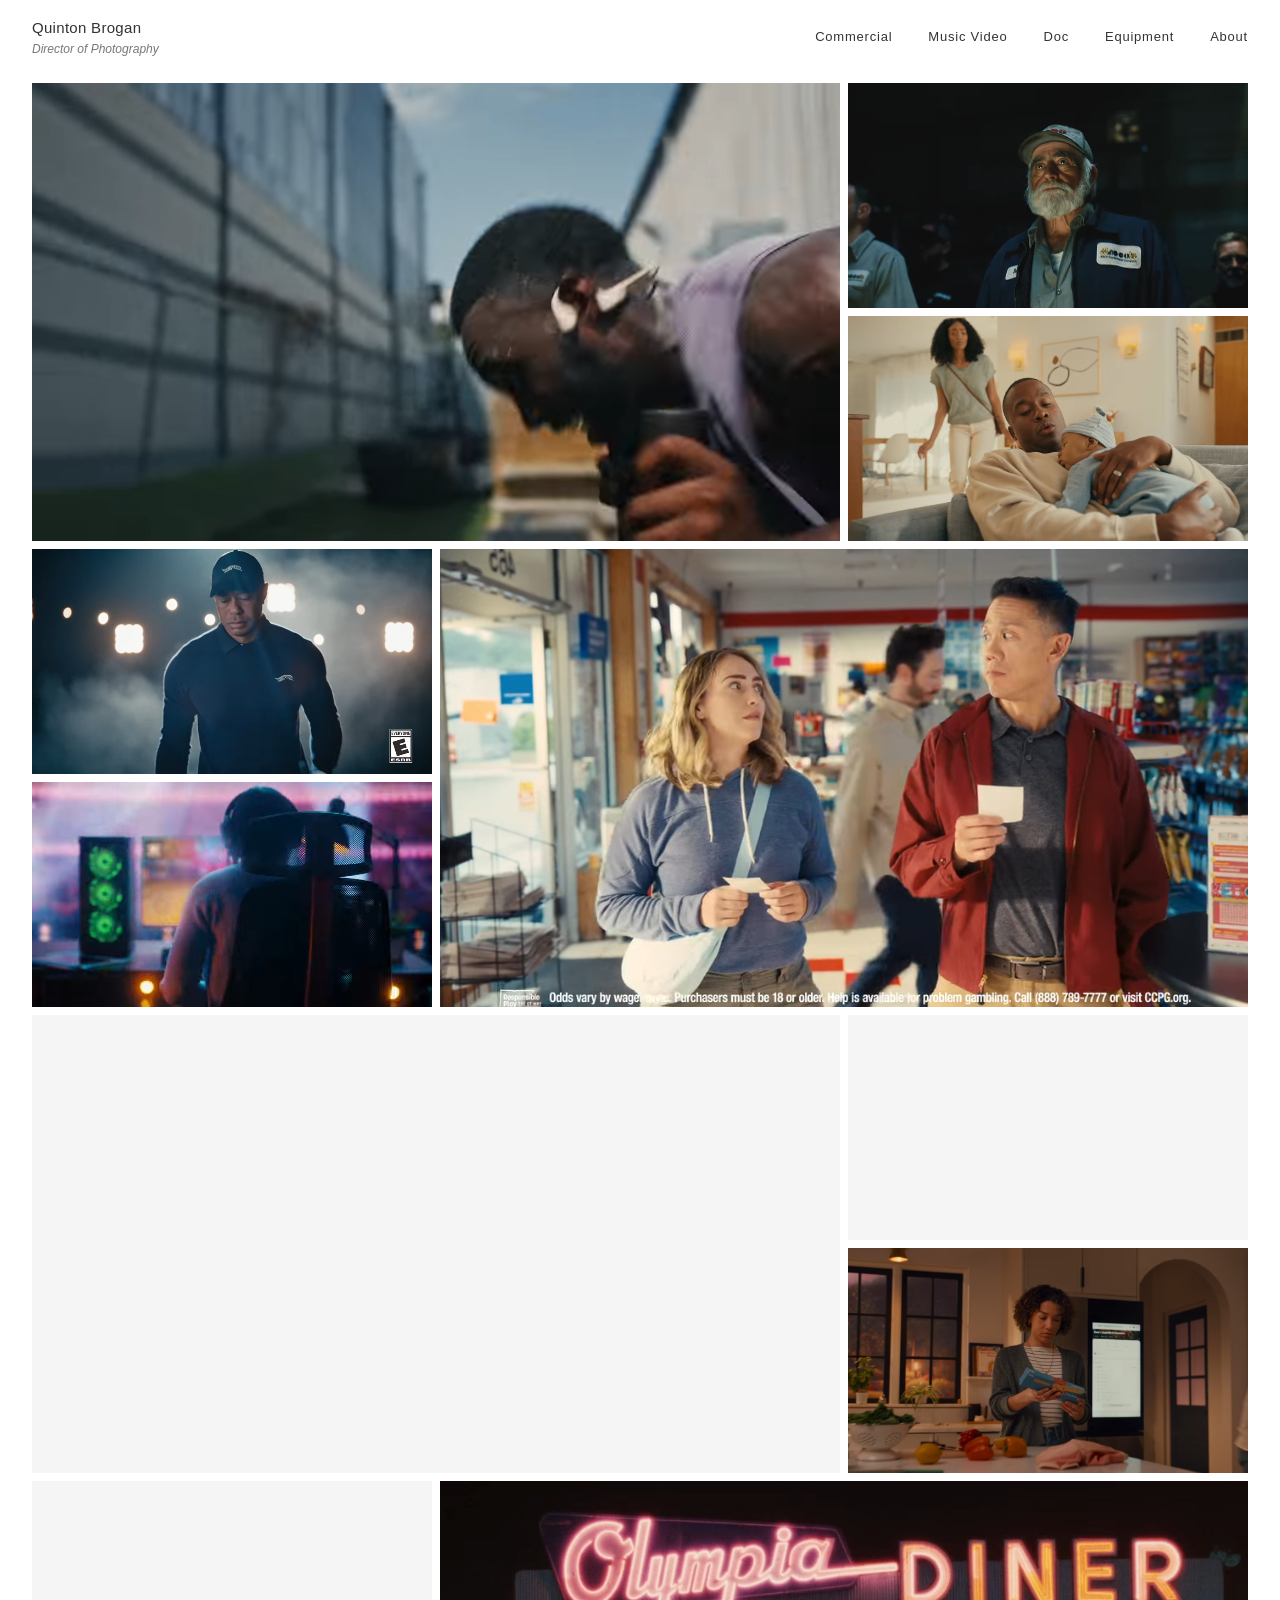
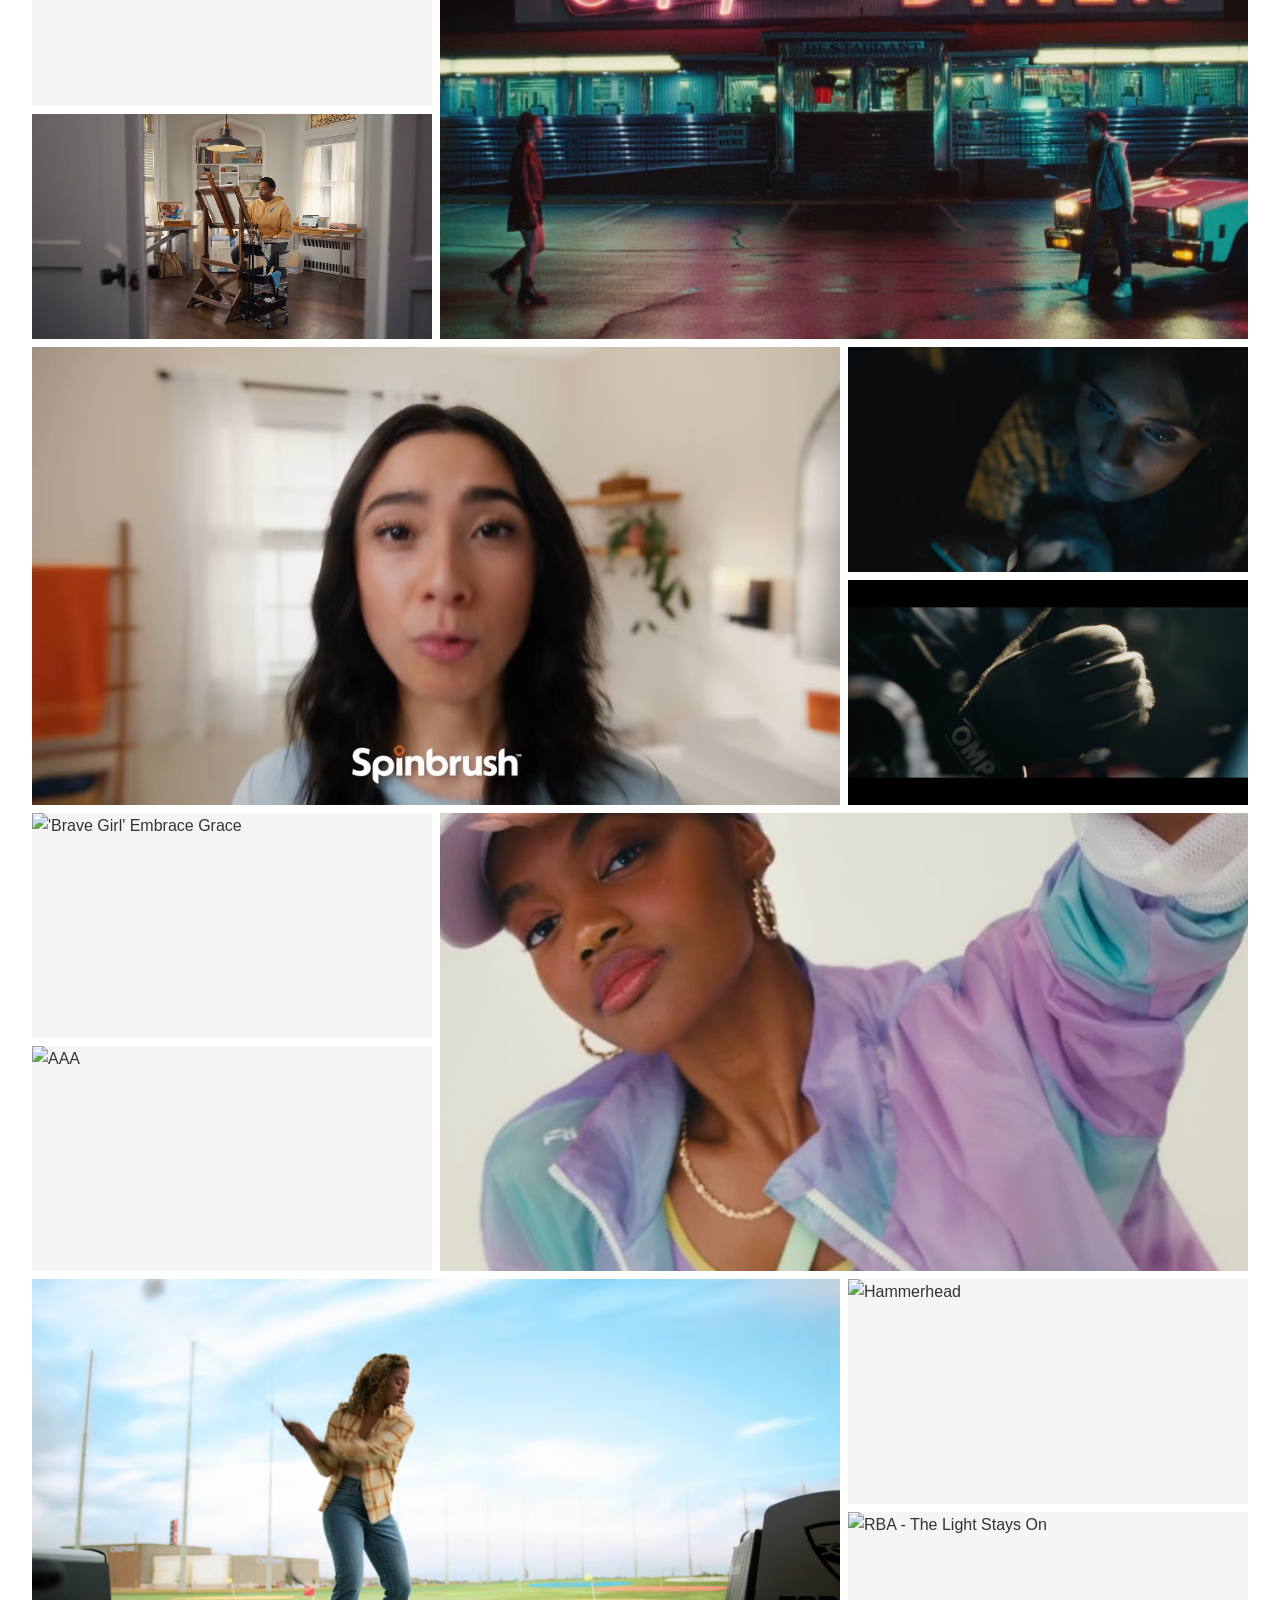
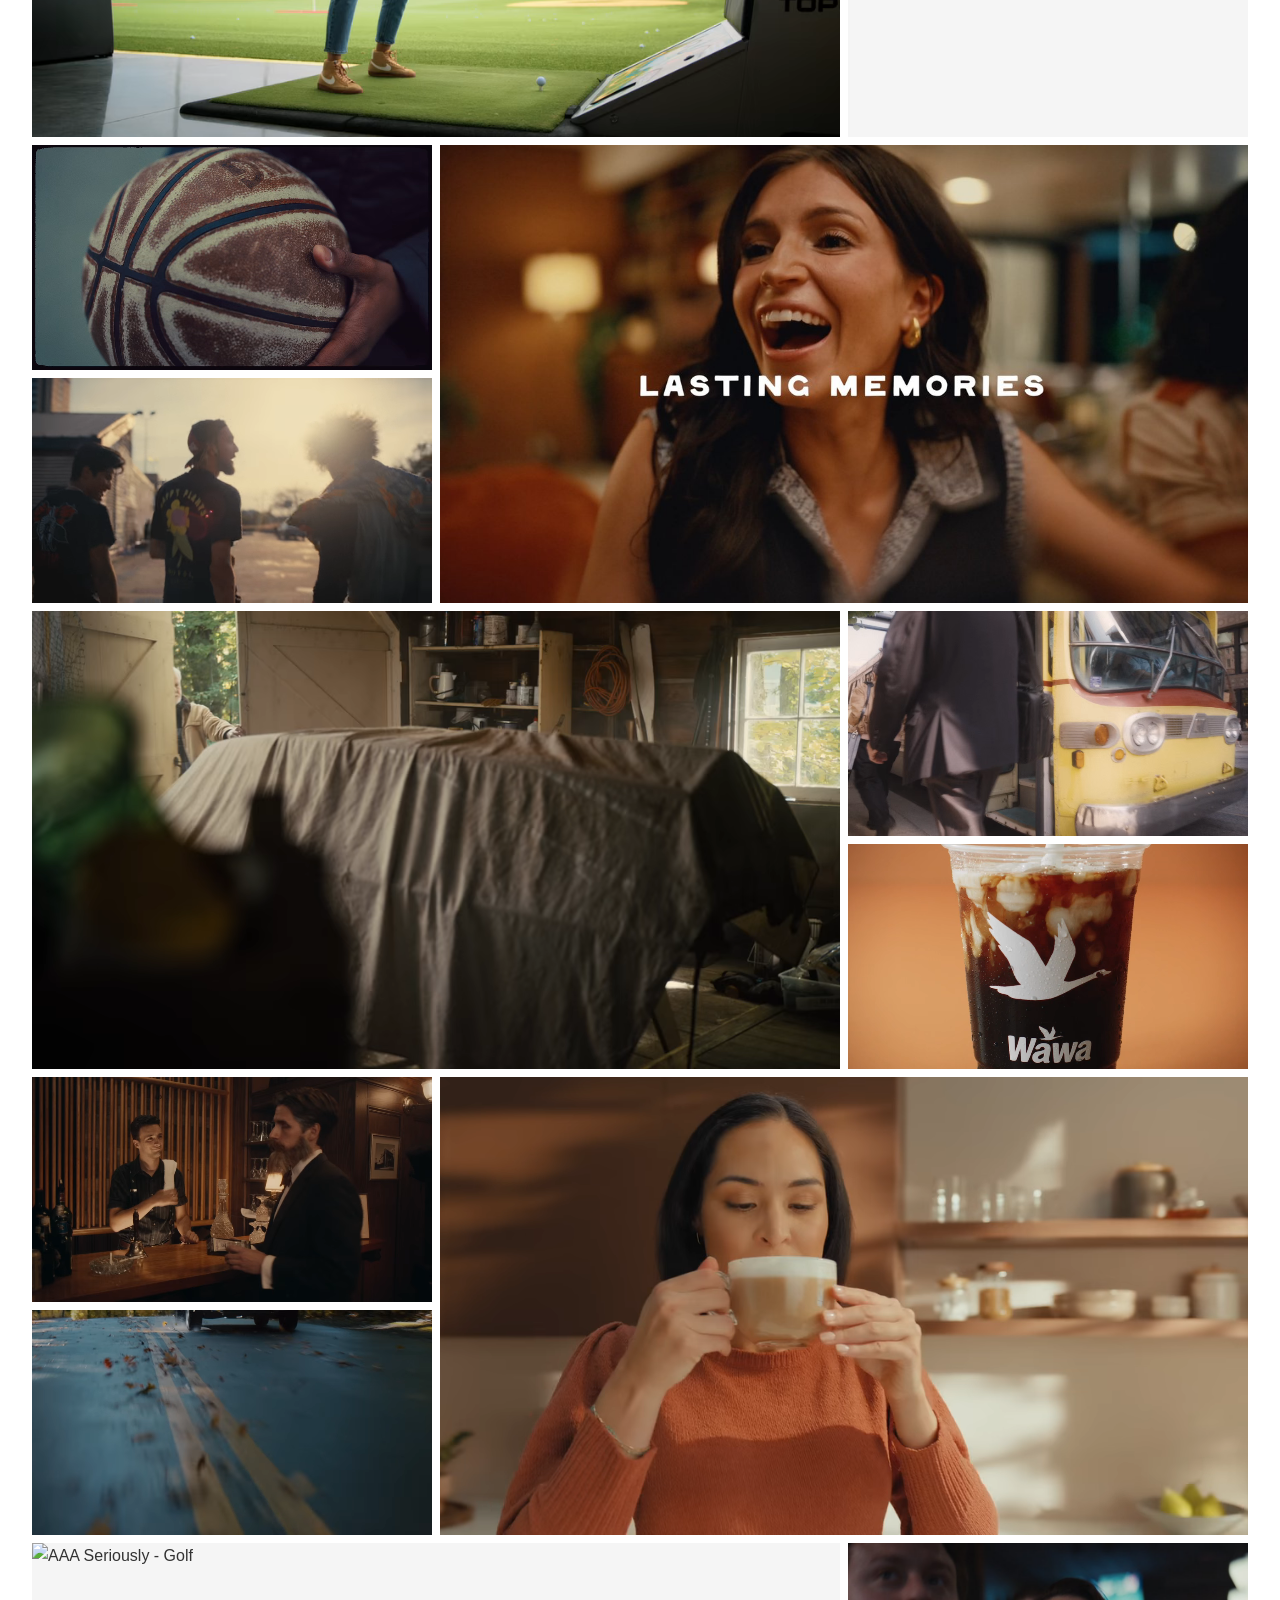
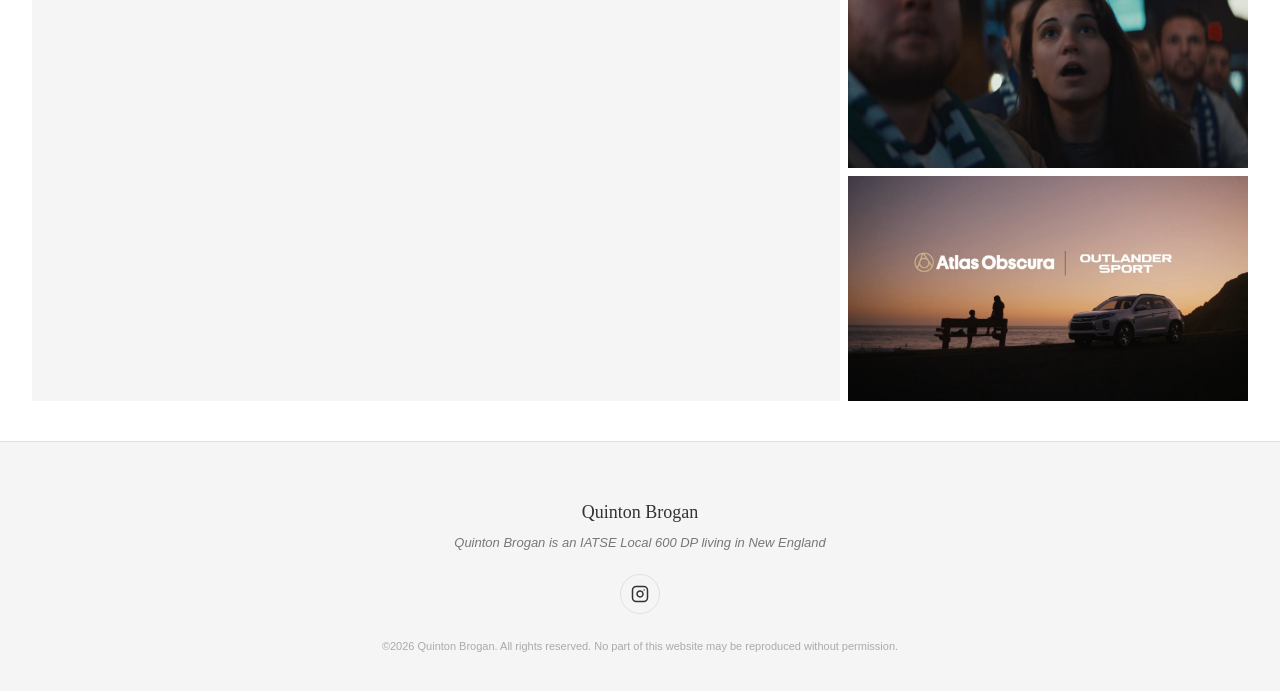
==== index.html @ f825382b "Remove stray h character from index.html head" ====
<!DOCTYPE html>
<html lang="en">
<head>
  <meta charset="UTF-8">
  <meta name="viewport" content="width=device-width, initial-scale=1.0">
    <meta name="description" content="Quinton Brogan — Director of Photography. Commercial, documentary, and music video cinematography. IATSE Local 600 DP based in New England.">
  <title>Quinton Brogan</title>
  <link rel="stylesheet" href="/styles.css">
</head>
<body>

  <header class="site-header">
    <a href="/" class="site-logo">
      <div class="name">Quinton Brogan</div>
      <div class="title">Director of Photography</div>
    </a>
    <nav class="site-nav">
      <a href="/commercial">Commercial</a>
      <a href="/music-video">Music Video</a>
      <a href="/docu">Doc</a>
      <a href="/equipment">Equipment</a>
      <a href="/about">About</a>
    </nav>
    <button class="hamburger" onclick="document.querySelector('.mobile-nav').classList.add('open')">
      <span></span><span></span><span></span>
    </button>
  </header>

  <div class="mobile-nav">
    <button class="close-btn" onclick="this.parentElement.classList.remove('open')">&times;</button>
    <a href="/commercial">Commercial</a>
    <a href="/music-video">Music Video</a>
    <a href="/docu">Doc</a>
    <a href="/equipment">Equipment</a>
    <a href="/about">About</a>
  </div>

  <main>
    <div class="portfolio-grid grid-mixed" id="grid"></div>
  </main>

  <footer class="site-footer">
    <div class="footer-name"><a href="/">Quinton Brogan</a></div>
    <div class="footer-bio">Quinton Brogan is an IATSE Local 600 DP living in New England</div>
    <div class="footer-social">
      <a href="https://www.instagram.com/quintonbrogan/" target="_blank" rel="noopener" aria-label="Instagram">
        <svg width="16" height="16" viewBox="0 0 24 24" fill="none" stroke="currentColor" stroke-width="2" stroke-linecap="round" stroke-linejoin="round"><rect x="2" y="2" width="20" height="20" rx="5" ry="5"/><path d="M16 11.37A4 4 0 1 1 12.63 8 4 4 0 0 1 16 11.37z"/><line x1="17.5" y1="6.5" x2="17.51" y2="6.5"/></svg>
      </a>
    </div>
    <div class="footer-copyright">&copy;2026 Quinton Brogan. All rights reserved. No part of this website may be reproduced without permission.</div>
  </footer>

  <script src="/data.js"></script>
  <script>
    function getVideoThumbnail(item) {
      if (item.type === 'youtube') {
        var id = item.video.split('/embed/')[1];
        return 'https://img.youtube.com/vi/' + id + '/hqdefault.jpg';
      }
      if (item.type === 'vimeo') {
        var id = item.video.split('/video/')[1];
        return 'https://vumbnail.com/' + id + '.jpg';
      }
      return null;
    }

    function buildMedia(item) {
      if (item.cover) {
        var poster = item.coverImage ? ' poster="' + item.coverImage + '"' : '';
        return '<video loop muted playsinline preload="none"' + poster + ' data-src="' + item.cover + '"><source type="video/webm"></video>';
      }
      if (item.coverImage) {
        return '<img src="' + item.coverImage + '" alt="' + item.title + '" loading="lazy">';
      }
      var thumb = getVideoThumbnail(item);
      if (thumb) {
        return '<img src="' + thumb + '" alt="' + item.title + '" loading="lazy">';
      }
      return '<div class="placeholder"><span class="item-label">' + item.title + '</span></div>';
    }

    function renderMixedGrid(items, category) {
      var grid = document.getElementById('grid');
      grid.innerHTML = '';
      var i = 0;
      var groupType = 0;

      while (i < items.length) {
        var remaining = items.length - i;

        if (groupType === 0) {
          if (remaining >= 3) {
            var large = document.createElement('a');
            large.href = '/portfolio/' + items[i].slug;
            large.className = 'portfolio-item item-large-left';
            large.innerHTML = buildMedia(items[i]) + '<div class="overlay"><div class="item-title">' + items[i].title + '</div><div class="item-category">' + category + '</div></div>';
            grid.appendChild(large);
            for (var j = 1; j <= 2; j++) {
              var small = document.createElement('a');
              small.href = '/portfolio/' + items[i+j].slug;
              small.className = 'portfolio-item item-small-right';
              small.innerHTML = buildMedia(items[i+j]) + '<div class="overlay"><div class="item-title">' + items[i+j].title + '</div><div class="item-category">' + category + '</div></div>';
              grid.appendChild(small);
            }
            i += 3;
          } else {
            for (var k = 0; k < remaining; k++) {
              var el = document.createElement('a');
              el.href = '/portfolio/' + items[i+k].slug;
              el.className = 'portfolio-item';
              el.innerHTML = buildMedia(items[i+k]) + '<div class="overlay"><div class="item-title">' + items[i+k].title + '</div><div class="item-category">' + category + '</div></div>';
              grid.appendChild(el);
            }
            i += remaining;
          }
          groupType = 1;
        } else {
          if (remaining >= 3) {
            for (var j = 0; j <= 1; j++) {
              var small = document.createElement('a');
              small.href = '/portfolio/' + items[i+j].slug;
              small.className = 'portfolio-item item-small-left';
              small.innerHTML = buildMedia(items[i+j]) + '<div class="overlay"><div class="item-title">' + items[i+j].title + '</div><div class="item-category">' + category + '</div></div>';
              grid.appendChild(small);
            }
            var large = document.createElement('a');
            large.href = '/portfolio/' + items[i+2].slug;
            large.className = 'portfolio-item item-large-right';
            large.innerHTML = buildMedia(items[i+2]) + '<div class="overlay"><div class="item-title">' + items[i+2].title + '</div><div class="item-category">' + category + '</div></div>';
            grid.appendChild(large);
            i += 3;
          } else {
            for (var k = 0; k < remaining; k++) {
              var el = document.createElement('a');
              el.href = '/portfolio/' + items[i+k].slug;
              el.className = 'portfolio-item';
              el.innerHTML = buildMedia(items[i+k]) + '<div class="overlay"><div class="item-title">' + items[i+k].title + '</div><div class="item-category">' + category + '</div></div>';
              grid.appendChild(el);
            }
            i += remaining;
          }
          groupType = 0;
        }
      }

      var videos = grid.querySelectorAll('video[data-src]');
      if ('IntersectionObserver' in window) {
        var observer = new IntersectionObserver(function(entries) {
          entries.forEach(function(entry) {
            var video = entry.target;
            if (entry.isIntersecting) {
              if (!video.querySelector('source').src) {
                video.querySelector('source').src = video.getAttribute('data-src');
                video.load();
              }
              video.play();
            } else {
              video.pause();
            }
          });
        }, { rootMargin: '200px 0px', threshold: 0.1 });
        videos.forEach(function(v) { observer.observe(v); });
      } else {
        videos.forEach(function(v) {
          v.querySelector('source').src = v.getAttribute('data-src');
          v.load();
          v.play();
        });
      }
    }

    renderMixedGrid(PORTFOLIO.commercial, 'Commercial');
  </script>
</body>
</html>
---- styles.css ----
/* Reset & Base */
*, *::before, *::after { margin: 0; padding: 0; box-sizing: border-box; }

@import url('https://fonts.googleapis.com/css2?family=Inter:wght@300;400;500;600&display=swap');

:root {
  --text: #333;
  --text-light: #777;
  --bg: #fff;
  --bg-light: #f5f5f5;
  --border: #e0e0e0;
}

body {
  font-family: 'Inter', -apple-system, BlinkMacSystemFont, sans-serif;
  color: var(--text);
  background: var(--bg);
  line-height: 1.6;
  -webkit-font-smoothing: antialiased;
}

a { color: inherit; text-decoration: none; }

/* Header */
.site-header {
  display: flex;
  justify-content: space-between;
  align-items: center;
  padding: 16px 32px;
  position: sticky;
  top: 0;
  background: rgba(255,255,255,0.97);
  z-index: 100;
  backdrop-filter: blur(8px);
}

.site-logo .name {
  font-size: 15px;
  font-weight: 500;
  letter-spacing: 0.02em;
}

.site-logo .title {
  font-size: 12px;
  color: var(--text-light);
  font-weight: 300;
  font-style: italic;
}

.site-nav { display: flex; gap: 36px; }
.site-nav a {
  font-size: 13px;
  font-weight: 400;
  letter-spacing: 0.06em;
  transition: opacity 0.2s;
}
.site-nav a:hover { opacity: 0.6; }
.site-nav a.active { font-weight: 600; }

/* Hamburger */
.hamburger {
  display: none;
  flex-direction: column;
  gap: 5px;
  background: none;
  border: none;
  cursor: pointer;
  padding: 4px;
}
.hamburger span {
  display: block;
  width: 22px;
  height: 2px;
  background: var(--text);
  transition: 0.3s;
}

/* Mobile nav */
.mobile-nav {
  display: none;
  position: fixed;
  top: 0; left: 0; right: 0; bottom: 0;
  background: rgba(255,255,255,0.98);
  z-index: 200;
  flex-direction: column;
  align-items: center;
  justify-content: center;
  gap: 24px;
}
.mobile-nav.open { display: flex; }
.mobile-nav a { font-size: 20px; font-weight: 400; }
.mobile-nav .close-btn {
  position: absolute;
  top: 20px; right: 24px;
  background: none; border: none;
  font-size: 28px; cursor: pointer;
  color: var(--text);
}

/* Fade-in animation */
@keyframes fadeIn {
  from { opacity: 0; }
  to { opacity: 1; }
}

/* Portfolio Grid */
.portfolio-grid {
  display: grid;
  padding: 8px 12px 40px;
  gap: 8px;
  grid-template-columns: repeat(3, 1fr);
}

/* 4-column grid for commercial page */
.grid-4col {
  grid-template-columns: repeat(4, 1fr);
  padding: 8px 32px 40px;
}

/* Mixed alternating grid for home page */
.grid-mixed {
  grid-template-columns: repeat(3, 1fr);
  grid-auto-rows: calc((100vw - 80px) / 3 * 9 / 16);
  grid-auto-flow: dense;
  padding: 8px 32px 40px;
}

.grid-mixed .portfolio-item {
  aspect-ratio: auto;
}

.grid-mixed .item-large-left {
  grid-column: 1 / 3;
  grid-row: span 2;
}

.grid-mixed .item-small-right {
  grid-column: 3;
}

.grid-mixed .item-small-left {
  grid-column: 1;
}

.grid-mixed .item-large-right {
  grid-column: 2 / 4;
  grid-row: span 2;
}

.portfolio-item {
  position: relative;
  overflow: hidden;
  background: var(--bg-light);
  aspect-ratio: 16/9;
  cursor: pointer;
}

.portfolio-item img,
.portfolio-item video {
  width: 100%;
  height: 100%;
  object-fit: cover;
  transition: transform 0.4s ease, opacity 0.4s;
  animation: fadeIn 0.6s ease-out;
}

.portfolio-item:hover img,
.portfolio-item:hover video {
  transform: scale(1.03);
}

/* Overlay - centered */
.portfolio-item .overlay {
  position: absolute;
  top: 0; left: 0; right: 0; bottom: 0;
  display: flex;
  flex-direction: column;
  align-items: center;
  justify-content: center;
  background: rgba(0,0,0,0.4);
  color: #fff;
  opacity: 0;
  transition: opacity 0.3s;
}

.portfolio-item:hover .overlay { opacity: 1; }

.overlay .item-title {
  font-size: 15px;
  font-weight: 500;
  margin-bottom: 4px;
  text-align: center;
  padding: 0 16px;
}

.overlay .item-category {
  font-size: 11px;
  font-weight: 300;
  opacity: 0.85;
  text-transform: uppercase;
  letter-spacing: 0.1em;
}

/* Placeholder */
.portfolio-item .placeholder {
  width: 100%;
  height: 100%;
  background: linear-gradient(135deg, #e8e8e8 0%, #f5f5f5 50%, #e8e8e8 100%);
  display: flex;
  align-items: center;
  justify-content: center;
}

.placeholder .item-label {
  font-size: 13px;
  color: #999;
  text-align: center;
  padding: 16px;
}

/* Portfolio Detail - wider container for video display */
.portfolio-detail {
  max-width: 1200px;
  margin: 0 auto;
  padding: 0 32px 60px;
}

.video-container {
  position: relative;
  width: 100%;
  padding-bottom: 56.25%;
  background: #000;
  margin-bottom: 24px;
}

.video-container iframe {
  position: absolute;
  top: 0; left: 0;
  width: 100%;
  height: 100%;
  border: none;
}

.portfolio-detail h1 {
  font-size: 22px;
  font-weight: 500;
  margin-bottom: 4px;
}

.portfolio-detail .category-link {
  font-size: 13px;
  color: var(--text-light);
  text-transform: uppercase;
  letter-spacing: 0.05em;
}
.portfolio-detail .category-link:hover { color: var(--text); }

/* Text Pages */
.page-content {
  max-width: 640px;
  margin: 0 auto;
  padding: 40px 32px 60px;
}

.page-content h1 {
  font-size: 28px;
  font-weight: 400;
  margin-bottom: 32px;
  font-family: Georgia, 'Times New Roman', serif;
}

.page-content p {
  font-size: 14px;
  line-height: 1.75;
  margin-bottom: 16px;
}

.page-content strong { font-weight: 600; }
.page-content em { font-style: italic; }

.page-content h2 {
  font-size: 15px;
  font-weight: 600;
  margin-top: 28px;
  margin-bottom: 12px;
}

.page-content .contact-section { margin-top: 24px; }
.page-content .contact-section h3 {
  font-size: 16px;
  font-weight: 600;
  margin-bottom: 16px;
}
.page-content .agency-name {
  font-family: Georgia, serif;
  font-size: 18px;
  letter-spacing: 0.1em;
  margin-bottom: 12px;
}
.page-content .contact-line {
  font-size: 14px;
  margin-bottom: 4px;
}
.page-content .contact-line a { text-decoration: underline; }
.page-content .personal-label {
  font-size: 14px;
  font-weight: 500;
  margin-top: 16px;
  margin-bottom: 4px;
  text-decoration: underline;
}

.page-content hr {
  border: none;
  border-top: 1px solid var(--border);
  margin: 32px 0;
}

/* About Page - Two Column */
.about-layout {
  display: flex;
  gap: 48px;
  align-items: flex-start;
  max-width: 900px;
  margin: 0 auto;
  padding: 40px 32px 60px;
}

.about-text {
  flex: 1;
  min-width: 0;
}

.about-text h1 {
  font-size: 28px;
  font-weight: 400;
  margin-bottom: 32px;
  font-family: Georgia, 'Times New Roman', serif;
}

.about-text p {
  font-size: 14px;
  line-height: 1.75;
  margin-bottom: 16px;
}

.about-text strong { font-weight: 600; }
.about-text em { font-style: italic; }

.about-photo {
  flex: 0 0 240px;
  margin-top: 72px;
}

.about-photo img {
  width: 100%;
  border-radius: 4px;
  box-shadow: 0 4px 20px rgba(0,0,0,0.1);
}

.about-text .contact-section { margin-top: 24px; }
.about-text .contact-section h3 {
  font-size: 16px;
  font-weight: 600;
  margin-bottom: 16px;
}
.about-text .agency-name {
  font-family: Georgia, serif;
  font-size: 18px;
  letter-spacing: 0.1em;
  margin-bottom: 12px;
}
.about-text .contact-line {
  font-size: 14px;
  margin-bottom: 4px;
}
.about-text .contact-line a { text-decoration: underline; }
.about-text .personal-label {
  font-size: 14px;
  font-weight: 500;
  margin-top: 16px;
  margin-bottom: 4px;
  text-decoration: underline;
}

.about-text hr {
  border: none;
  border-top: 1px solid var(--border);
  margin: 32px 0;
}

/* Equipment Page - Card Style */
.equipment-layout {
  max-width: 800px;
  margin: 0 auto;
  padding: 40px 32px 60px;
}

.equipment-layout h1 {
  font-size: 28px;
  font-weight: 400;
  margin-bottom: 36px;
  font-family: Georgia, 'Times New Roman', serif;
}

.equipment-card {
  background: var(--bg-light);
  border-radius: 8px;
  padding: 28px 32px;
  margin-bottom: 20px;
}

.equipment-card h2 {
  font-size: 13px;
  font-weight: 600;
  text-transform: uppercase;
  letter-spacing: 0.12em;
  margin-bottom: 16px;
  color: var(--text);
  padding-bottom: 10px;
  border-bottom: 1px solid var(--border);
}

.equipment-card .equipment-highlight {
  font-size: 14px;
  font-weight: 500;
  margin-bottom: 12px;
  color: var(--text);
}

.equipment-card ul {
  list-style: none;
  columns: 2;
  column-gap: 32px;
}

.equipment-card li {
  font-size: 13px;
  line-height: 1.9;
  color: #555;
  break-inside: avoid;
}

.equipment-list { list-style: none; }
.equipment-list li {
  font-size: 13px;
  line-height: 1.8;
}

/* Footer */
.site-footer {
  text-align: center;
  padding: 56px 32px 36px;
  border-top: 1px solid var(--border);
  background: var(--bg-light);
}

.footer-name {
  font-size: 18px;
  font-weight: 500;
  font-family: Georgia, serif;
  margin-bottom: 6px;
}

.footer-bio {
  font-size: 13px;
  color: var(--text-light);
  font-style: italic;
  margin-bottom: 20px;
}

.footer-social { margin-bottom: 24px; }
.footer-social a {
  display: inline-flex;
  align-items: center;
  justify-content: center;
  width: 40px;
  height: 40px;
  border: 1px solid var(--border);
  border-radius: 50%;
  transition: 0.2s;
}
.footer-social a svg {
  width: 18px;
  height: 18px;
}
.footer-social a:hover { background: var(--text); color: #fff; border-color: var(--text); }

.footer-copyright {
  font-size: 11px;
  color: #aaa;
}

/* Responsive */
@media (max-width: 768px) {
  .site-nav { display: none; }
  .hamburger { display: flex; }

  .portfolio-grid {
    grid-template-columns: 1fr;
    padding: 8px 8px 40px;
  }
  .grid-4col { grid-template-columns: repeat(2, 1fr); }

  .grid-mixed {
    grid-template-columns: 1fr;
    grid-auto-rows: auto;
  }
  .grid-mixed .portfolio-item { aspect-ratio: 16/9; }
  .grid-mixed .item-large-left,
  .grid-mixed .item-large-right,
  .grid-mixed .item-small-left,
  .grid-mixed .item-small-right {
    grid-column: auto;
    grid-row: auto;
  }

  .site-header { padding: 16px; }
  .page-content { padding: 24px 16px 40px; }
  .portfolio-detail { padding: 0 16px 40px; }

  .about-layout {
    flex-direction: column;
    padding: 24px 16px 40px;
    gap: 24px;
  }
  .about-photo {
    flex: none;
    width: 180px;
    margin: 0 auto;
    order: -1;
  }
  .about-photo img { margin-top: 0; }

  .equipment-layout { padding: 24px 16px 40px; }
  .equipment-card ul { columns: 1; }
  .equipment-card { padding: 20px; }
}

@media (max-width: 480px) {
  .portfolio-grid { gap: 4px; }
  .grid-4col { grid-template-columns: 1fr; }
}
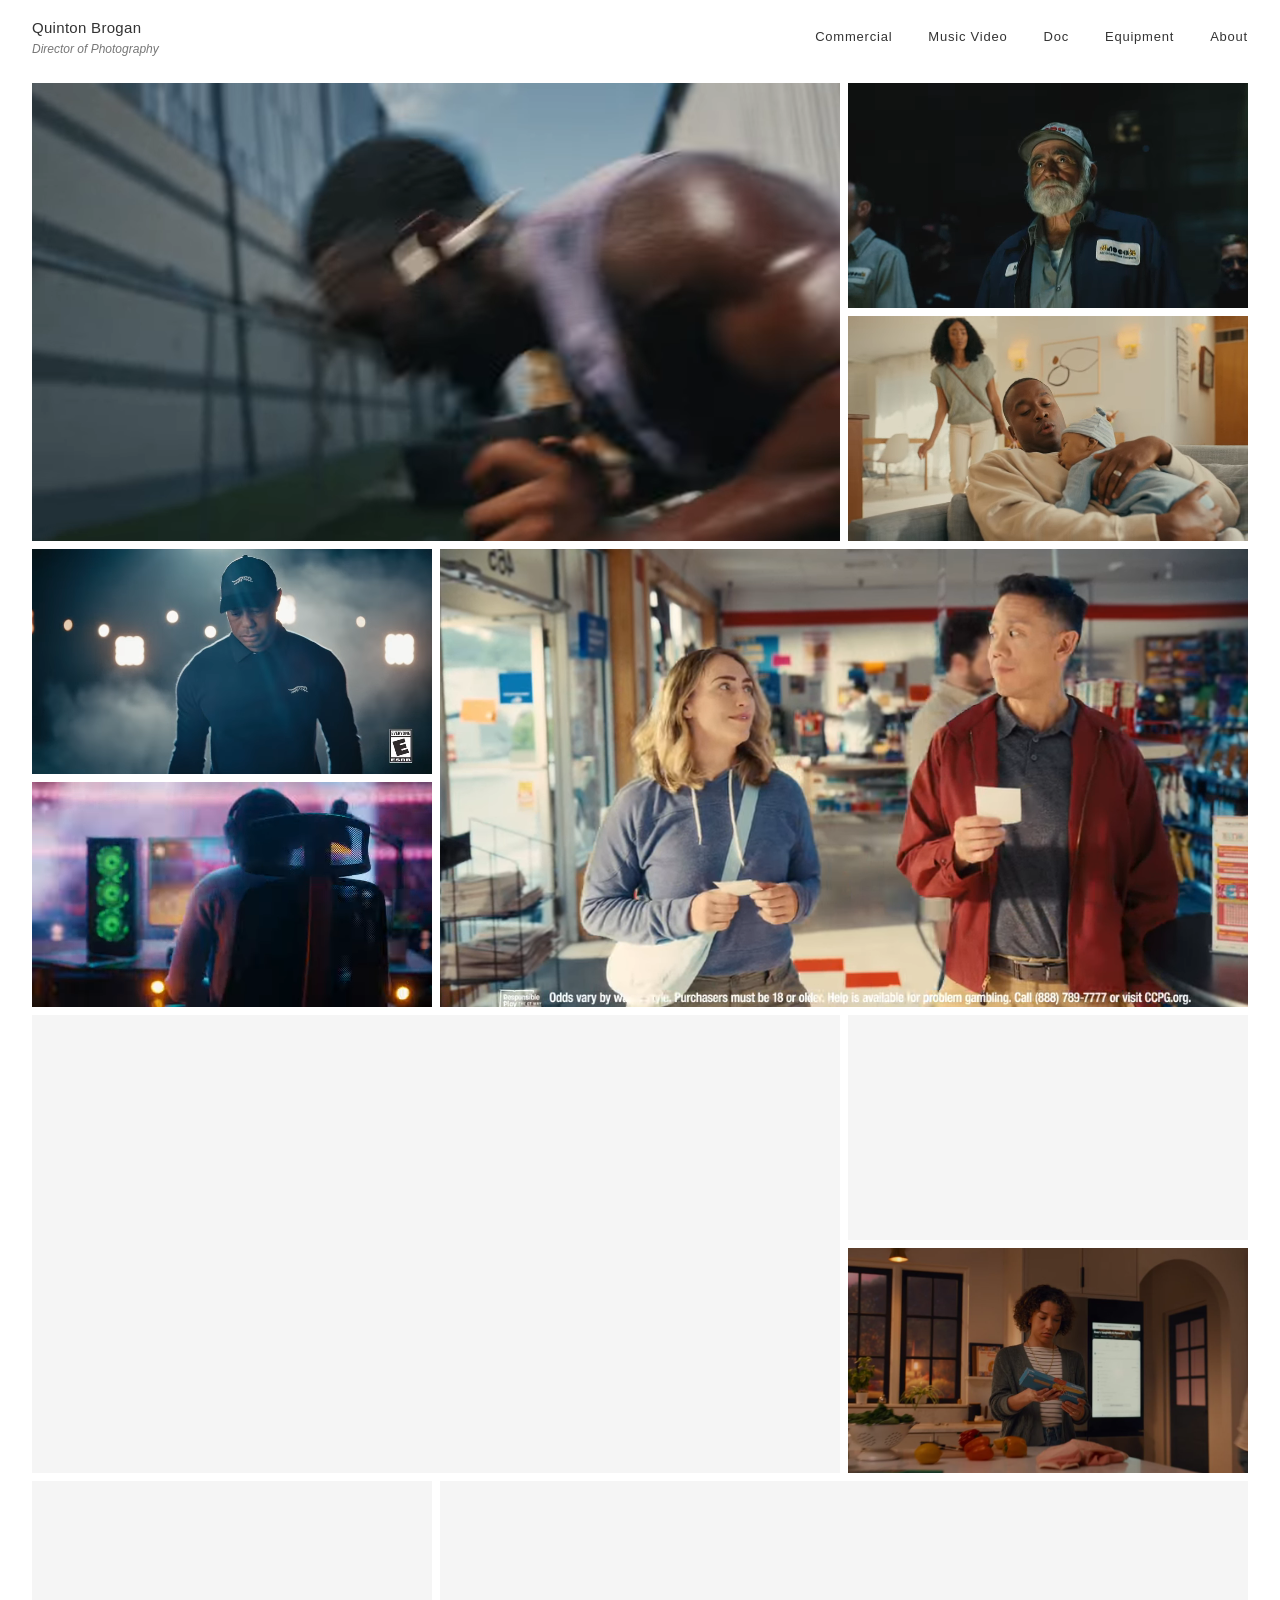
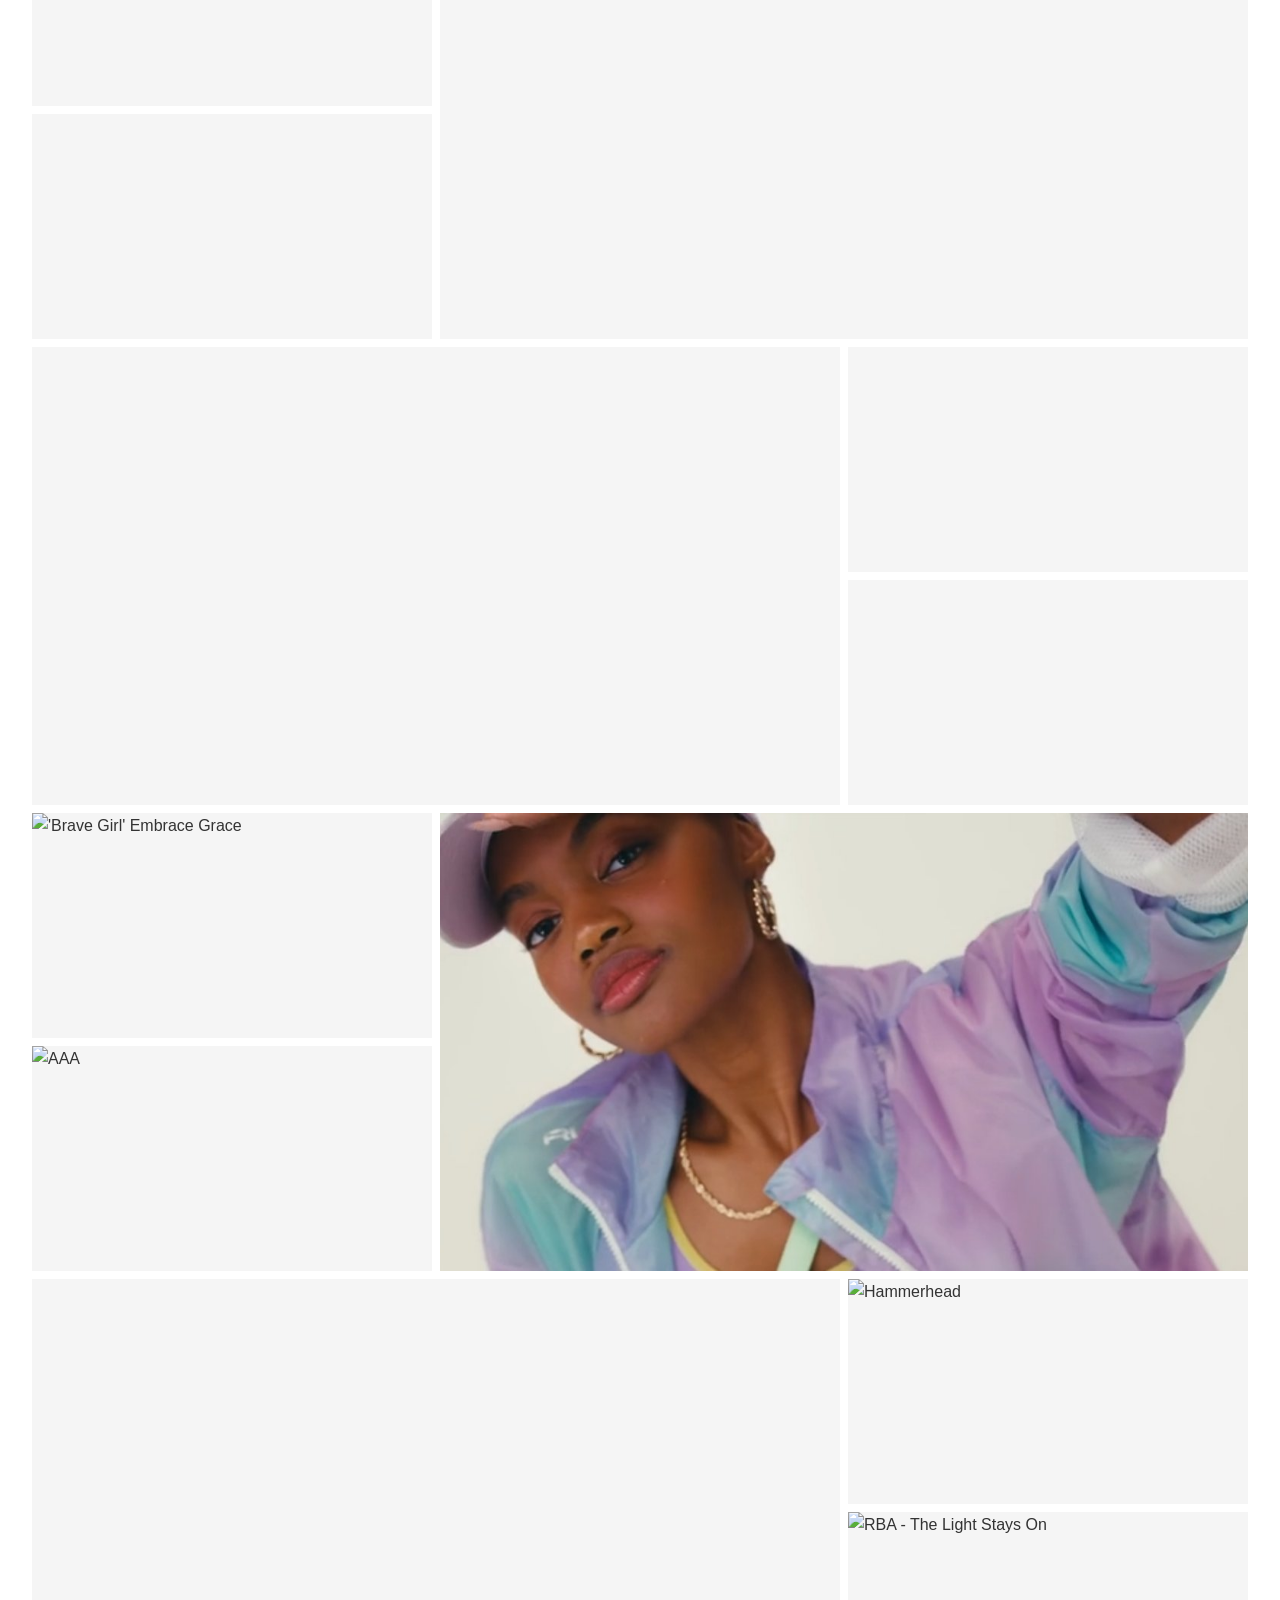
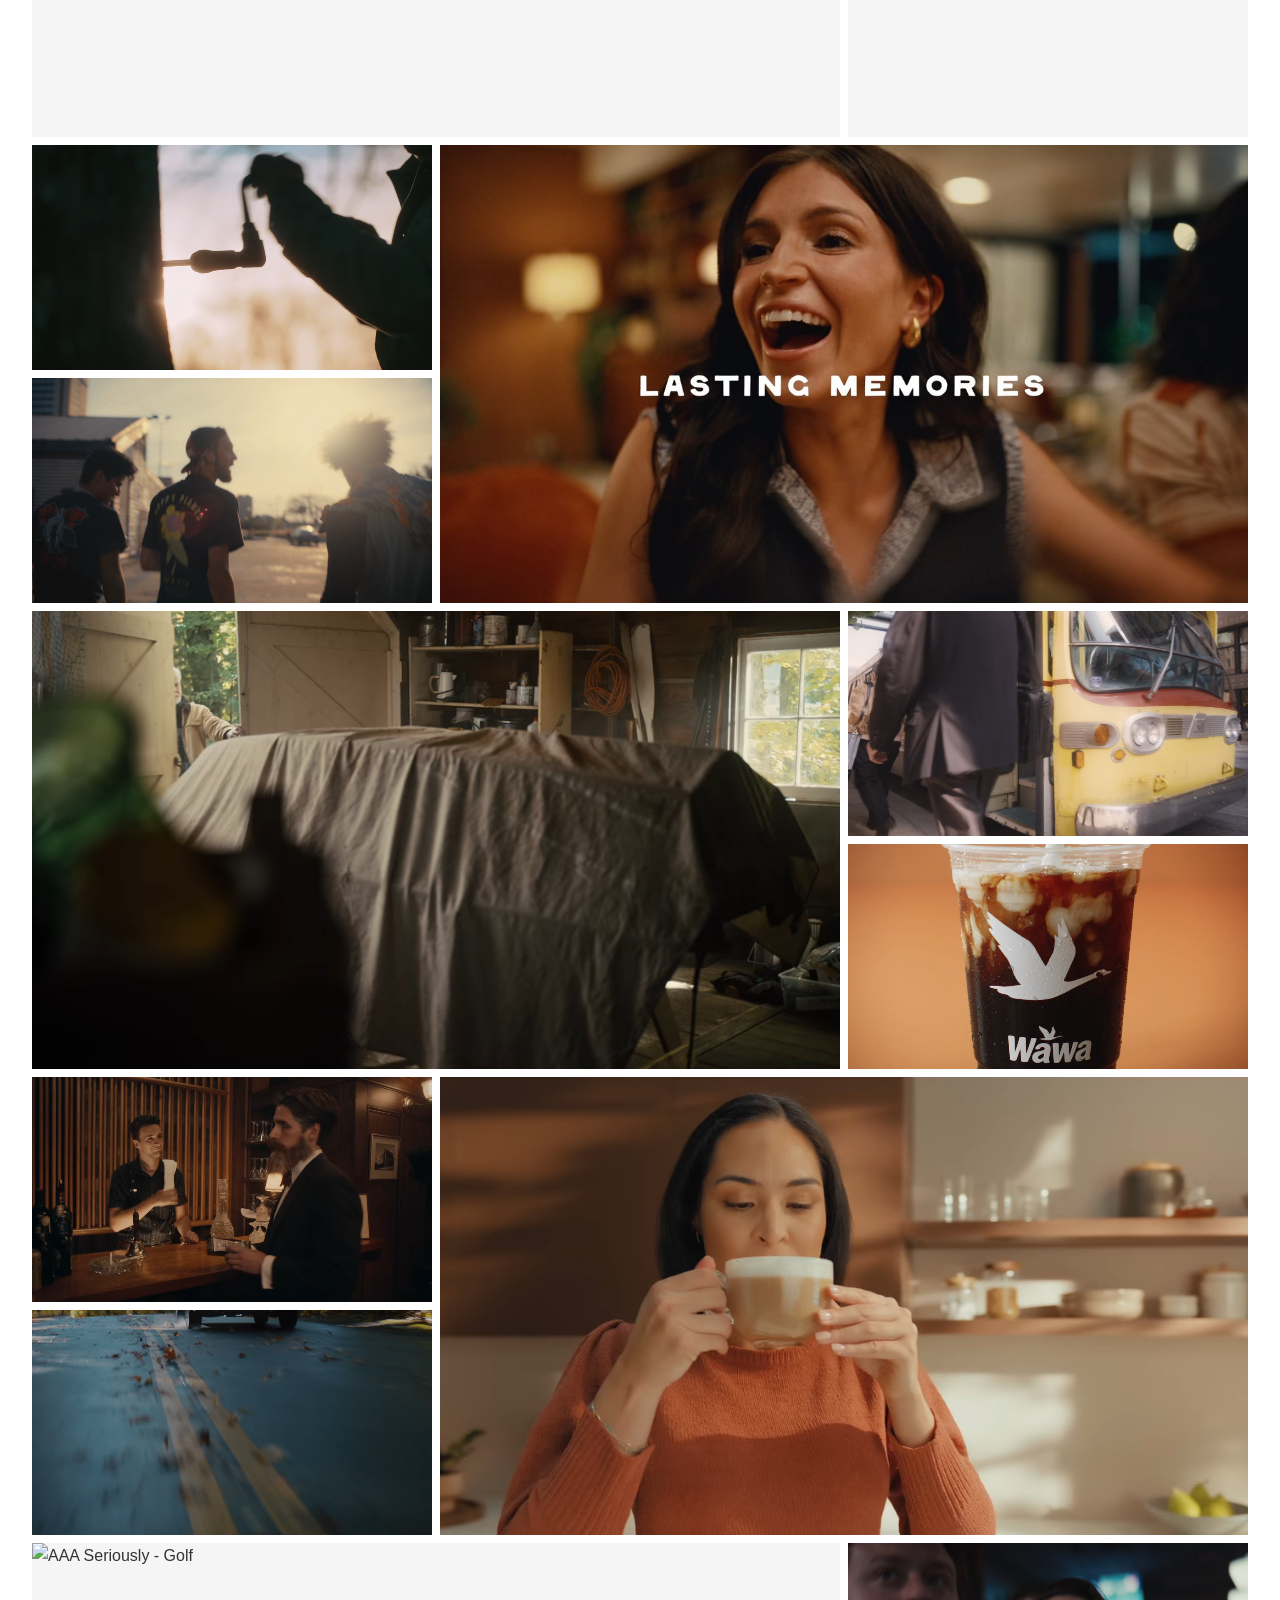
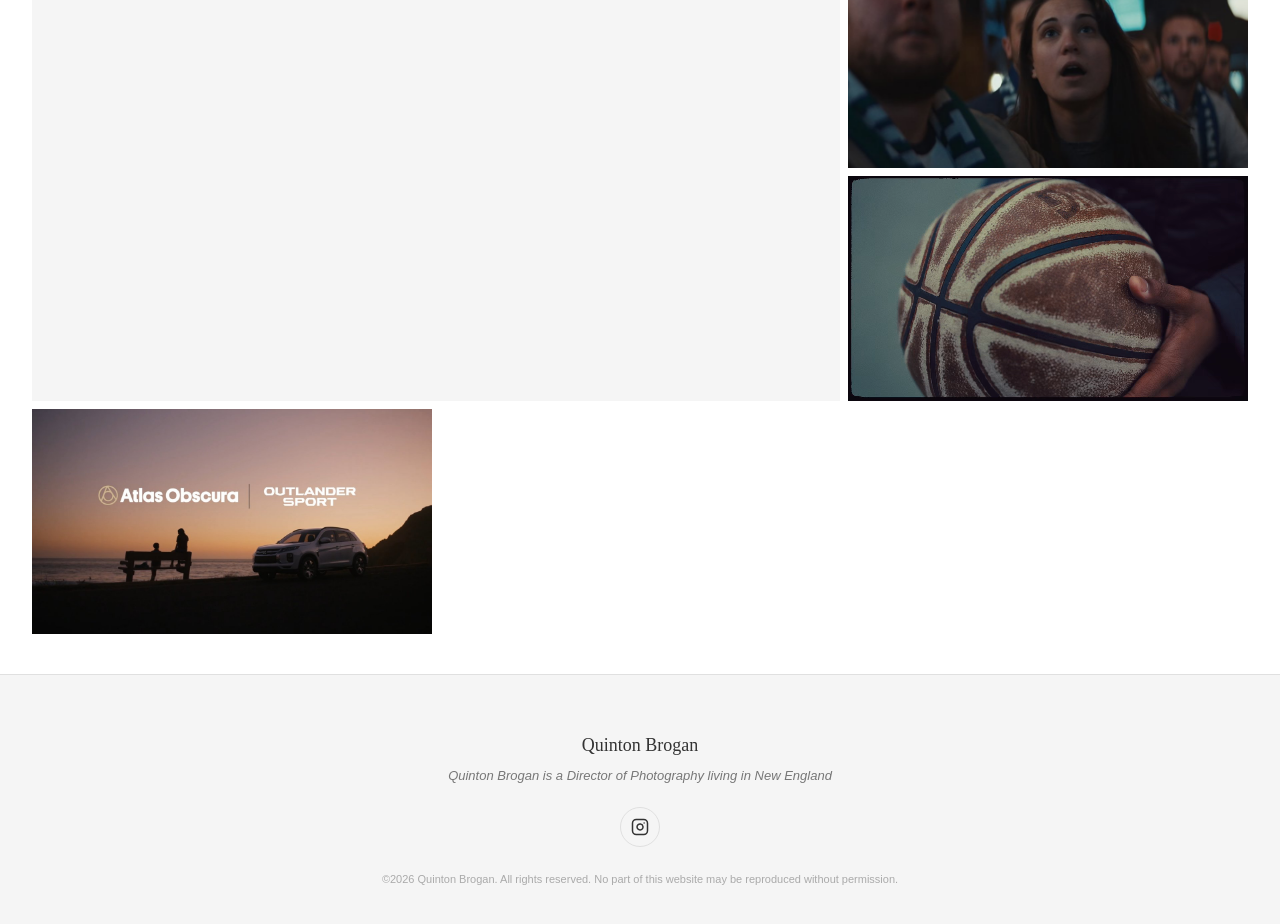
==== commit e8734a6d: "Remove union affiliation from footer and meta descriptions" ====
--- a/index.html
+++ b/index.html
@@ -3,7 +3,7 @@
 <head>
   <meta charset="UTF-8">
   <meta name="viewport" content="width=device-width, initial-scale=1.0">
-    <meta name="description" content="Quinton Brogan — Director of Photography. Commercial, documentary, and music video cinematography. IATSE Local 600 DP based in New England.">
+    <meta name="description" content="Quinton Brogan — Director of Photography. Commercial, documentary, and music video cinematography. Based in New England.">
   <title>Quinton Brogan</title>
   <link rel="stylesheet" href="/styles.css">
 </head>
@@ -41,7 +41,7 @@
 
   <footer class="site-footer">
     <div class="footer-name"><a href="/">Quinton Brogan</a></div>
-    <div class="footer-bio">Quinton Brogan is an IATSE Local 600 DP living in New England</div>
+    <div class="footer-bio">Quinton Brogan is a Director of Photography living in New England</div>
     <div class="footer-social">
       <a href="https://www.instagram.com/quintonbrogan/" target="_blank" rel="noopener" aria-label="Instagram">
         <svg width="16" height="16" viewBox="0 0 24 24" fill="none" stroke="currentColor" stroke-width="2" stroke-linecap="round" stroke-linejoin="round"><rect x="2" y="2" width="20" height="20" rx="5" ry="5"/><path d="M16 11.37A4 4 0 1 1 12.63 8 4 4 0 0 1 16 11.37z"/><line x1="17.5" y1="6.5" x2="17.51" y2="6.5"/></svg>
--- a/styles.css
+++ b/styles.css
@@ -1,5 +1,9 @@
 /* Reset & Base */
-*, *::before, *::after { margin: 0; padding: 0; box-sizing: border-box; }
+*, *::before, *::after {
+  margin: 0;
+  padding: 0;
+  box-sizing: border-box;
+}
 
 @import url('https://fonts.googleapis.com/css2?family=Inter:wght@300;400;500;600&display=swap');
 
@@ -48,12 +52,14 @@
 }
 
 .site-nav { display: flex; gap: 36px; }
+
 .site-nav a {
   font-size: 13px;
   font-weight: 400;
   letter-spacing: 0.06em;
   transition: opacity 0.2s;
 }
+
 .site-nav a:hover { opacity: 0.6; }
 .site-nav a.active { font-weight: 600; }
 
@@ -67,6 +73,7 @@
   cursor: pointer;
   padding: 4px;
 }
+
 .hamburger span {
   display: block;
   width: 22px;
@@ -87,13 +94,22 @@
   justify-content: center;
   gap: 24px;
 }
+
 .mobile-nav.open { display: flex; }
-.mobile-nav a { font-size: 20px; font-weight: 400; }
+
+.mobile-nav a {
+  font-size: 20px;
+  font-weight: 400;
+}
+
 .mobile-nav .close-btn {
   position: absolute;
-  top: 20px; right: 24px;
-  background: none; border: none;
-  font-size: 28px; cursor: pointer;
+  top: 20px;
+  right: 24px;
+  background: none;
+  border: none;
+  font-size: 28px;
+  cursor: pointer;
   color: var(--text);
 }
 
@@ -235,10 +251,19 @@
 
 .video-container iframe {
   position: absolute;
-  top: 0; left: 0;
+  top: 0;
+  left: 0;
   width: 100%;
   height: 100%;
   border: none;
+}
+
+/* Video breakout - nearly full width with breathing room */
+.portfolio-detail .video-container {
+  width: calc(100vw - 64px);
+  padding-bottom: calc((100vw - 64px) * 0.5625);
+  left: 50%;
+  transform: translateX(-50%);
 }
 
 .portfolio-detail h1 {
@@ -253,7 +278,10 @@
   text-transform: uppercase;
   letter-spacing: 0.05em;
 }
-.portfolio-detail .category-link:hover { color: var(--text); }
+
+.portfolio-detail .category-link:hover {
+  color: var(--text);
+}
 
 /* Text Pages */
 .page-content {
@@ -286,22 +314,27 @@
 }
 
 .page-content .contact-section { margin-top: 24px; }
+
 .page-content .contact-section h3 {
   font-size: 16px;
   font-weight: 600;
   margin-bottom: 16px;
 }
+
 .page-content .agency-name {
   font-family: Georgia, serif;
   font-size: 18px;
   letter-spacing: 0.1em;
   margin-bottom: 12px;
 }
+
 .page-content .contact-line {
   font-size: 14px;
   margin-bottom: 4px;
 }
+
 .page-content .contact-line a { text-decoration: underline; }
+
 .page-content .personal-label {
   font-size: 14px;
   font-weight: 500;
@@ -359,22 +392,27 @@
 }
 
 .about-text .contact-section { margin-top: 24px; }
+
 .about-text .contact-section h3 {
   font-size: 16px;
   font-weight: 600;
   margin-bottom: 16px;
 }
+
 .about-text .agency-name {
   font-family: Georgia, serif;
   font-size: 18px;
   letter-spacing: 0.1em;
   margin-bottom: 12px;
 }
+
 .about-text .contact-line {
   font-size: 14px;
   margin-bottom: 4px;
 }
+
 .about-text .contact-line a { text-decoration: underline; }
+
 .about-text .personal-label {
   font-size: 14px;
   font-weight: 500;
@@ -442,6 +480,7 @@
 }
 
 .equipment-list { list-style: none; }
+
 .equipment-list li {
   font-size: 13px;
   line-height: 1.8;
@@ -470,6 +509,7 @@
 }
 
 .footer-social { margin-bottom: 24px; }
+
 .footer-social a {
   display: inline-flex;
   align-items: center;
@@ -480,11 +520,17 @@
   border-radius: 50%;
   transition: 0.2s;
 }
+
 .footer-social a svg {
   width: 18px;
   height: 18px;
 }
-.footer-social a:hover { background: var(--text); color: #fff; border-color: var(--text); }
+
+.footer-social a:hover {
+  background: var(--text);
+  color: #fff;
+  border-color: var(--text);
+}
 
 .footer-copyright {
   font-size: 11px;
@@ -500,13 +546,20 @@
     grid-template-columns: 1fr;
     padding: 8px 8px 40px;
   }
-  .grid-4col { grid-template-columns: repeat(2, 1fr); }
+
+  .grid-4col {
+    grid-template-columns: repeat(2, 1fr);
+  }
 
   .grid-mixed {
     grid-template-columns: 1fr;
     grid-auto-rows: auto;
   }
-  .grid-mixed .portfolio-item { aspect-ratio: 16/9; }
+
+  .grid-mixed .portfolio-item {
+    aspect-ratio: 16/9;
+  }
+
   .grid-mixed .item-large-left,
   .grid-mixed .item-large-right,
   .grid-mixed .item-small-left,
@@ -519,17 +572,24 @@
   .page-content { padding: 24px 16px 40px; }
   .portfolio-detail { padding: 0 16px 40px; }
 
+  .portfolio-detail .video-container {
+    width: calc(100vw - 32px);
+    padding-bottom: calc((100vw - 32px) * 0.5625);
+  }
+
   .about-layout {
     flex-direction: column;
     padding: 24px 16px 40px;
     gap: 24px;
   }
+
   .about-photo {
     flex: none;
     width: 180px;
     margin: 0 auto;
     order: -1;
   }
+
   .about-photo img { margin-top: 0; }
 
   .equipment-layout { padding: 24px 16px 40px; }
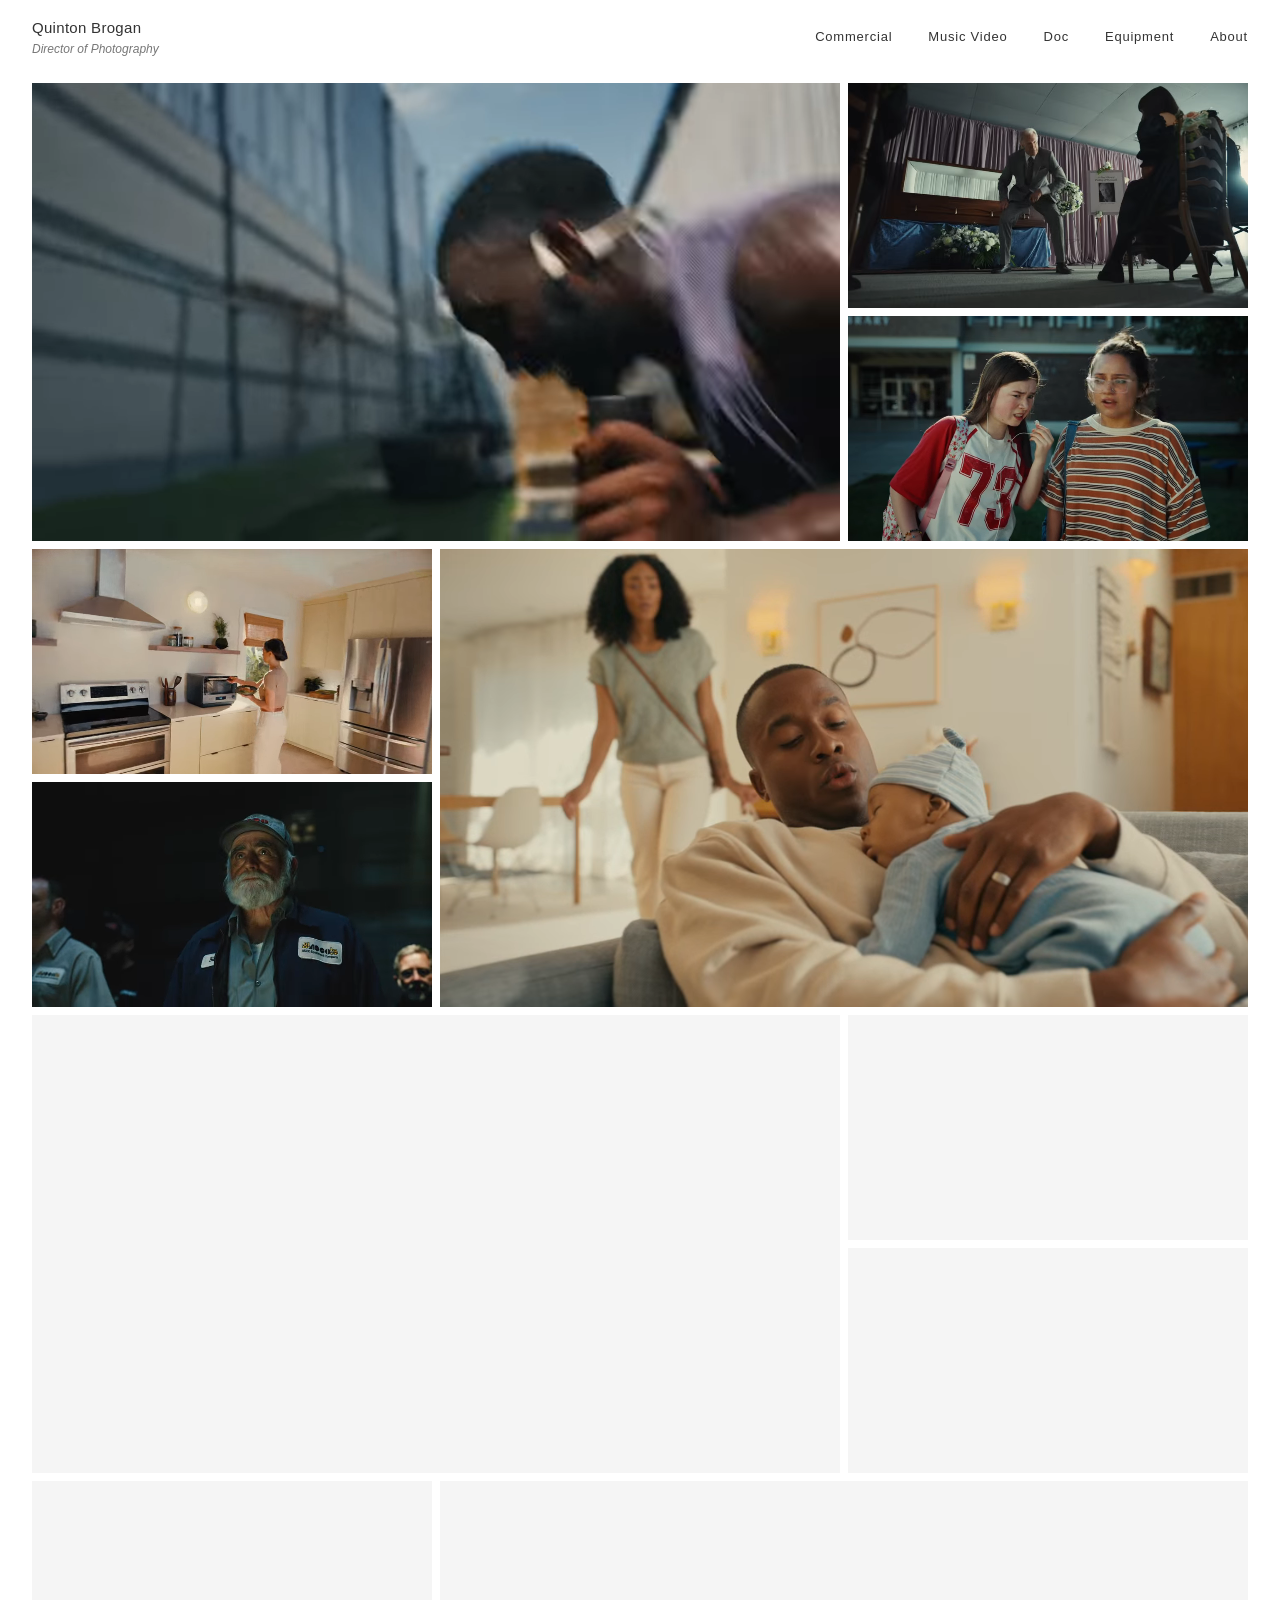
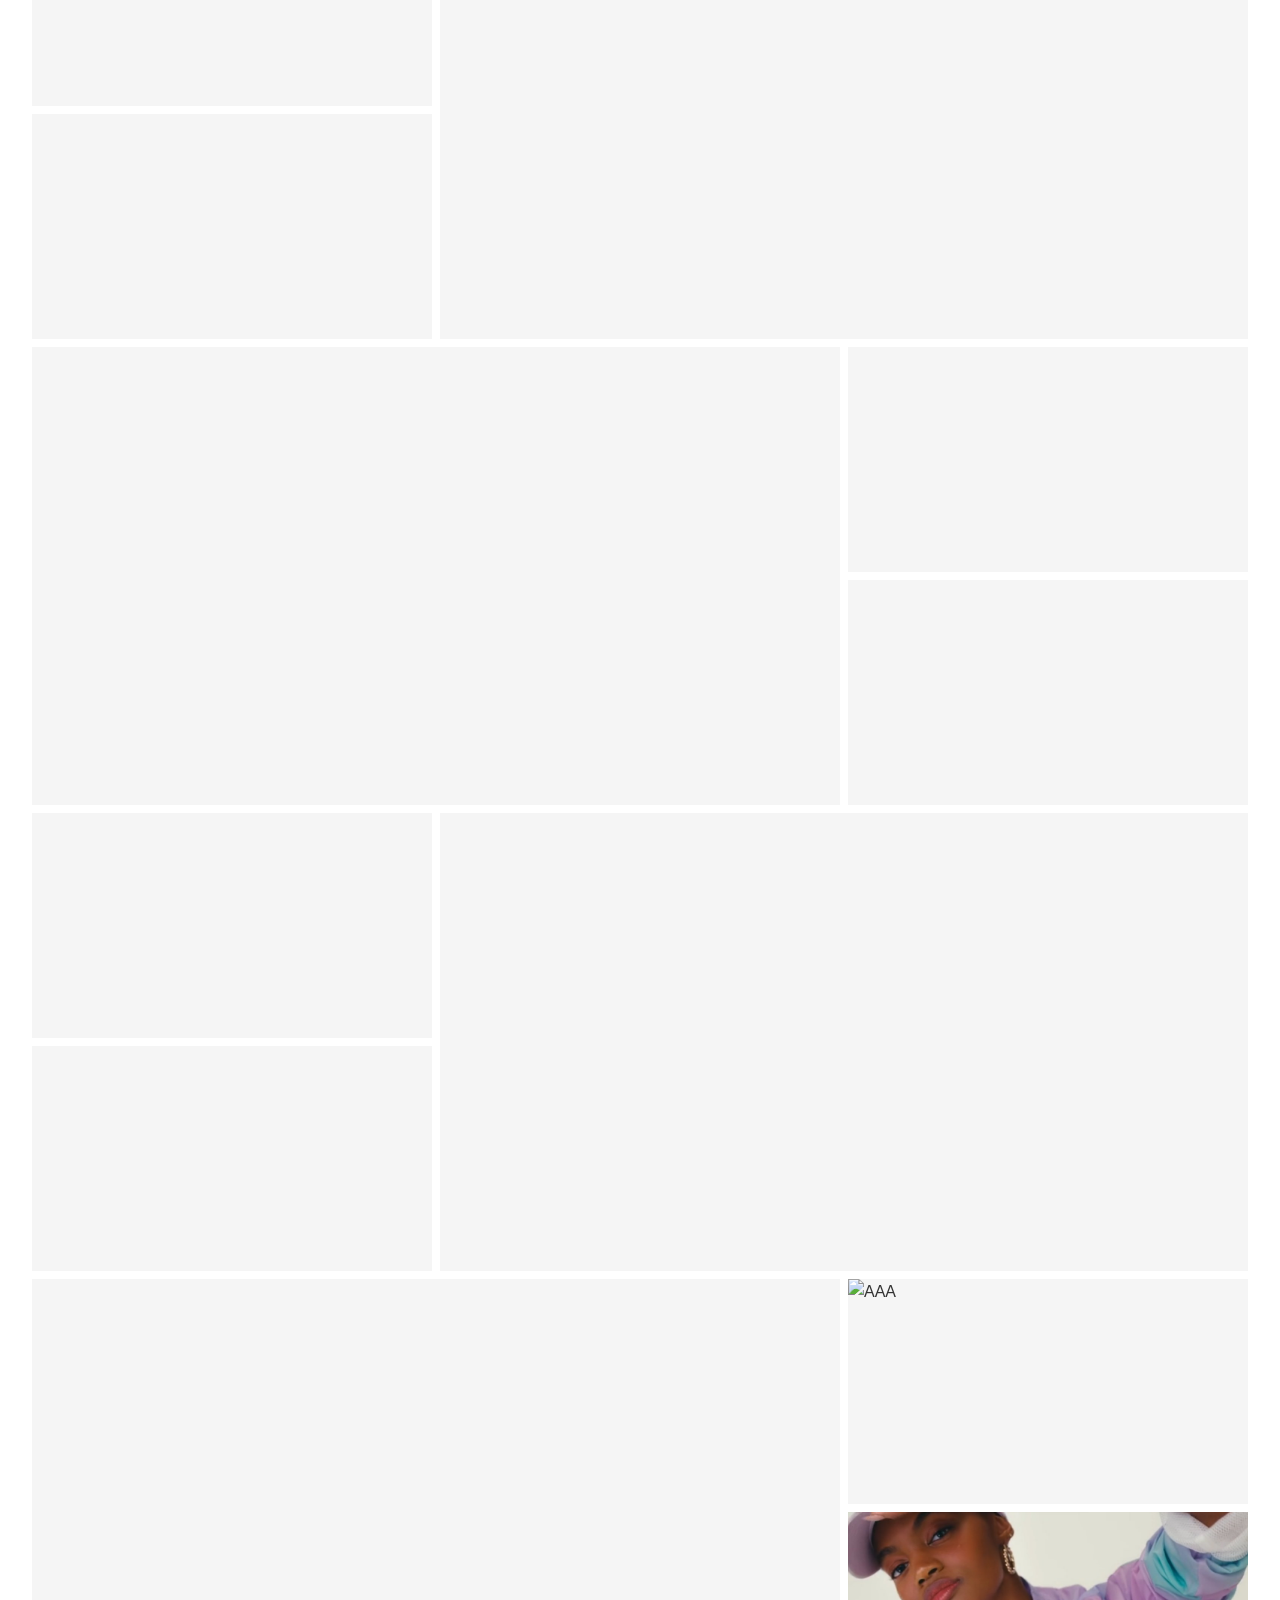
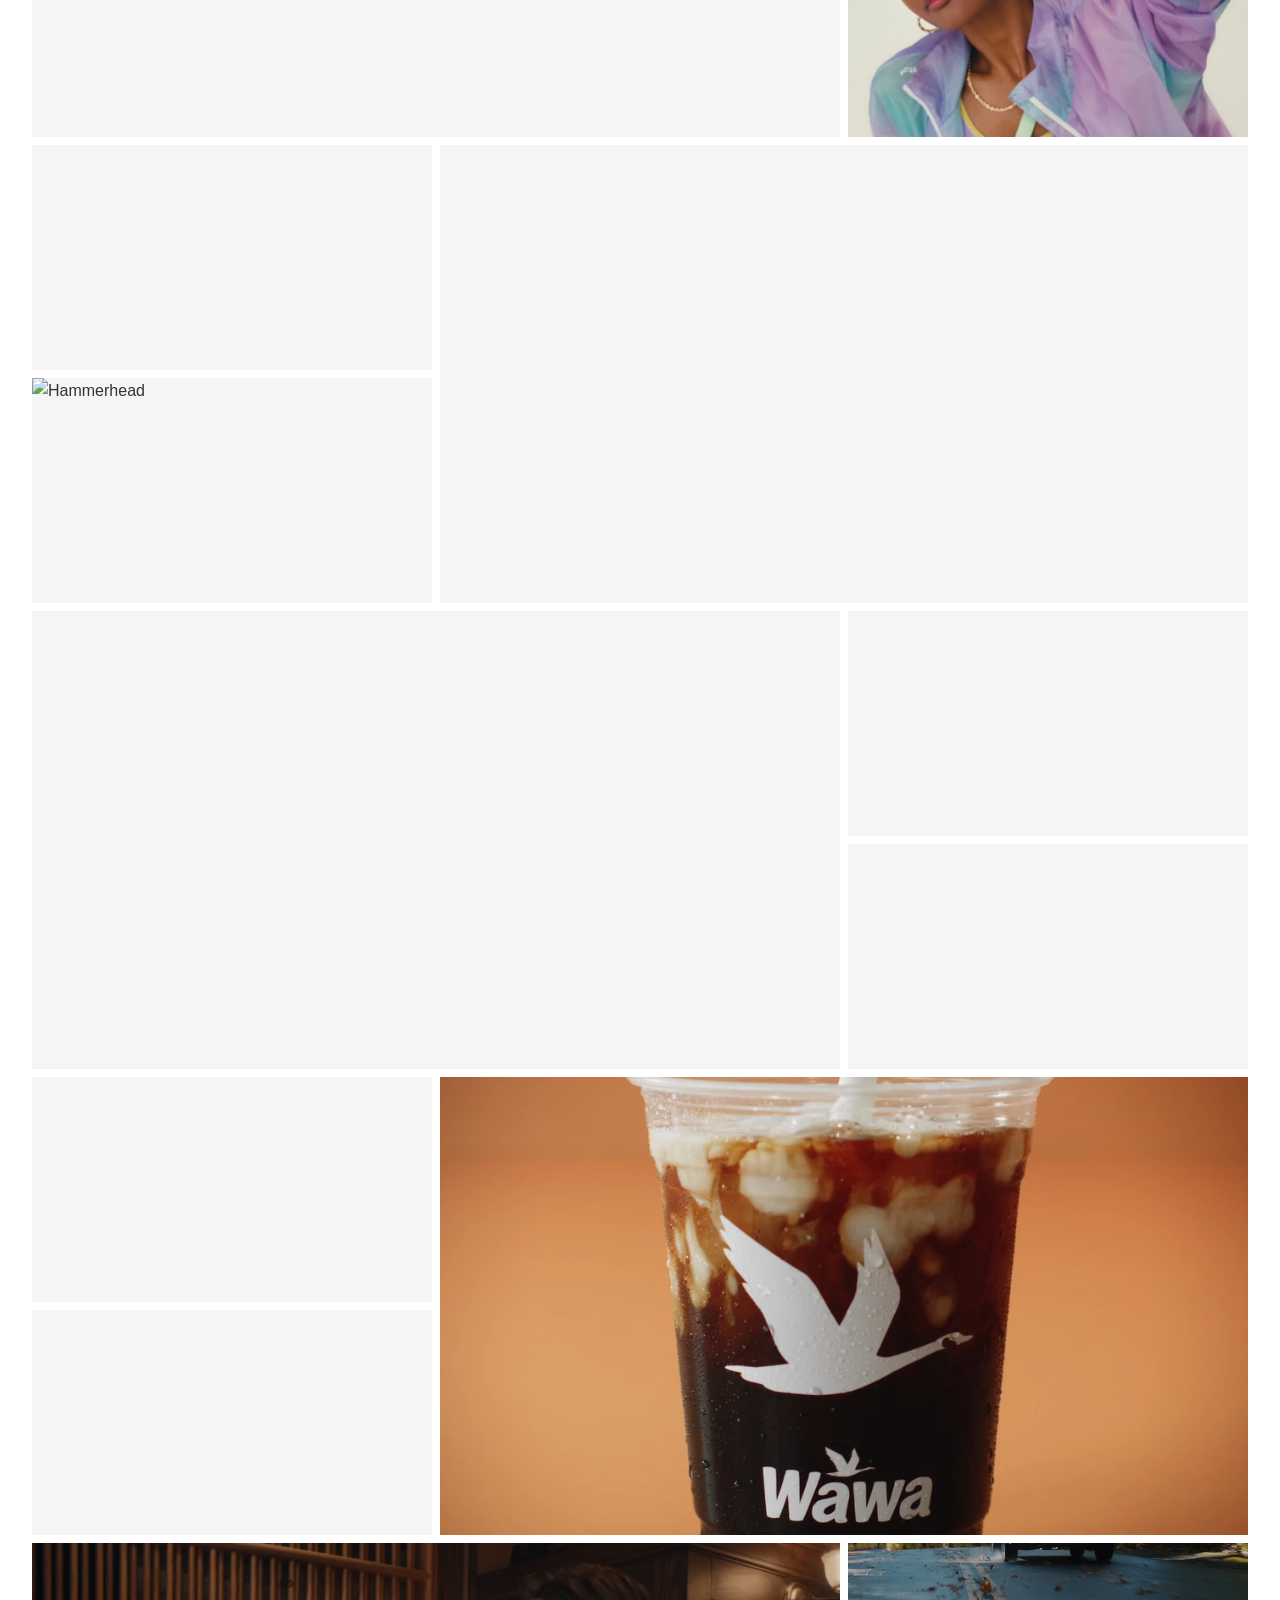
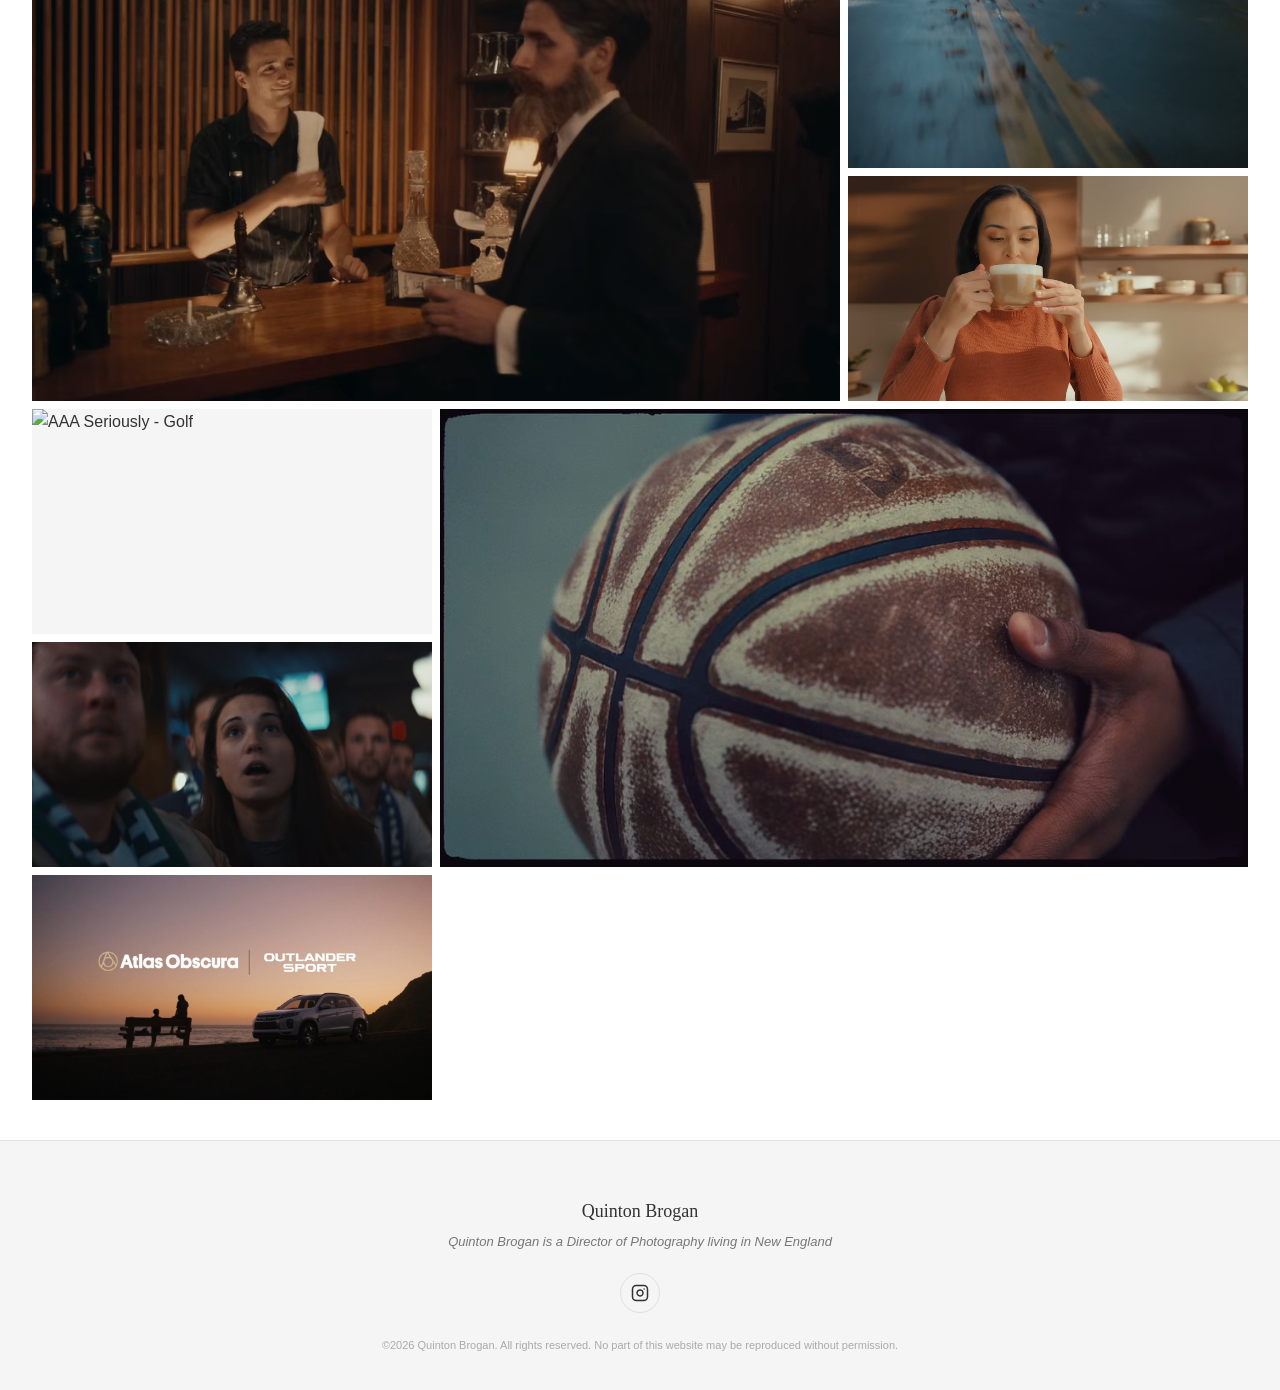
==== commit cc6a098f: "Moving covers for Best Buy Mess Up, Brave Girl, Peerspace, RBA; add Hartford Healthcare spots (Comme" ====
--- a/index.html
+++ b/index.html
@@ -169,7 +169,7 @@
       }
     }
 
-    renderMixedGrid(PORTFOLIO.commercial, 'Commercial');
+    renderMixedGrid(PORTFOLIO.commercial.filter(function(p) { return !p.hideHome; }), 'Commercial');
   </script>
 </body>
 </html>
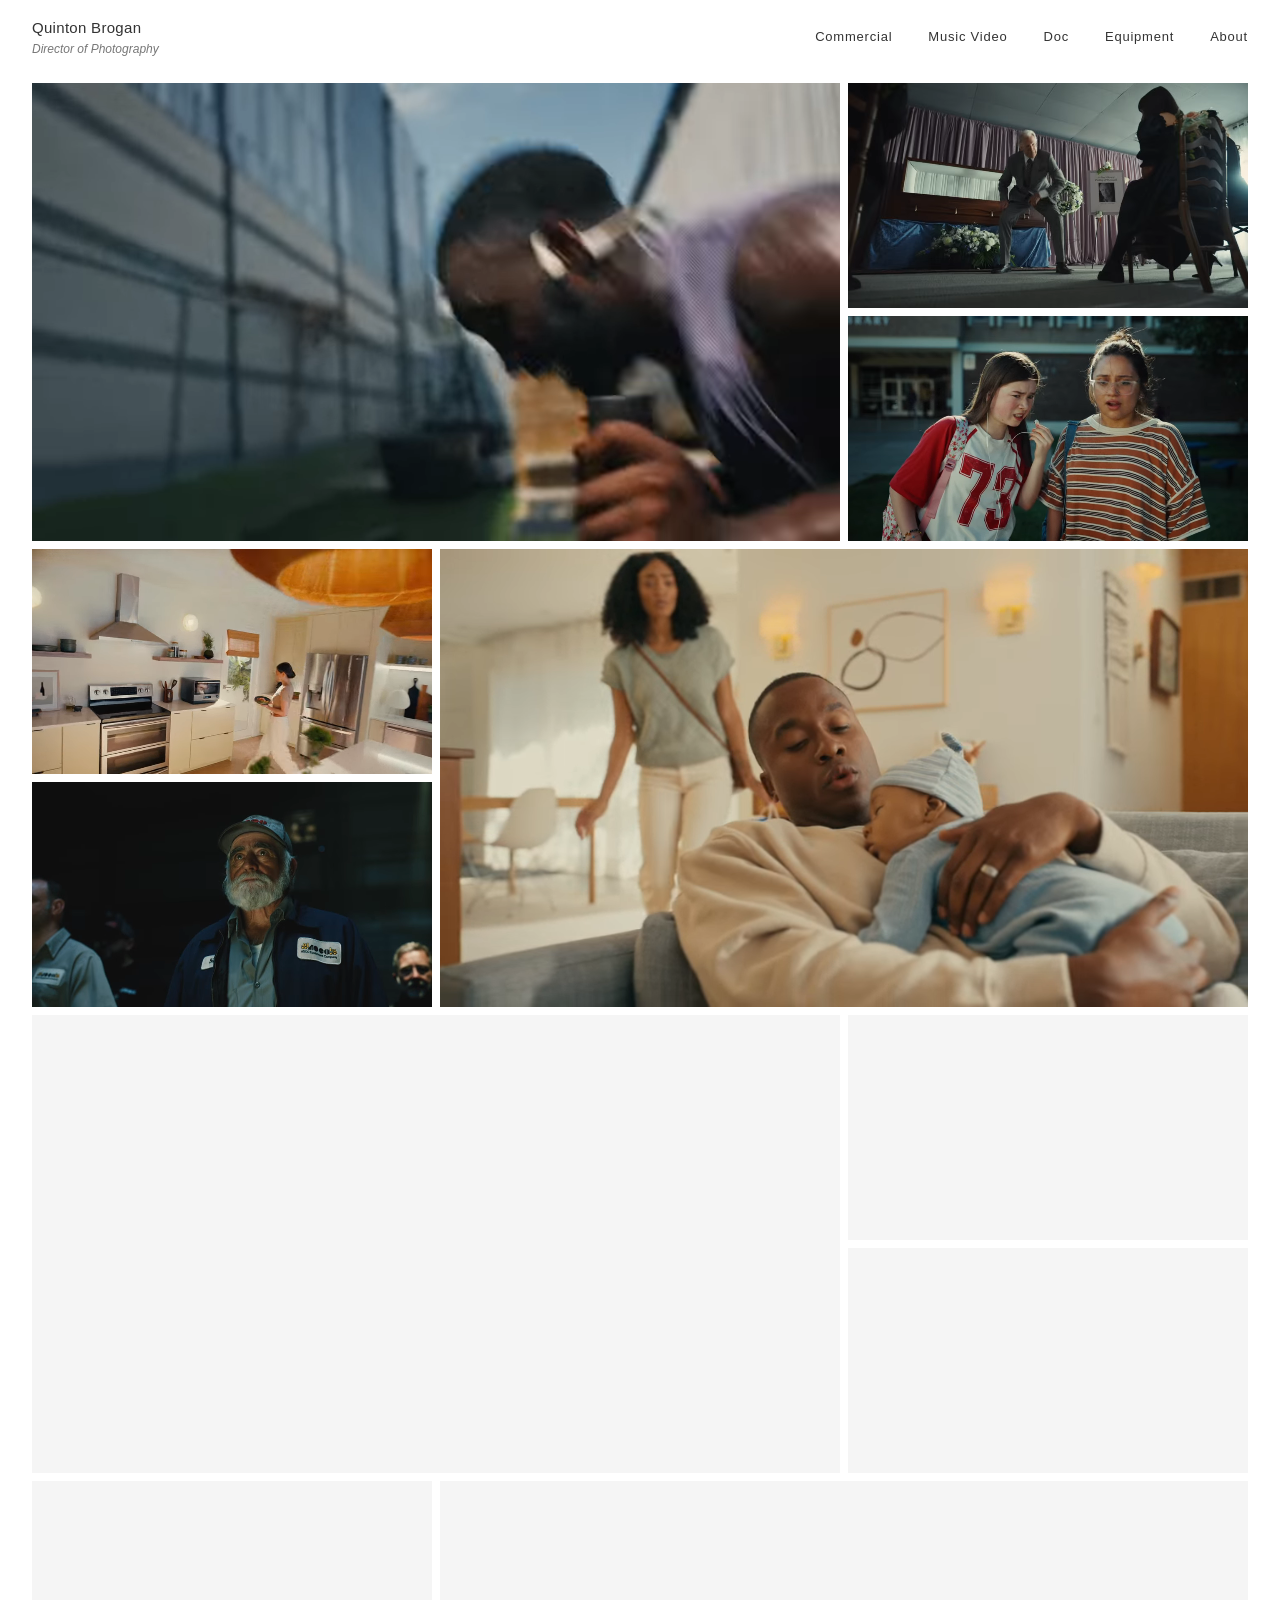
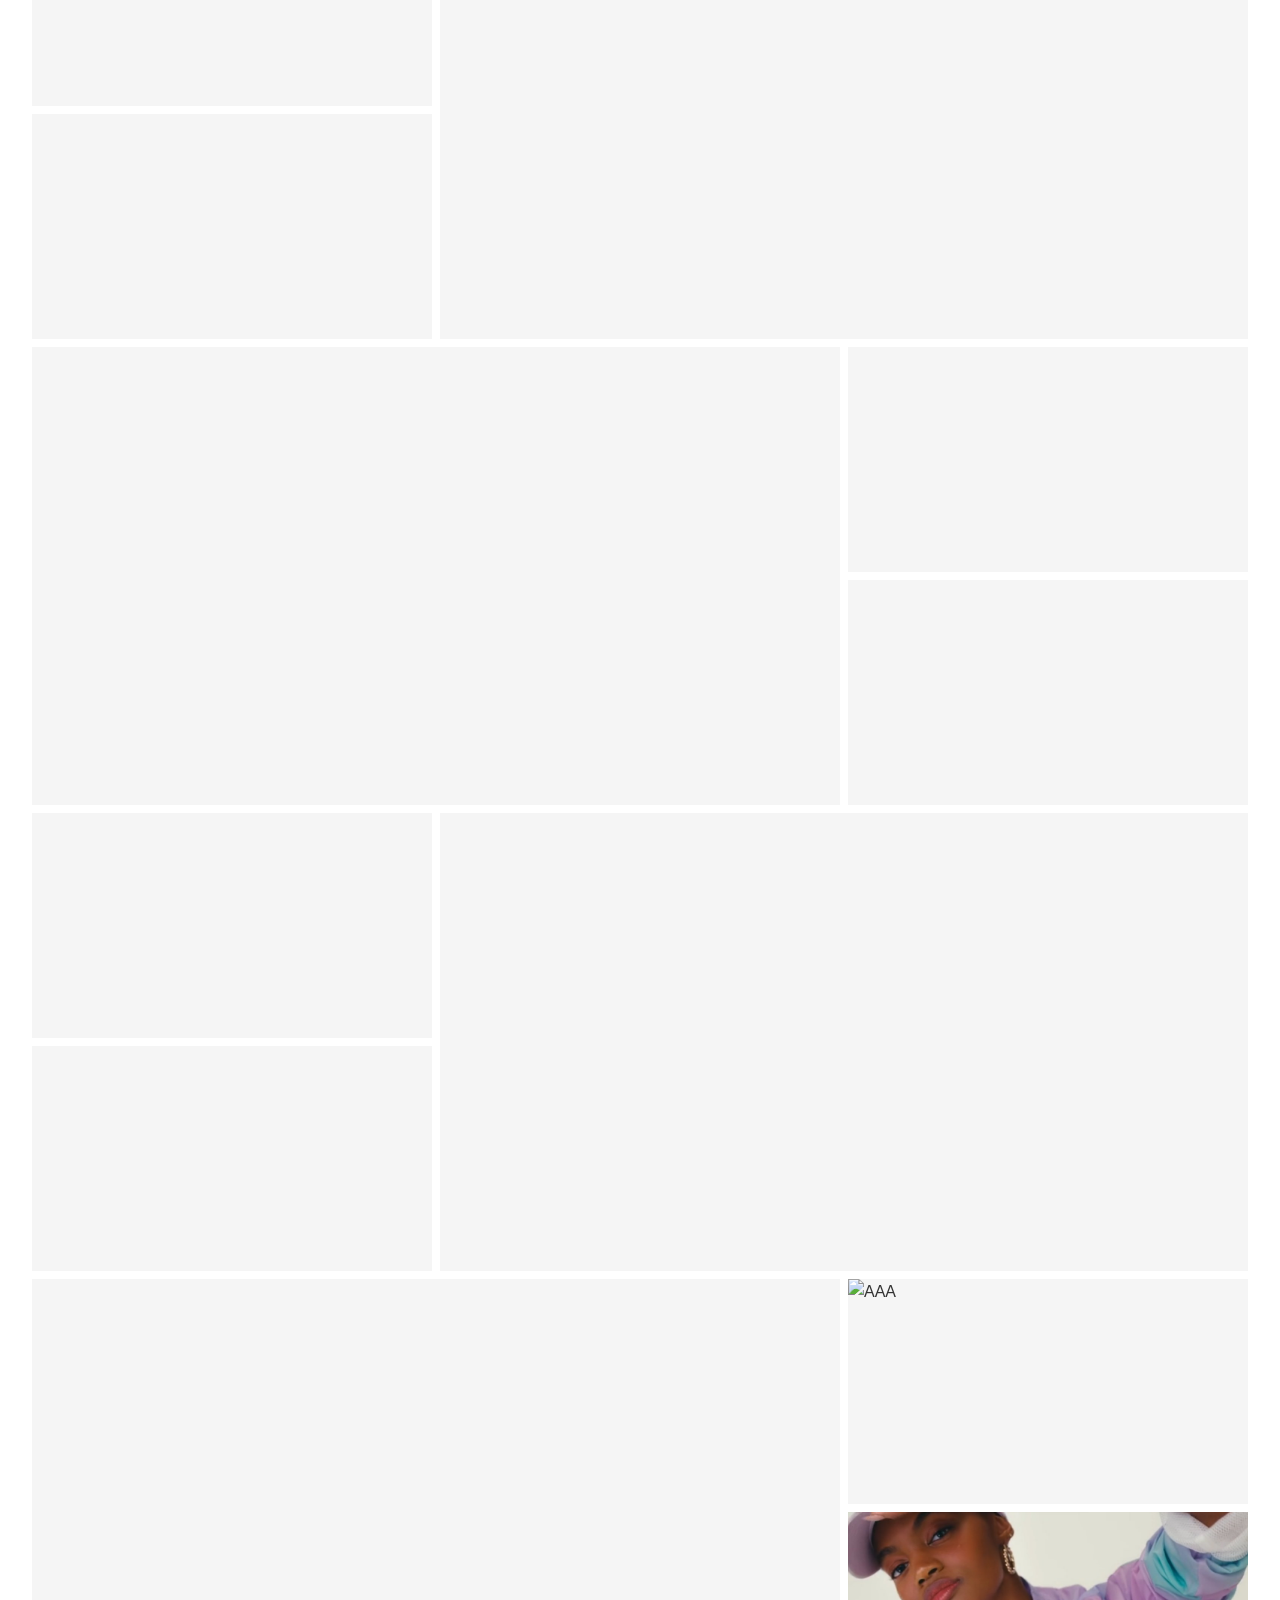
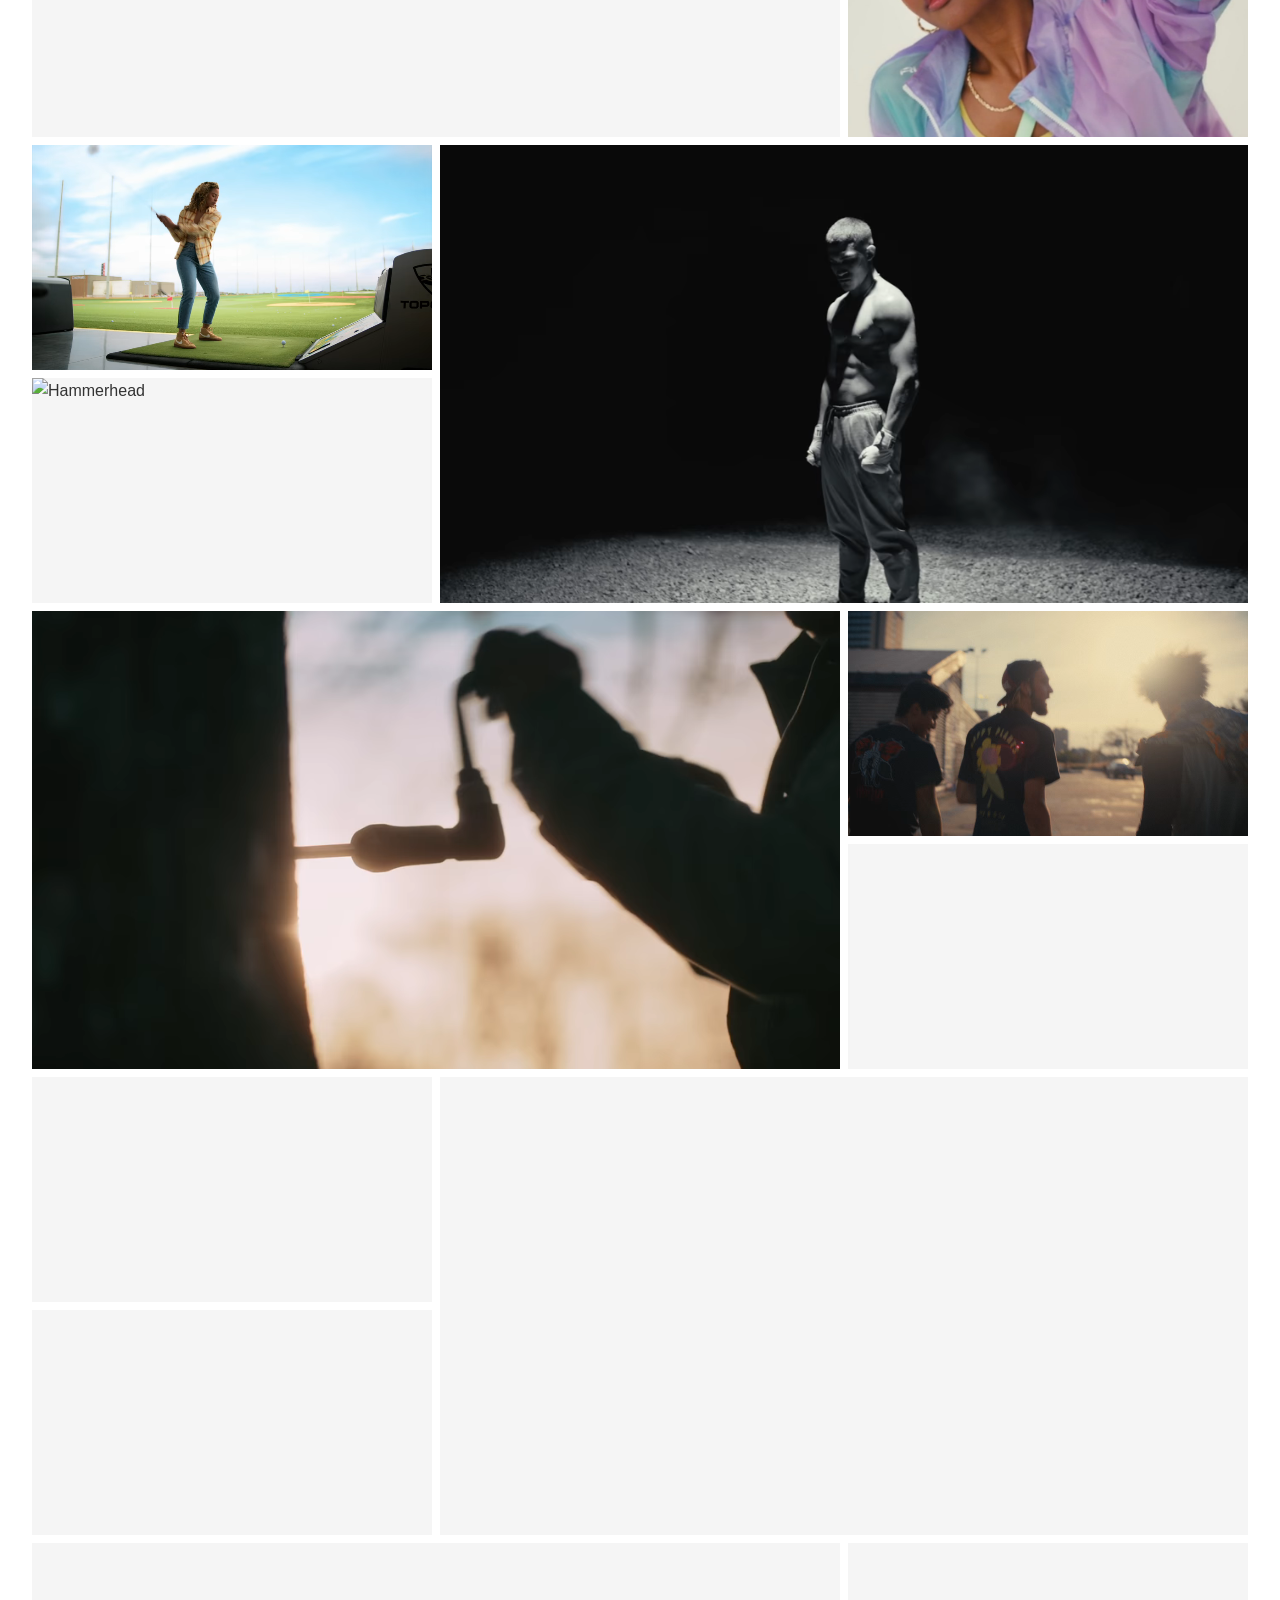
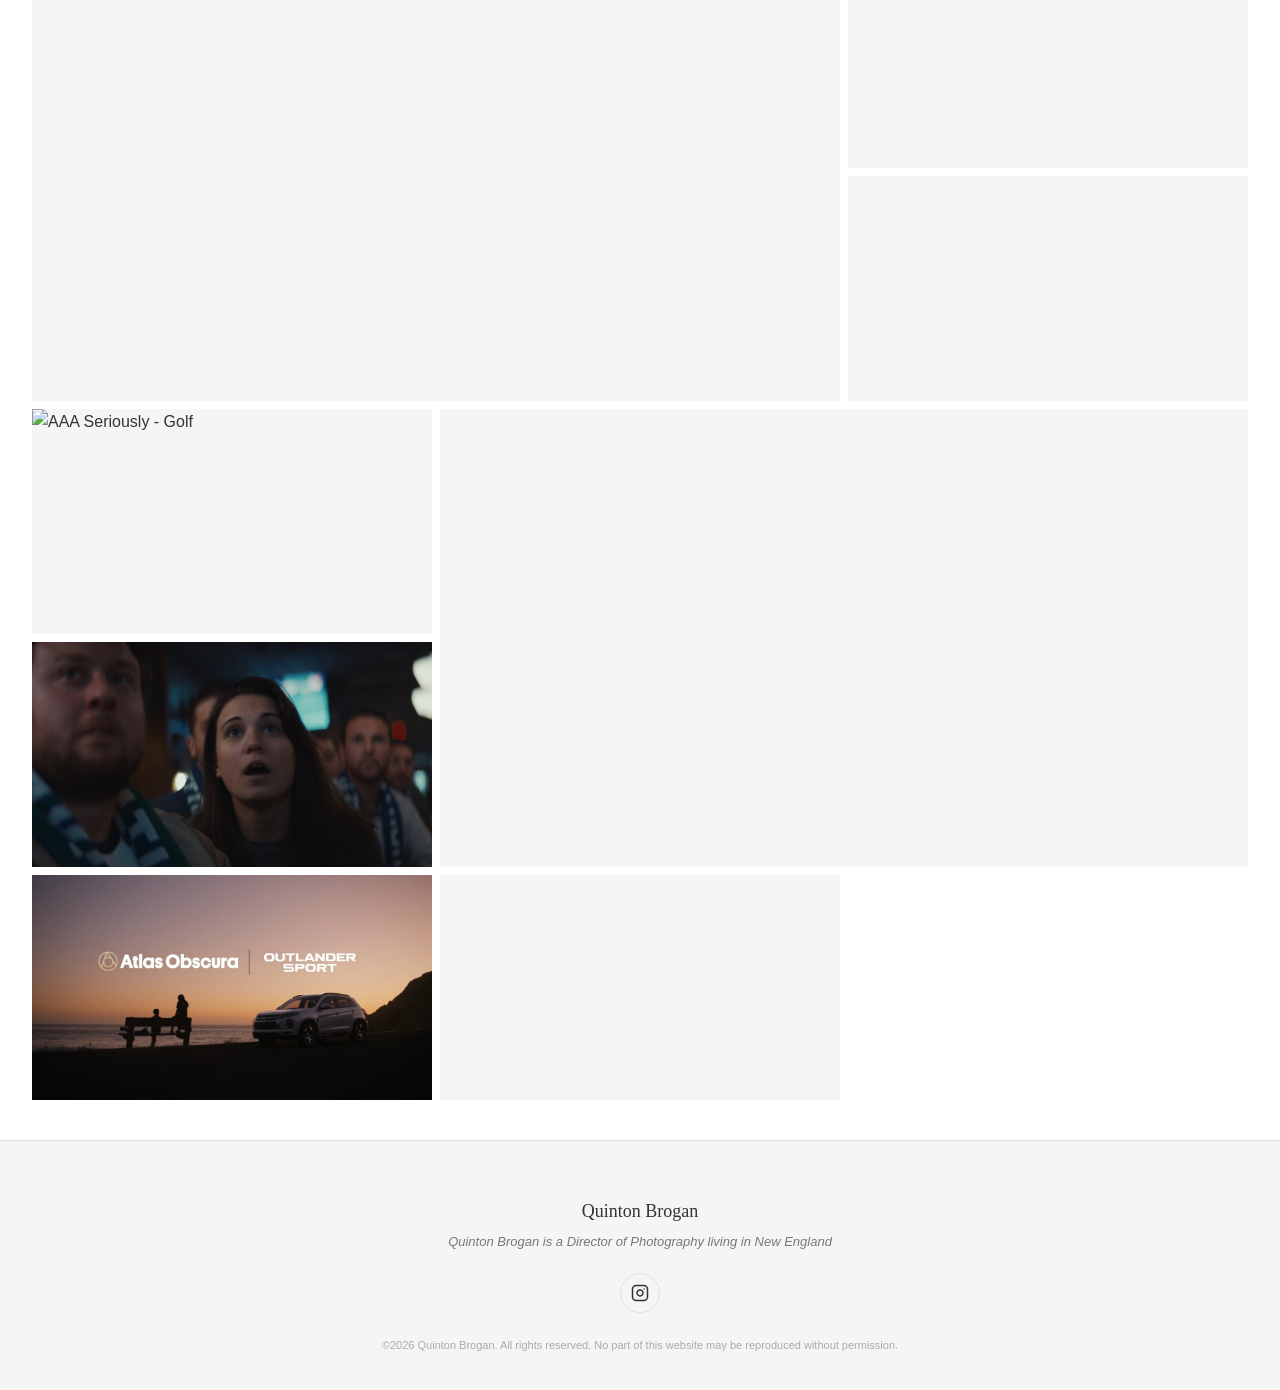
==== commit 0611a2df: "Show Chris Brickley x Red Bull at the end of the home grid (showHome) Co-Authored-By: Claude Opus 5." ====
--- a/index.html
+++ b/index.html
@@ -93,13 +93,13 @@
             var large = document.createElement('a');
             large.href = '/portfolio/' + items[i].slug;
             large.className = 'portfolio-item item-large-left';
-            large.innerHTML = buildMedia(items[i]) + '<div class="overlay"><div class="item-title">' + items[i].title + '</div><div class="item-category">' + category + '</div></div>';
+            large.innerHTML = buildMedia(items[i]) + '<div class="overlay"><div class="item-title">' + items[i].title + '</div><div class="item-category">' + (items[i].homeLabel || category) + '</div></div>';
             grid.appendChild(large);
             for (var j = 1; j <= 2; j++) {
               var small = document.createElement('a');
               small.href = '/portfolio/' + items[i+j].slug;
               small.className = 'portfolio-item item-small-right';
-              small.innerHTML = buildMedia(items[i+j]) + '<div class="overlay"><div class="item-title">' + items[i+j].title + '</div><div class="item-category">' + category + '</div></div>';
+              small.innerHTML = buildMedia(items[i+j]) + '<div class="overlay"><div class="item-title">' + items[i+j].title + '</div><div class="item-category">' + (items[i+j].homeLabel || category) + '</div></div>';
               grid.appendChild(small);
             }
             i += 3;
@@ -108,7 +108,7 @@
               var el = document.createElement('a');
               el.href = '/portfolio/' + items[i+k].slug;
               el.className = 'portfolio-item';
-              el.innerHTML = buildMedia(items[i+k]) + '<div class="overlay"><div class="item-title">' + items[i+k].title + '</div><div class="item-category">' + category + '</div></div>';
+              el.innerHTML = buildMedia(items[i+k]) + '<div class="overlay"><div class="item-title">' + items[i+k].title + '</div><div class="item-category">' + (items[i+k].homeLabel || category) + '</div></div>';
               grid.appendChild(el);
             }
             i += remaining;
@@ -120,13 +120,13 @@
               var small = document.createElement('a');
               small.href = '/portfolio/' + items[i+j].slug;
               small.className = 'portfolio-item item-small-left';
-              small.innerHTML = buildMedia(items[i+j]) + '<div class="overlay"><div class="item-title">' + items[i+j].title + '</div><div class="item-category">' + category + '</div></div>';
+              small.innerHTML = buildMedia(items[i+j]) + '<div class="overlay"><div class="item-title">' + items[i+j].title + '</div><div class="item-category">' + (items[i+j].homeLabel || category) + '</div></div>';
               grid.appendChild(small);
             }
             var large = document.createElement('a');
             large.href = '/portfolio/' + items[i+2].slug;
             large.className = 'portfolio-item item-large-right';
-            large.innerHTML = buildMedia(items[i+2]) + '<div class="overlay"><div class="item-title">' + items[i+2].title + '</div><div class="item-category">' + category + '</div></div>';
+            large.innerHTML = buildMedia(items[i+2]) + '<div class="overlay"><div class="item-title">' + items[i+2].title + '</div><div class="item-category">' + (items[i+2].homeLabel || category) + '</div></div>';
             grid.appendChild(large);
             i += 3;
           } else {
@@ -134,7 +134,7 @@
               var el = document.createElement('a');
               el.href = '/portfolio/' + items[i+k].slug;
               el.className = 'portfolio-item';
-              el.innerHTML = buildMedia(items[i+k]) + '<div class="overlay"><div class="item-title">' + items[i+k].title + '</div><div class="item-category">' + category + '</div></div>';
+              el.innerHTML = buildMedia(items[i+k]) + '<div class="overlay"><div class="item-title">' + items[i+k].title + '</div><div class="item-category">' + (items[i+k].homeLabel || category) + '</div></div>';
               grid.appendChild(el);
             }
             i += remaining;
@@ -169,7 +169,11 @@
       }
     }
 
-    renderMixedGrid(PORTFOLIO.commercial.filter(function(p) { return !p.hideHome; }), 'Commercial');
+    var homeItems = PORTFOLIO.commercial.filter(function(p) { return !p.hideHome; });
+    [['musicVideo', 'Music Video'], ['doc', 'Doc']].forEach(function(c) {
+      PORTFOLIO[c[0]].forEach(function(p) { if (p.showHome) homeItems.push(Object.assign({}, p, { homeLabel: c[1] })); });
+    });
+    renderMixedGrid(homeItems, 'Commercial');
   </script>
 </body>
 </html>
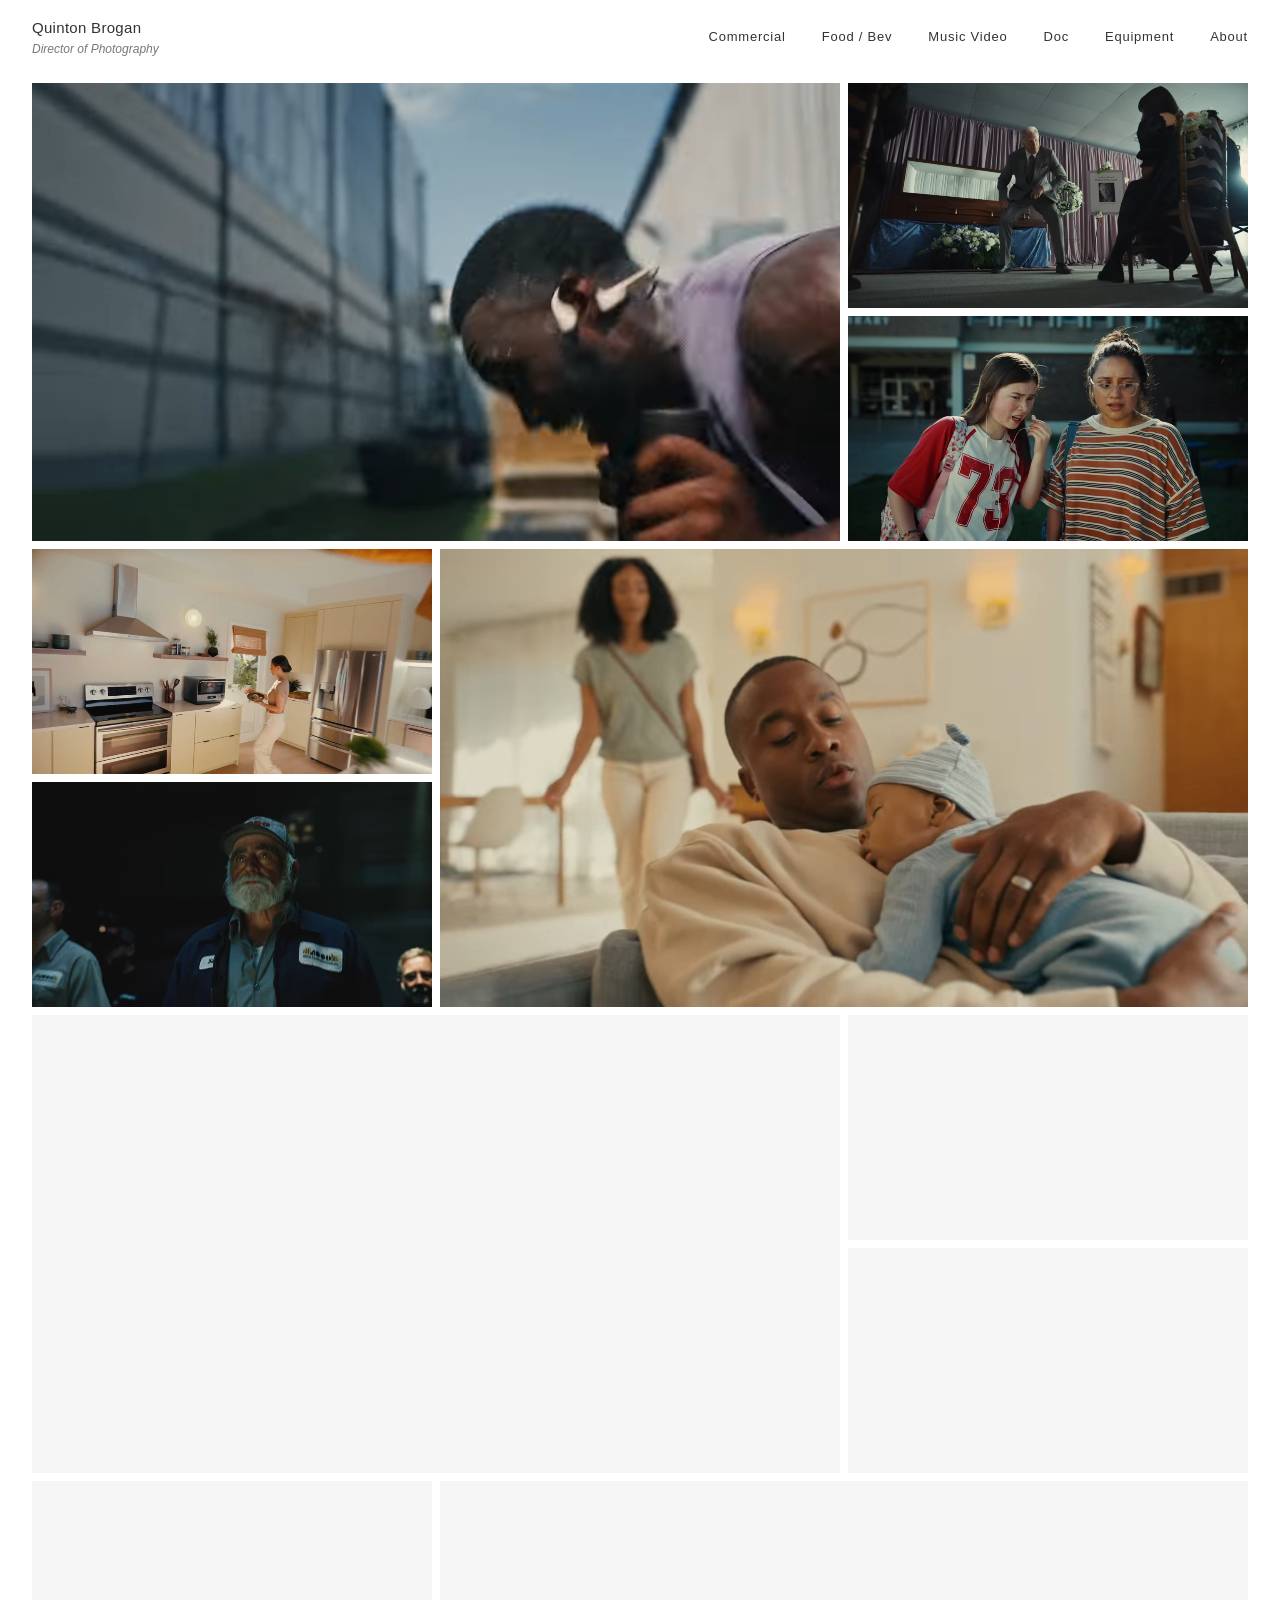
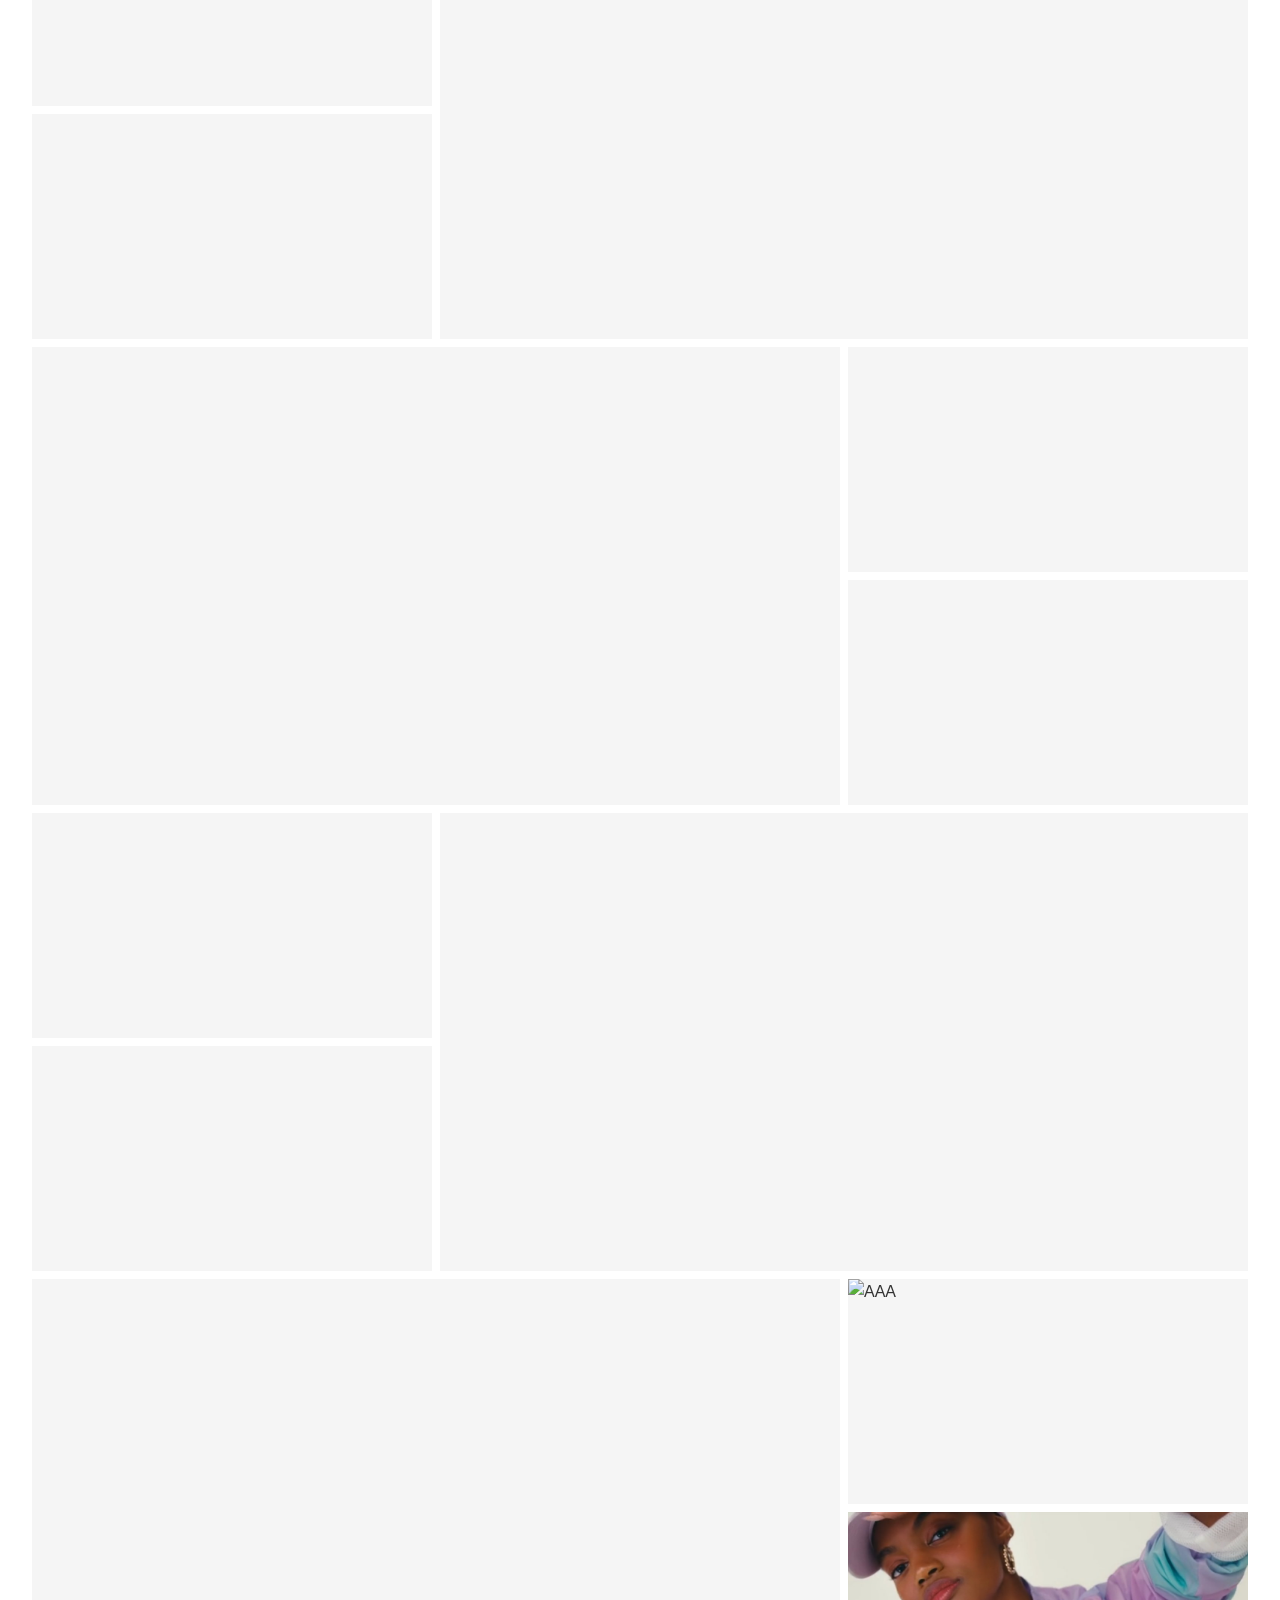
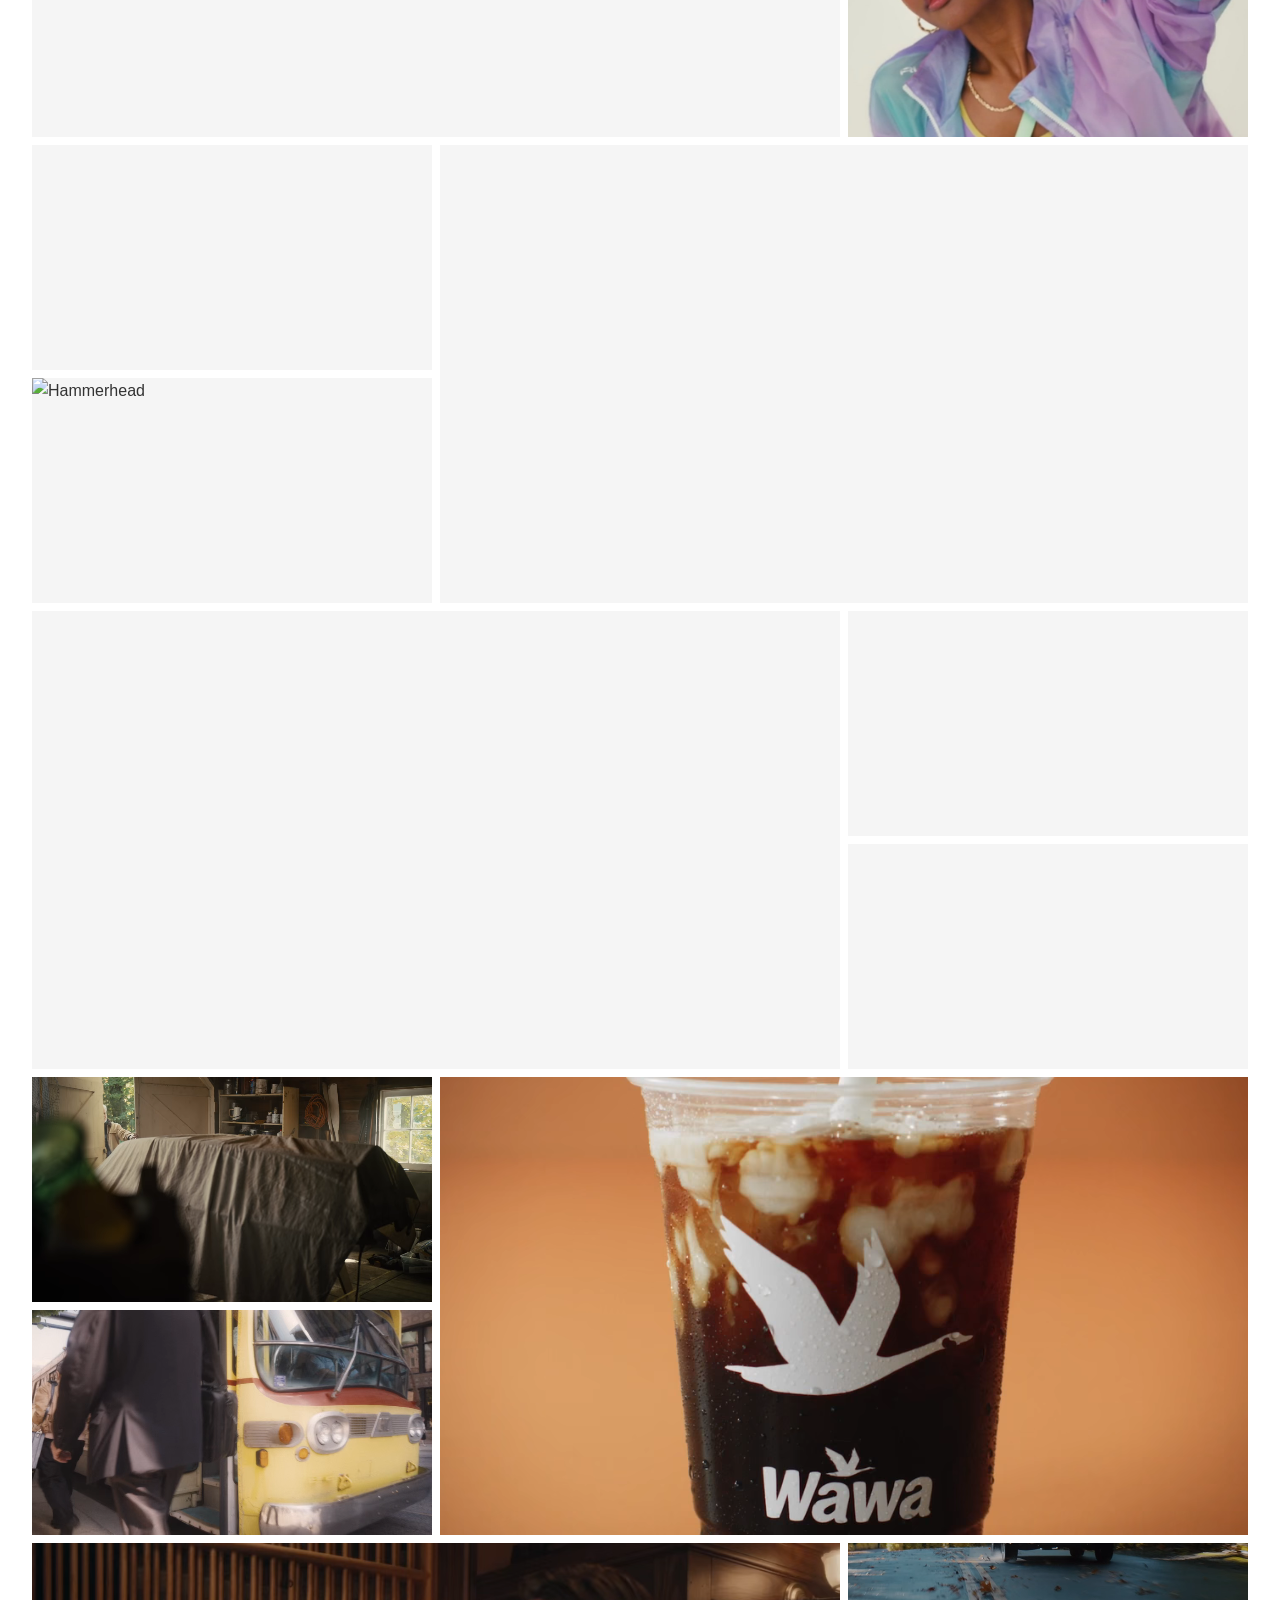
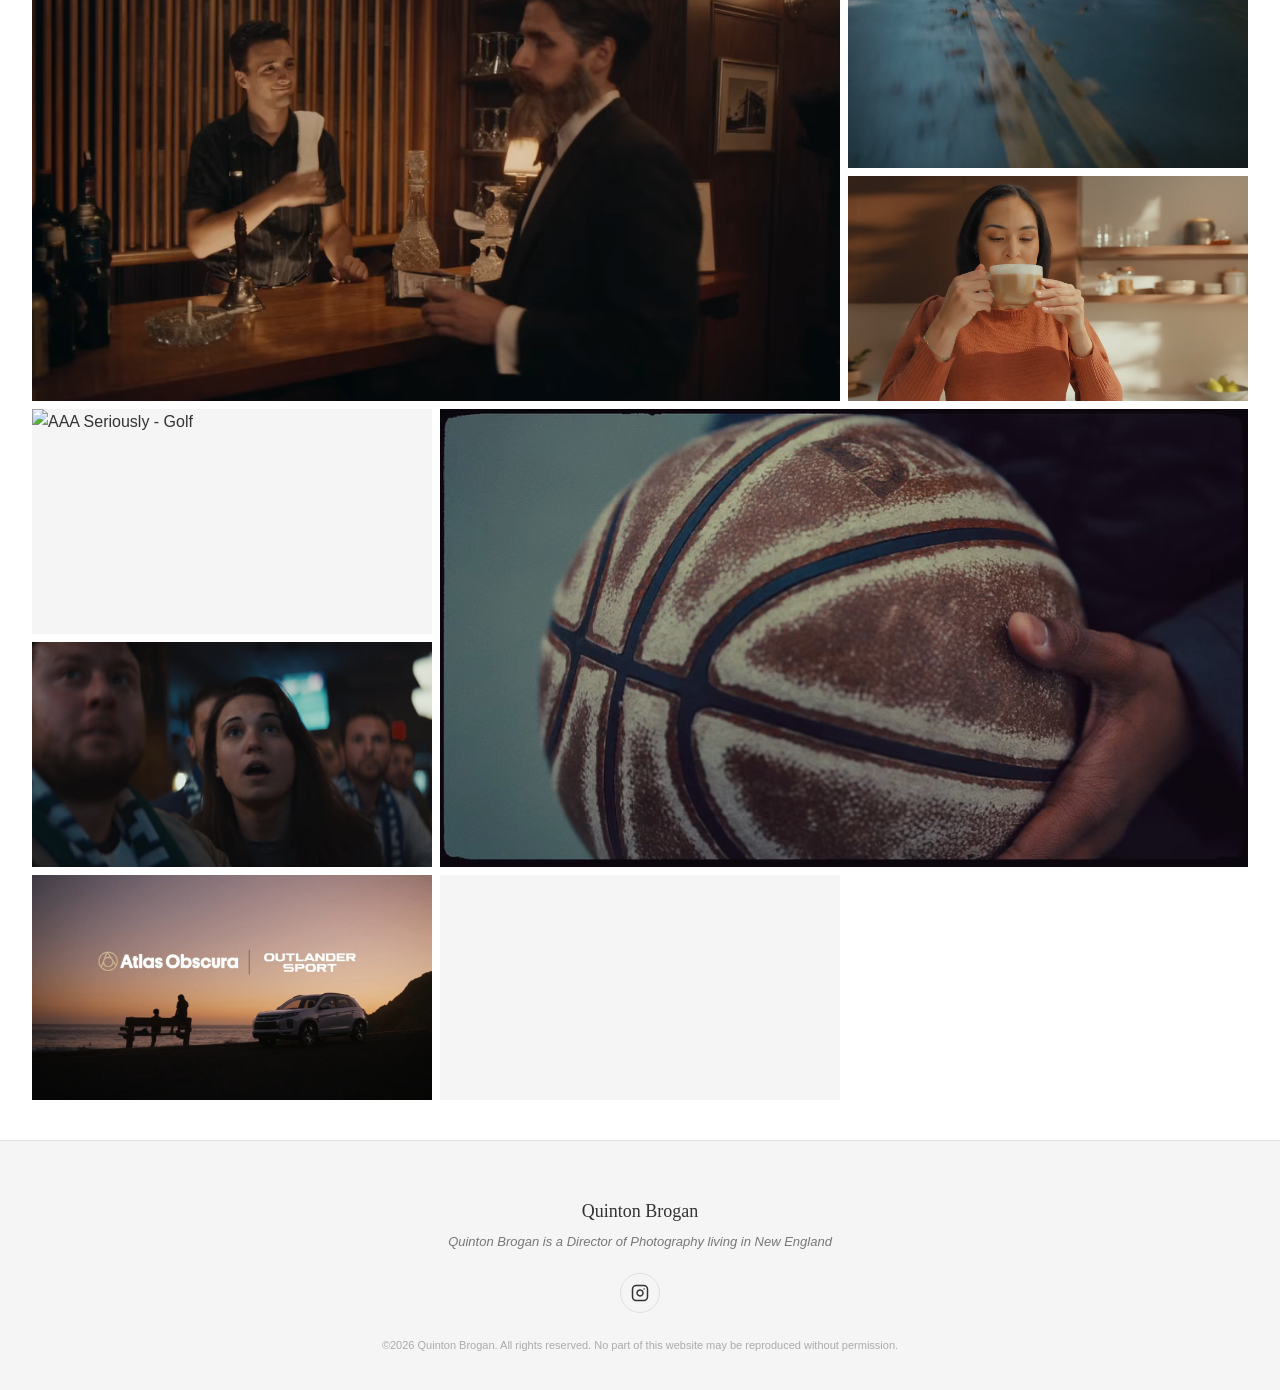
==== commit 6ffe7ece: "Add Food / Bev page and menu item (7 spots tagged foodBev) Co-Authored-By: Claude Opus 5.5 <noreply@" ====
--- a/index.html
+++ b/index.html
@@ -16,6 +16,7 @@
     </a>
     <nav class="site-nav">
       <a href="/commercial">Commercial</a>
+      <a href="/food-bev">Food / Bev</a>
       <a href="/music-video">Music Video</a>
       <a href="/docu">Doc</a>
       <a href="/equipment">Equipment</a>
@@ -29,6 +30,7 @@
   <div class="mobile-nav">
     <button class="close-btn" onclick="this.parentElement.classList.remove('open')">&times;</button>
     <a href="/commercial">Commercial</a>
+    <a href="/food-bev">Food / Bev</a>
     <a href="/music-video">Music Video</a>
     <a href="/docu">Doc</a>
     <a href="/equipment">Equipment</a>
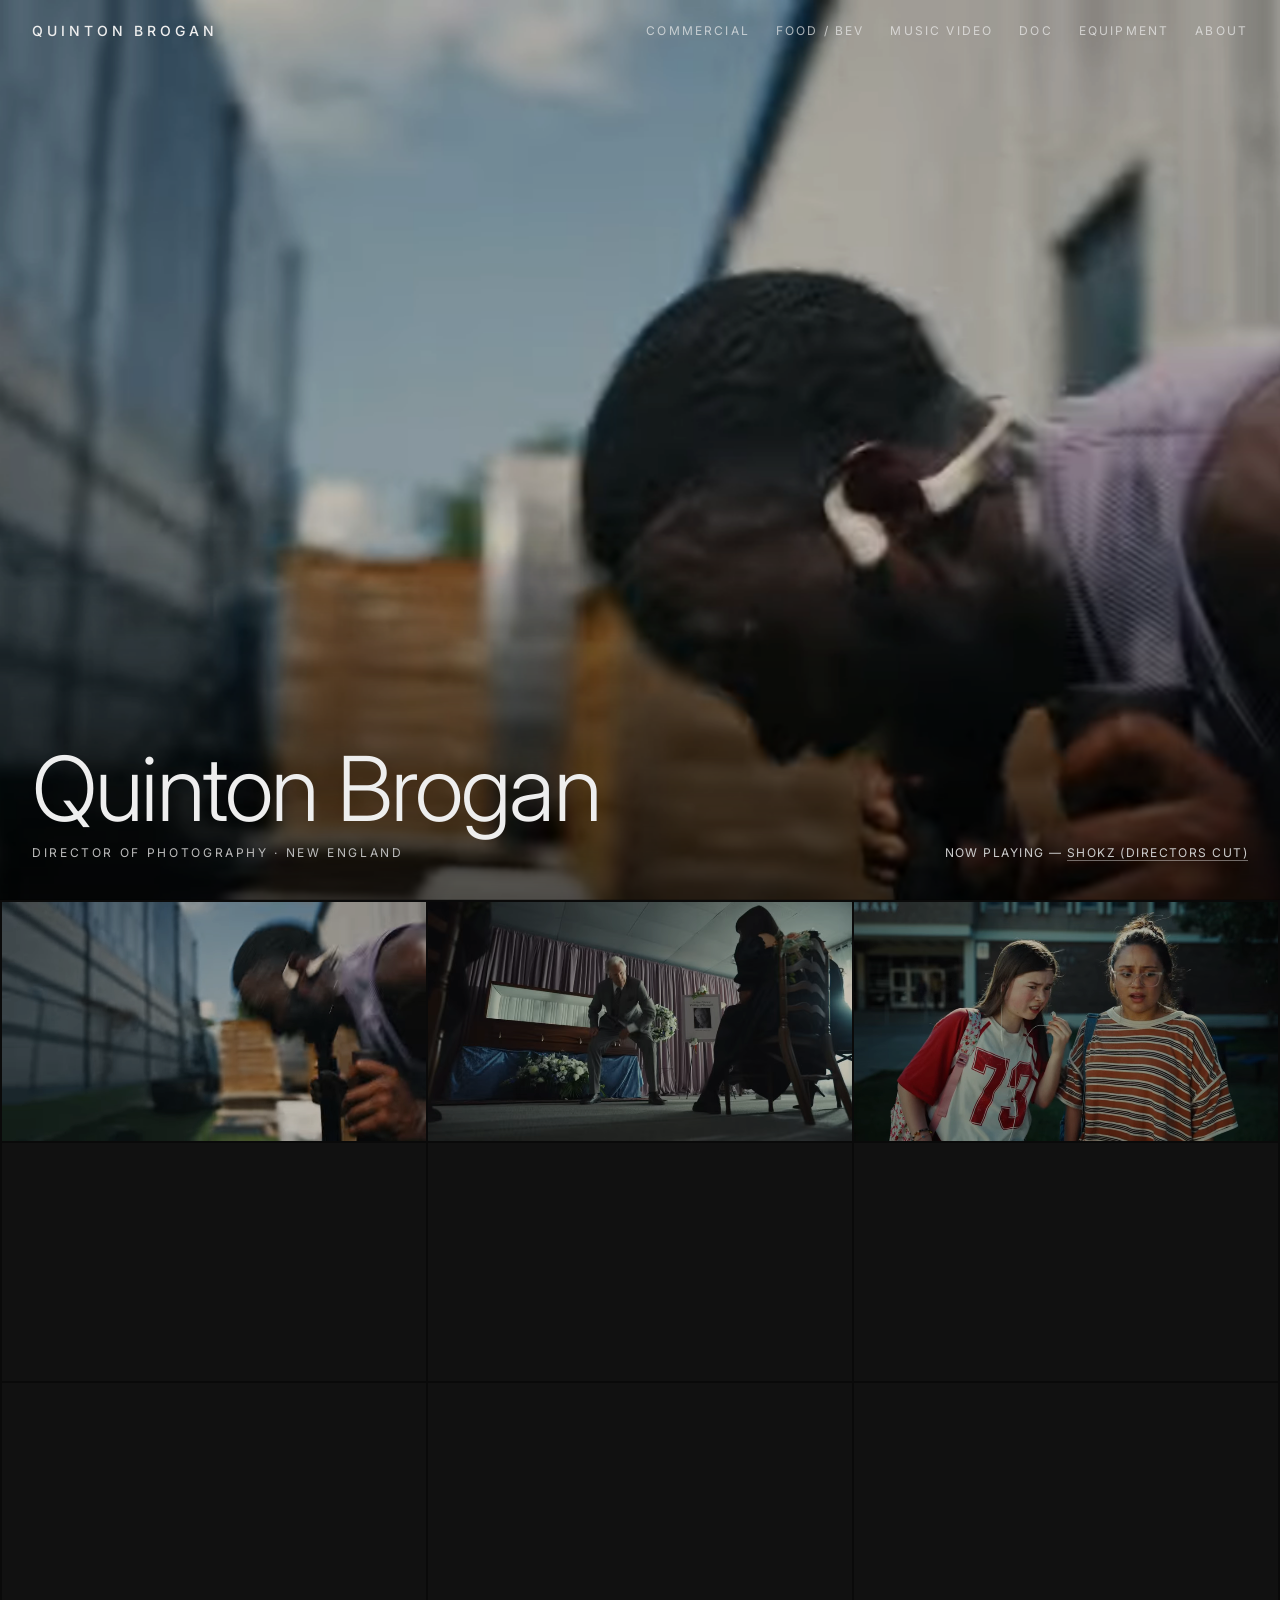
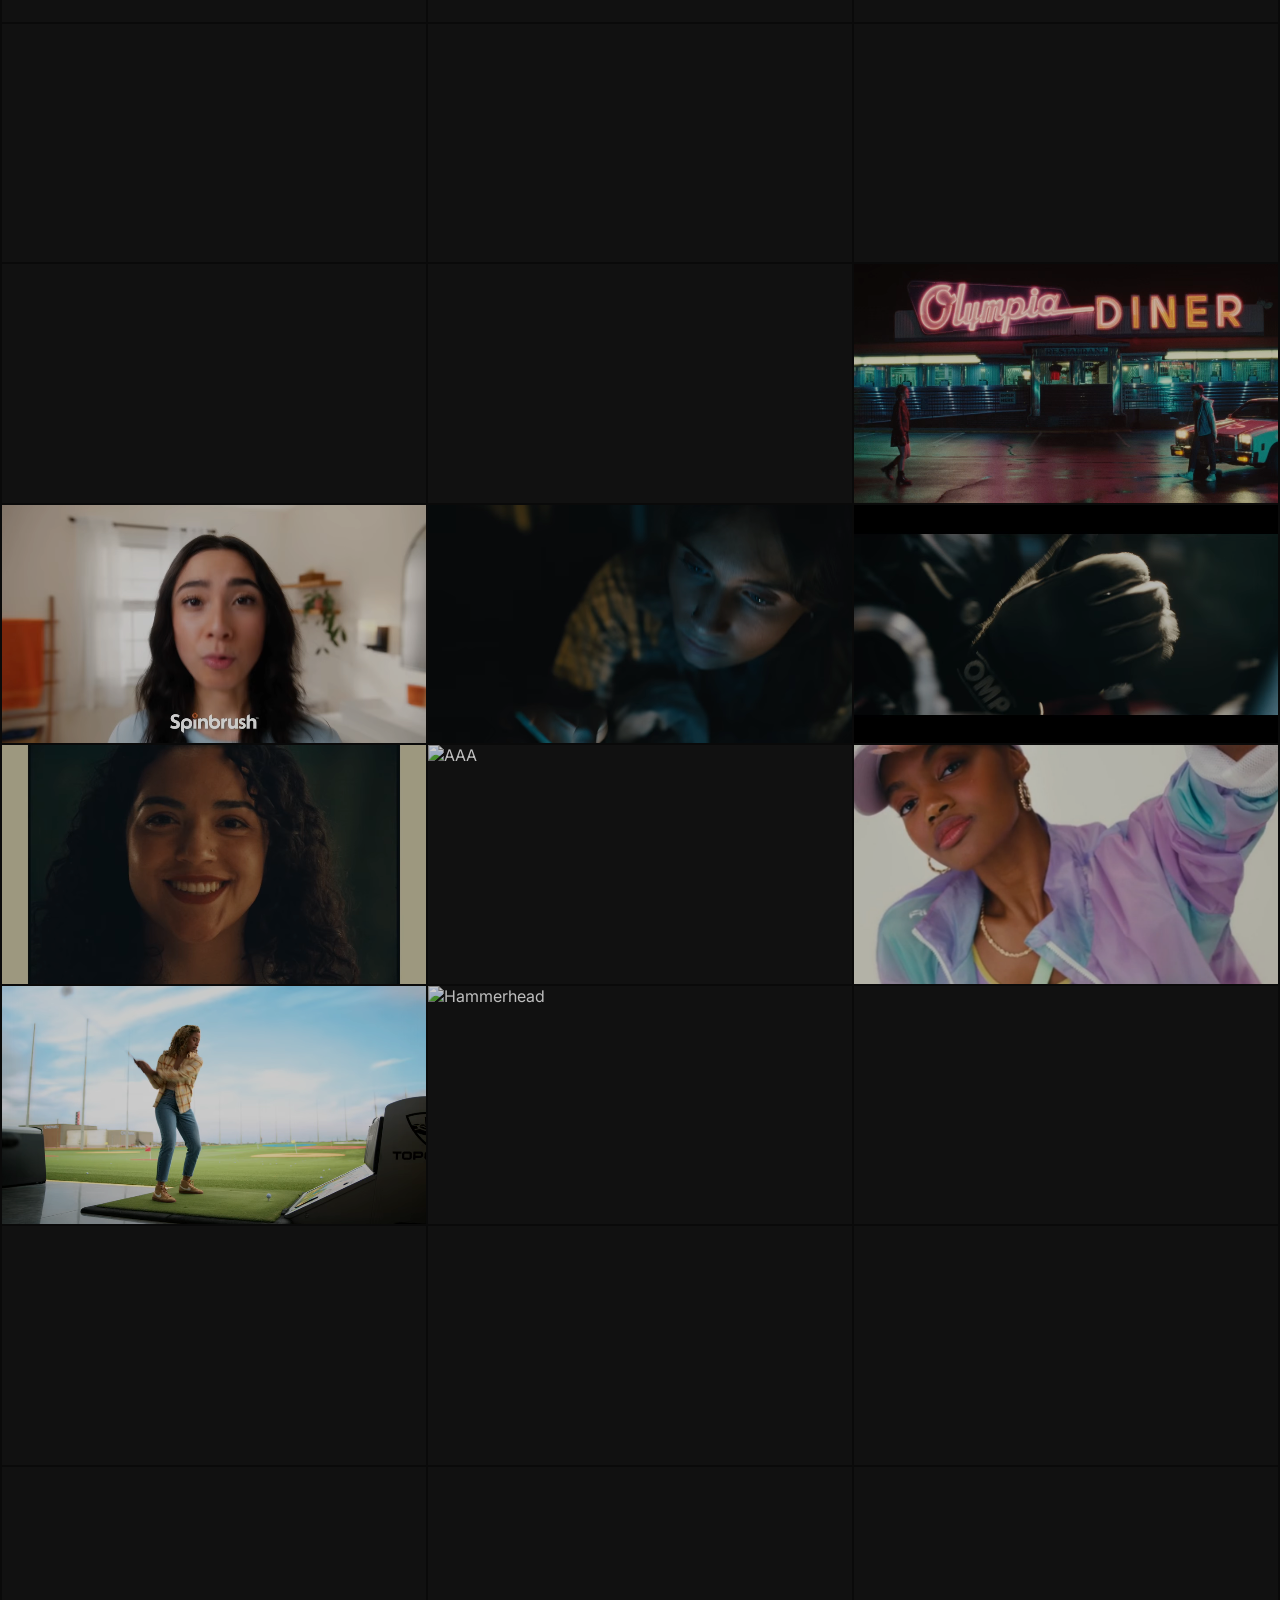
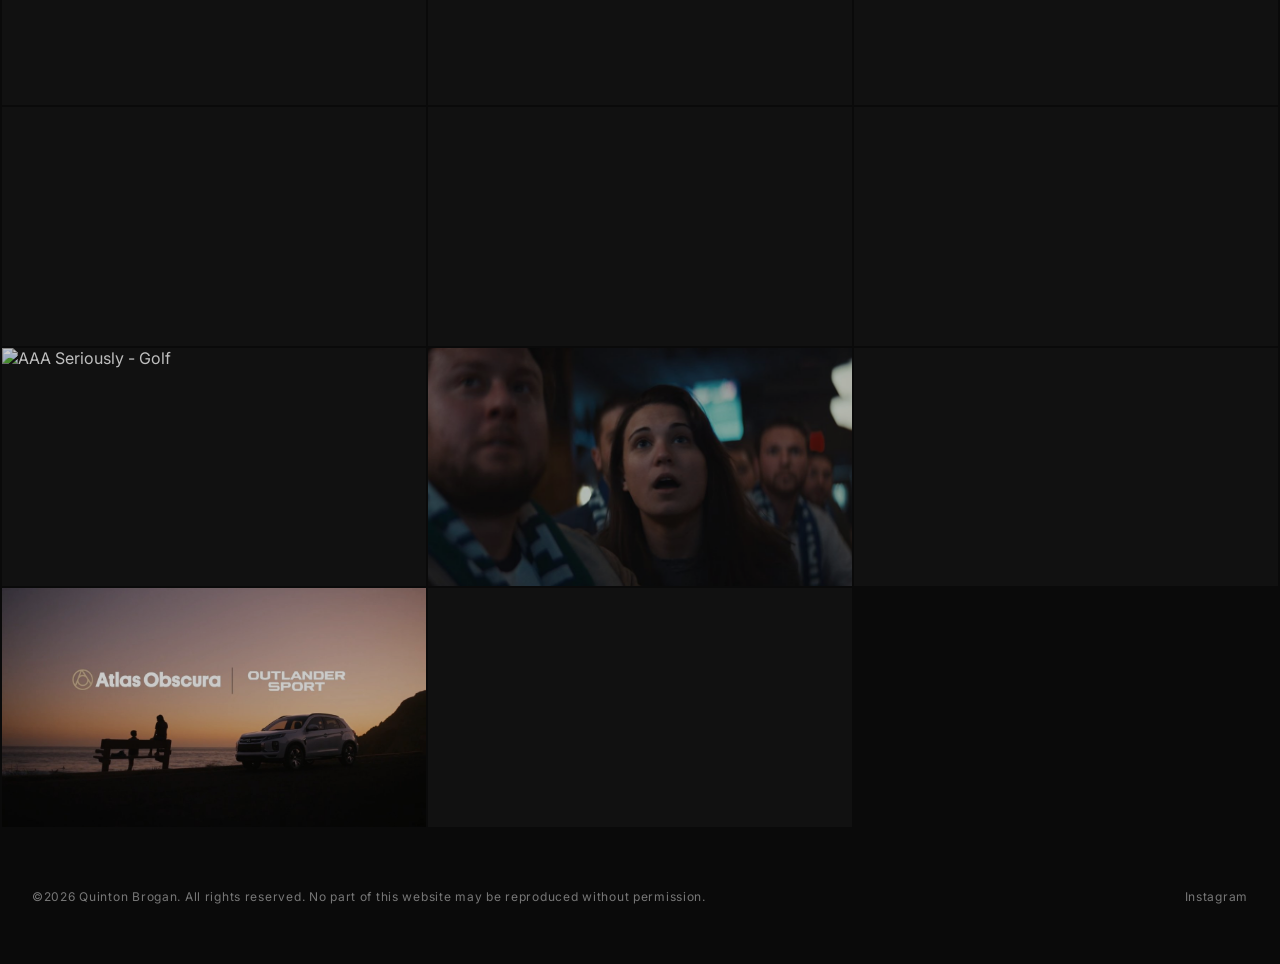
==== commit d368e16c: "Dark redesign: cinema home, credits-list section pages, new project/about/equipment pages Previous d" ====
--- a/index.html
+++ b/index.html
@@ -3,179 +3,17 @@
 <head>
   <meta charset="UTF-8">
   <meta name="viewport" content="width=device-width, initial-scale=1.0">
-    <meta name="description" content="Quinton Brogan — Director of Photography. Commercial, documentary, and music video cinematography. Based in New England.">
+  <meta name="description" content="Quinton Brogan — Director of Photography. Commercial, food & beverage, documentary, and music video cinematography. Based in New England.">
   <title>Quinton Brogan</title>
-  <link rel="stylesheet" href="/styles.css">
+  <link rel="stylesheet" href="/site.css">
 </head>
 <body>
-
-  <header class="site-header">
-    <a href="/" class="site-logo">
-      <div class="name">Quinton Brogan</div>
-      <div class="title">Director of Photography</div>
-    </a>
-    <nav class="site-nav">
-      <a href="/commercial">Commercial</a>
-      <a href="/food-bev">Food / Bev</a>
-      <a href="/music-video">Music Video</a>
-      <a href="/docu">Doc</a>
-      <a href="/equipment">Equipment</a>
-      <a href="/about">About</a>
-    </nav>
-    <button class="hamburger" onclick="document.querySelector('.mobile-nav').classList.add('open')">
-      <span></span><span></span><span></span>
-    </button>
-  </header>
-
-  <div class="mobile-nav">
-    <button class="close-btn" onclick="this.parentElement.classList.remove('open')">&times;</button>
-    <a href="/commercial">Commercial</a>
-    <a href="/food-bev">Food / Bev</a>
-    <a href="/music-video">Music Video</a>
-    <a href="/docu">Doc</a>
-    <a href="/equipment">Equipment</a>
-    <a href="/about">About</a>
-  </div>
-
-  <main>
-    <div class="portfolio-grid grid-mixed" id="grid"></div>
-  </main>
-
-  <footer class="site-footer">
-    <div class="footer-name"><a href="/">Quinton Brogan</a></div>
-    <div class="footer-bio">Quinton Brogan is a Director of Photography living in New England</div>
-    <div class="footer-social">
-      <a href="https://www.instagram.com/quintonbrogan/" target="_blank" rel="noopener" aria-label="Instagram">
-        <svg width="16" height="16" viewBox="0 0 24 24" fill="none" stroke="currentColor" stroke-width="2" stroke-linecap="round" stroke-linejoin="round"><rect x="2" y="2" width="20" height="20" rx="5" ry="5"/><path d="M16 11.37A4 4 0 1 1 12.63 8 4 4 0 0 1 16 11.37z"/><line x1="17.5" y1="6.5" x2="17.51" y2="6.5"/></svg>
-      </a>
-    </div>
-    <div class="footer-copyright">&copy;2026 Quinton Brogan. All rights reserved. No part of this website may be reproduced without permission.</div>
-  </footer>
-
+  <header class="hdr"><a class="logo" href="/">Quinton Brogan</a><nav class="nav"><a href="/commercial">Commercial</a><a href="/food-bev">Food / Bev</a><a href="/music-video">Music Video</a><a href="/docu">Doc</a><a href="/equipment">Equipment</a><a href="/about">About</a></nav></header>
+  <section class="hero" id="hero"><div class="cap"><h1>Quinton Brogan</h1><p>Director of Photography · New England</p></div><div class="now" id="now"></div></section>
+  <section class="grid" id="grid"></section>
+  <footer class="ftr"><span>&copy;2026 Quinton Brogan. All rights reserved. No part of this website may be reproduced without permission.</span><a href="https://www.instagram.com/quintonbrogan/" target="_blank" rel="noopener">Instagram</a></footer>
   <script src="/data.js"></script>
-  <script>
-    function getVideoThumbnail(item) {
-      if (item.type === 'youtube') {
-        var id = item.video.split('/embed/')[1];
-        return 'https://img.youtube.com/vi/' + id + '/hqdefault.jpg';
-      }
-      if (item.type === 'vimeo') {
-        var id = item.video.split('/video/')[1];
-        return 'https://vumbnail.com/' + id + '.jpg';
-      }
-      return null;
-    }
-
-    function buildMedia(item) {
-      if (item.cover) {
-        var poster = item.coverImage ? ' poster="' + item.coverImage + '"' : '';
-        return '<video loop muted playsinline preload="none"' + poster + ' data-src="' + item.cover + '"><source type="video/webm"></video>';
-      }
-      if (item.coverImage) {
-        return '<img src="' + item.coverImage + '" alt="' + item.title + '" loading="lazy">';
-      }
-      var thumb = getVideoThumbnail(item);
-      if (thumb) {
-        return '<img src="' + thumb + '" alt="' + item.title + '" loading="lazy">';
-      }
-      return '<div class="placeholder"><span class="item-label">' + item.title + '</span></div>';
-    }
-
-    function renderMixedGrid(items, category) {
-      var grid = document.getElementById('grid');
-      grid.innerHTML = '';
-      var i = 0;
-      var groupType = 0;
-
-      while (i < items.length) {
-        var remaining = items.length - i;
-
-        if (groupType === 0) {
-          if (remaining >= 3) {
-            var large = document.createElement('a');
-            large.href = '/portfolio/' + items[i].slug;
-            large.className = 'portfolio-item item-large-left';
-            large.innerHTML = buildMedia(items[i]) + '<div class="overlay"><div class="item-title">' + items[i].title + '</div><div class="item-category">' + (items[i].homeLabel || category) + '</div></div>';
-            grid.appendChild(large);
-            for (var j = 1; j <= 2; j++) {
-              var small = document.createElement('a');
-              small.href = '/portfolio/' + items[i+j].slug;
-              small.className = 'portfolio-item item-small-right';
-              small.innerHTML = buildMedia(items[i+j]) + '<div class="overlay"><div class="item-title">' + items[i+j].title + '</div><div class="item-category">' + (items[i+j].homeLabel || category) + '</div></div>';
-              grid.appendChild(small);
-            }
-            i += 3;
-          } else {
-            for (var k = 0; k < remaining; k++) {
-              var el = document.createElement('a');
-              el.href = '/portfolio/' + items[i+k].slug;
-              el.className = 'portfolio-item';
-              el.innerHTML = buildMedia(items[i+k]) + '<div class="overlay"><div class="item-title">' + items[i+k].title + '</div><div class="item-category">' + (items[i+k].homeLabel || category) + '</div></div>';
-              grid.appendChild(el);
-            }
-            i += remaining;
-          }
-          groupType = 1;
-        } else {
-          if (remaining >= 3) {
-            for (var j = 0; j <= 1; j++) {
-              var small = document.createElement('a');
-              small.href = '/portfolio/' + items[i+j].slug;
-              small.className = 'portfolio-item item-small-left';
-              small.innerHTML = buildMedia(items[i+j]) + '<div class="overlay"><div class="item-title">' + items[i+j].title + '</div><div class="item-category">' + (items[i+j].homeLabel || category) + '</div></div>';
-              grid.appendChild(small);
-            }
-            var large = document.createElement('a');
-            large.href = '/portfolio/' + items[i+2].slug;
-            large.className = 'portfolio-item item-large-right';
-            large.innerHTML = buildMedia(items[i+2]) + '<div class="overlay"><div class="item-title">' + items[i+2].title + '</div><div class="item-category">' + (items[i+2].homeLabel || category) + '</div></div>';
-            grid.appendChild(large);
-            i += 3;
-          } else {
-            for (var k = 0; k < remaining; k++) {
-              var el = document.createElement('a');
-              el.href = '/portfolio/' + items[i+k].slug;
-              el.className = 'portfolio-item';
-              el.innerHTML = buildMedia(items[i+k]) + '<div class="overlay"><div class="item-title">' + items[i+k].title + '</div><div class="item-category">' + (items[i+k].homeLabel || category) + '</div></div>';
-              grid.appendChild(el);
-            }
-            i += remaining;
-          }
-          groupType = 0;
-        }
-      }
-
-      var videos = grid.querySelectorAll('video[data-src]');
-      if ('IntersectionObserver' in window) {
-        var observer = new IntersectionObserver(function(entries) {
-          entries.forEach(function(entry) {
-            var video = entry.target;
-            if (entry.isIntersecting) {
-              if (!video.querySelector('source').src) {
-                video.querySelector('source').src = video.getAttribute('data-src');
-                video.load();
-              }
-              video.play();
-            } else {
-              video.pause();
-            }
-          });
-        }, { rootMargin: '200px 0px', threshold: 0.1 });
-        videos.forEach(function(v) { observer.observe(v); });
-      } else {
-        videos.forEach(function(v) {
-          v.querySelector('source').src = v.getAttribute('data-src');
-          v.load();
-          v.play();
-        });
-      }
-    }
-
-    var homeItems = PORTFOLIO.commercial.filter(function(p) { return !p.hideHome; });
-    [['musicVideo', 'Music Video'], ['doc', 'Doc']].forEach(function(c) {
-      PORTFOLIO[c[0]].forEach(function(p) { if (p.showHome) homeItems.push(Object.assign({}, p, { homeLabel: c[1] })); });
-    });
-    renderMixedGrid(homeItems, 'Commercial');
-  </script>
+  <script src="/site.js"></script>
+  <script>renderHome();</script>
 </body>
 </html>
--- a/site.css
+++ b/site.css
@@ -0,0 +1,147 @@
+/* Dark redesign (Oct 2026). The previous white design is saved on the old-design branch / old-design-2026-10-09 tag. */
+@import url('https://fonts.googleapis.com/css2?family=Inter:wght@300;400;500&family=Space+Grotesk:wght@500;700&display=swap');
+
+*, *::before, *::after { margin: 0; padding: 0; box-sizing: border-box; }
+html { background: #0a0a0a; }
+body { background: #0a0a0a; color: #eee; font-family: 'Inter', -apple-system, BlinkMacSystemFont, sans-serif; -webkit-font-smoothing: antialiased; }
+a { color: inherit; text-decoration: none; }
+img, video { display: block; }
+
+/* Header */
+.hdr { position: fixed; inset: 0 0 auto 0; z-index: 10; display: flex; justify-content: space-between; align-items: center; gap: 24px; padding: 22px 32px; transition: background .3s; }
+.hdr.solid, .hdr.always { background: rgba(10,10,10,.7); backdrop-filter: blur(10px); -webkit-backdrop-filter: blur(10px); }
+.logo { font-size: 14px; letter-spacing: .28em; text-transform: uppercase; font-weight: 500; white-space: nowrap; }
+.nav { display: flex; gap: 26px; font-size: 12px; letter-spacing: .18em; text-transform: uppercase; }
+.nav a { opacity: .7; transition: opacity .2s; white-space: nowrap; }
+.nav a:hover, .nav a.on { opacity: 1; }
+.nav a.on { border-bottom: 1px solid #fff; padding-bottom: 3px; }
+
+/* Footer */
+.ftr { position: relative; z-index: 2; padding: 60px 32px; display: flex; justify-content: space-between; gap: 20px; font-size: 12px; color: #777; letter-spacing: .06em; }
+.ftr a:hover { color: #ccc; }
+
+/* Shared headings */
+.big { font-family: 'Space Grotesk', sans-serif; font-weight: 500; font-size: clamp(44px, 7vw, 110px); letter-spacing: -.03em; line-height: .9; }
+.kicker { font-size: 12px; letter-spacing: .14em; text-transform: uppercase; color: #888; }
+
+/* ---------- Home ---------- */
+.hero { position: relative; height: 100vh; height: 100svh; overflow: hidden; background: #000; }
+.hero video { position: absolute; inset: 0; width: 100%; height: 100%; object-fit: cover; opacity: 0; transition: opacity 1s; }
+.hero video.on { opacity: .85; }
+.hero::after { content: ""; position: absolute; inset: 0; background: linear-gradient(to top, rgba(0,0,0,.6), rgba(0,0,0,0) 40%); pointer-events: none; }
+.hero .cap { position: absolute; left: 32px; bottom: 40px; z-index: 2; }
+.hero h1 { font-weight: 300; font-size: clamp(40px, 7vw, 104px); letter-spacing: -.02em; line-height: .95; }
+.hero p { margin-top: 14px; font-size: 12px; letter-spacing: .22em; text-transform: uppercase; color: #bbb; }
+.hero .now { position: absolute; right: 32px; bottom: 40px; z-index: 2; font-size: 12px; letter-spacing: .12em; text-transform: uppercase; color: #ccc; text-align: right; }
+.hero .now a { border-bottom: 1px solid rgba(255,255,255,.4); }
+
+.grid { display: grid; grid-template-columns: repeat(3, 1fr); gap: 2px; padding: 2px; }
+.tile { position: relative; aspect-ratio: 16/9; overflow: hidden; background: #111; }
+.tile video, .tile img { width: 100%; height: 100%; object-fit: cover; transition: transform .8s ease, filter .4s; filter: brightness(.8); }
+.tile:hover video, .tile:hover img { transform: scale(1.04); filter: brightness(1); }
+.tile .t { position: absolute; left: 16px; bottom: 14px; right: 16px; opacity: 0; transform: translateY(6px); transition: .3s; text-shadow: 0 1px 12px rgba(0,0,0,.5); }
+.tile:hover .t { opacity: 1; transform: none; }
+.t b { display: block; font-weight: 500; font-size: 15px; }
+.t span { font-size: 11px; letter-spacing: .16em; text-transform: uppercase; color: #ccc; }
+
+/* ---------- Credits list (category pages) ---------- */
+#bg { position: fixed; inset: 0; z-index: 0; background: #0a0a0a; }
+#bg video, #bg img { position: absolute; inset: 0; width: 100%; height: 100%; object-fit: cover; opacity: 0; transition: opacity .45s; }
+#bg .on { opacity: .5; }
+.intro { position: relative; z-index: 2; padding: 150px 32px 40px; display: flex; justify-content: space-between; align-items: flex-end; gap: 24px; }
+.intro p { white-space: nowrap; }
+.credits { position: relative; z-index: 2; list-style: none; padding: 0 32px 10vh; }
+.credits li a { display: grid; grid-template-columns: 56px 1fr auto; align-items: baseline; gap: 20px; padding: 14px 0; border-top: 1px solid rgba(255,255,255,.12); transition: color .2s, padding .3s; }
+.credits li:last-child a { border-bottom: 1px solid rgba(255,255,255,.12); }
+.credits .n { font-size: 12px; color: #666; font-variant-numeric: tabular-nums; }
+.credits .c { font-family: 'Space Grotesk', sans-serif; font-size: clamp(24px, 3.4vw, 50px); font-weight: 700; letter-spacing: -.02em; line-height: 1.05; text-transform: uppercase; }
+.credits .s { font-size: 13px; color: #999; text-align: right; }
+.credits:hover li a { color: rgba(255,255,255,.25); }
+.credits li a:hover { color: #fff; padding-left: 12px; }
+.credits li a:hover .s { color: #ddd; }
+.credits .thumb { display: none; }
+
+/* ---------- Project page ---------- */
+.detail { padding: 110px 32px 20px; max-width: 1400px; margin: 0 auto; }
+.player { position: relative; aspect-ratio: 16/9; background: #000; }
+.player iframe { position: absolute; inset: 0; width: 100%; height: 100%; border: 0; }
+.dmeta { display: flex; justify-content: space-between; align-items: flex-end; gap: 24px; margin-top: 28px; }
+.dmeta h1 { font-family: 'Space Grotesk', sans-serif; font-weight: 700; font-size: clamp(30px, 4.4vw, 64px); letter-spacing: -.02em; line-height: 1; text-transform: uppercase; }
+.dmeta h1 small { display: block; font-family: 'Inter', sans-serif; font-weight: 300; font-size: clamp(16px, 1.6vw, 22px); letter-spacing: 0; text-transform: none; color: #aaa; margin-top: 10px; }
+.dmeta a.kicker { border-bottom: 1px solid rgba(255,255,255,.3); padding-bottom: 3px; white-space: nowrap; }
+.more { padding: 70px 32px 20px; max-width: 1400px; margin: 0 auto; }
+.more .kicker { margin-bottom: 16px; }
+.more .grid { grid-template-columns: repeat(3, 1fr); padding: 0; }
+
+/* ---------- About ---------- */
+.about { display: grid; grid-template-columns: minmax(280px, 42%) 1fr; min-height: 100vh; }
+.about .photo { position: sticky; top: 0; height: 100vh; overflow: hidden; }
+.about .photo img { width: 100%; height: 100%; object-fit: cover; object-position: 50% 25%; }
+.about .photo::after { content: ""; position: absolute; inset: 0; background: linear-gradient(to right, rgba(10,10,10,0) 60%, #0a0a0a); }
+.about .text { padding: 150px 64px 80px 48px; max-width: 820px; }
+.about .big { margin-bottom: 44px; }
+.about .lead { font-size: clamp(20px, 2vw, 27px); font-weight: 300; line-height: 1.45; color: #f2f2f2; }
+.about .body { font-size: 16px; line-height: 1.75; color: #aaa; margin-top: 26px; }
+.about .body strong { color: #fff; font-weight: 500; }
+.about .aside { margin-top: 26px; font-size: 14px; color: #777; font-style: italic; }
+.brands { display: flex; flex-wrap: wrap; gap: 10px 28px; margin-top: 44px; padding: 22px 0; border-top: 1px solid rgba(255,255,255,.12); border-bottom: 1px solid rgba(255,255,255,.12); }
+.brands span { font-family: 'Space Grotesk', sans-serif; font-weight: 700; font-size: 20px; text-transform: uppercase; color: #ddd; }
+.contact { display: grid; grid-template-columns: 1fr 1fr; gap: 40px; margin-top: 56px; }
+.contact .kicker { margin-bottom: 14px; color: #777; }
+.agency { margin-bottom: 12px; }
+.agency img { height: 44px; width: auto; filter: invert(1); }
+.contact p { font-size: 15px; line-height: 1.8; color: #ddd; }
+.contact a { border-bottom: 1px solid rgba(255,255,255,.3); transition: border-color .2s; }
+.contact a:hover { border-color: #fff; }
+
+/* ---------- Equipment ---------- */
+.band { position: relative; height: 56vh; min-height: 380px; overflow: hidden; }
+.band video { position: absolute; inset: 0; width: 100%; height: 100%; object-fit: cover; opacity: .45; }
+.band::after { content: ""; position: absolute; inset: 0; background: linear-gradient(to bottom, rgba(10,10,10,.2), #0a0a0a); }
+.band .in { position: absolute; left: 32px; right: 32px; bottom: 28px; z-index: 2; display: flex; justify-content: space-between; align-items: flex-end; gap: 24px; }
+.band .in p { text-align: right; }
+.pkg { display: grid; grid-template-columns: 56px 1fr; gap: 20px; padding: 30px 32px; border-top: 1px solid rgba(255,255,255,.12); }
+.pkg:last-of-type { border-bottom: 1px solid rgba(255,255,255,.12); }
+.pkg .n { font-size: 12px; color: #666; padding-top: 10px; }
+.pkg h2 { font-family: 'Space Grotesk', sans-serif; font-weight: 700; font-size: clamp(26px, 3.6vw, 52px); letter-spacing: -.02em; line-height: 1.02; text-transform: uppercase; }
+.pkg .sub { margin-top: 8px; font-size: 14px; color: #999; }
+.pkg ul { list-style: none; margin-top: 22px; display: grid; grid-template-columns: repeat(2, minmax(0, 1fr)); gap: 10px 40px; max-width: 900px; }
+.pkg li { font-size: 15px; color: #ccc; display: flex; gap: 12px; }
+.pkg li b { font-weight: 400; color: #666; min-width: 24px; }
+.chips { display: flex; flex-wrap: wrap; gap: 10px; margin-top: 18px; }
+.chips span { border: 1px solid rgba(255,255,255,.25); border-radius: 999px; padding: 7px 14px; font-size: 14px; color: #ddd; }
+.cta { padding: 56px 32px; display: flex; justify-content: space-between; align-items: center; gap: 20px; }
+.cta p { font-size: 20px; font-weight: 300; color: #ddd; }
+.cta a { border: 1px solid #fff; border-radius: 999px; padding: 12px 22px; font-size: 13px; letter-spacing: .12em; text-transform: uppercase; white-space: nowrap; }
+
+/* ---------- Phones ---------- */
+@media (max-width: 860px) {
+  .hdr { padding: 14px 16px; flex-direction: column; align-items: flex-start; gap: 10px; }
+  .nav { gap: 18px; font-size: 11px; letter-spacing: .12em; overflow-x: auto; max-width: 100%; padding-bottom: 4px; scrollbar-width: none; }
+  .nav::-webkit-scrollbar { display: none; }
+  .ftr { padding: 40px 16px; flex-direction: column; }
+  .hero .cap { left: 16px; bottom: 28px; }
+  .hero .now { display: none; }
+  .grid, .more .grid { grid-template-columns: 1fr; }
+  .tile .t { opacity: 1; transform: none; }
+  .intro, .credits { padding-left: 16px; padding-right: 16px; }
+  .intro { padding-top: 140px; flex-direction: column; align-items: flex-start; }
+  .credits li a { grid-template-columns: 1fr; gap: 6px; }
+  .credits .s { text-align: left; }
+  .credits .thumb { display: block; aspect-ratio: 16/9; width: 100%; margin-top: 8px; background: #111; }
+  .credits .thumb video, .credits .thumb img { width: 100%; height: 100%; object-fit: cover; }
+  .detail { padding: 120px 0 10px; }
+  .dmeta { padding: 0 16px; flex-direction: column; align-items: flex-start; }
+  .more { padding: 50px 16px 10px; }
+  .about { grid-template-columns: 1fr; }
+  .about .photo { position: relative; height: 70vh; }
+  .about .photo::after { background: linear-gradient(to bottom, rgba(10,10,10,0) 55%, #0a0a0a); }
+  .about .text { padding: 0 16px 60px; margin-top: -80px; position: relative; }
+  .contact { grid-template-columns: 1fr; gap: 28px; }
+  .band .in { left: 16px; right: 16px; flex-direction: column; align-items: flex-start; }
+  .band .in p { text-align: left; }
+  .pkg { grid-template-columns: 1fr; gap: 8px; padding: 26px 16px; }
+  .pkg .n { padding: 0; }
+  .pkg ul { grid-template-columns: 1fr; }
+  .cta { padding: 40px 16px; flex-direction: column; align-items: flex-start; }
+}
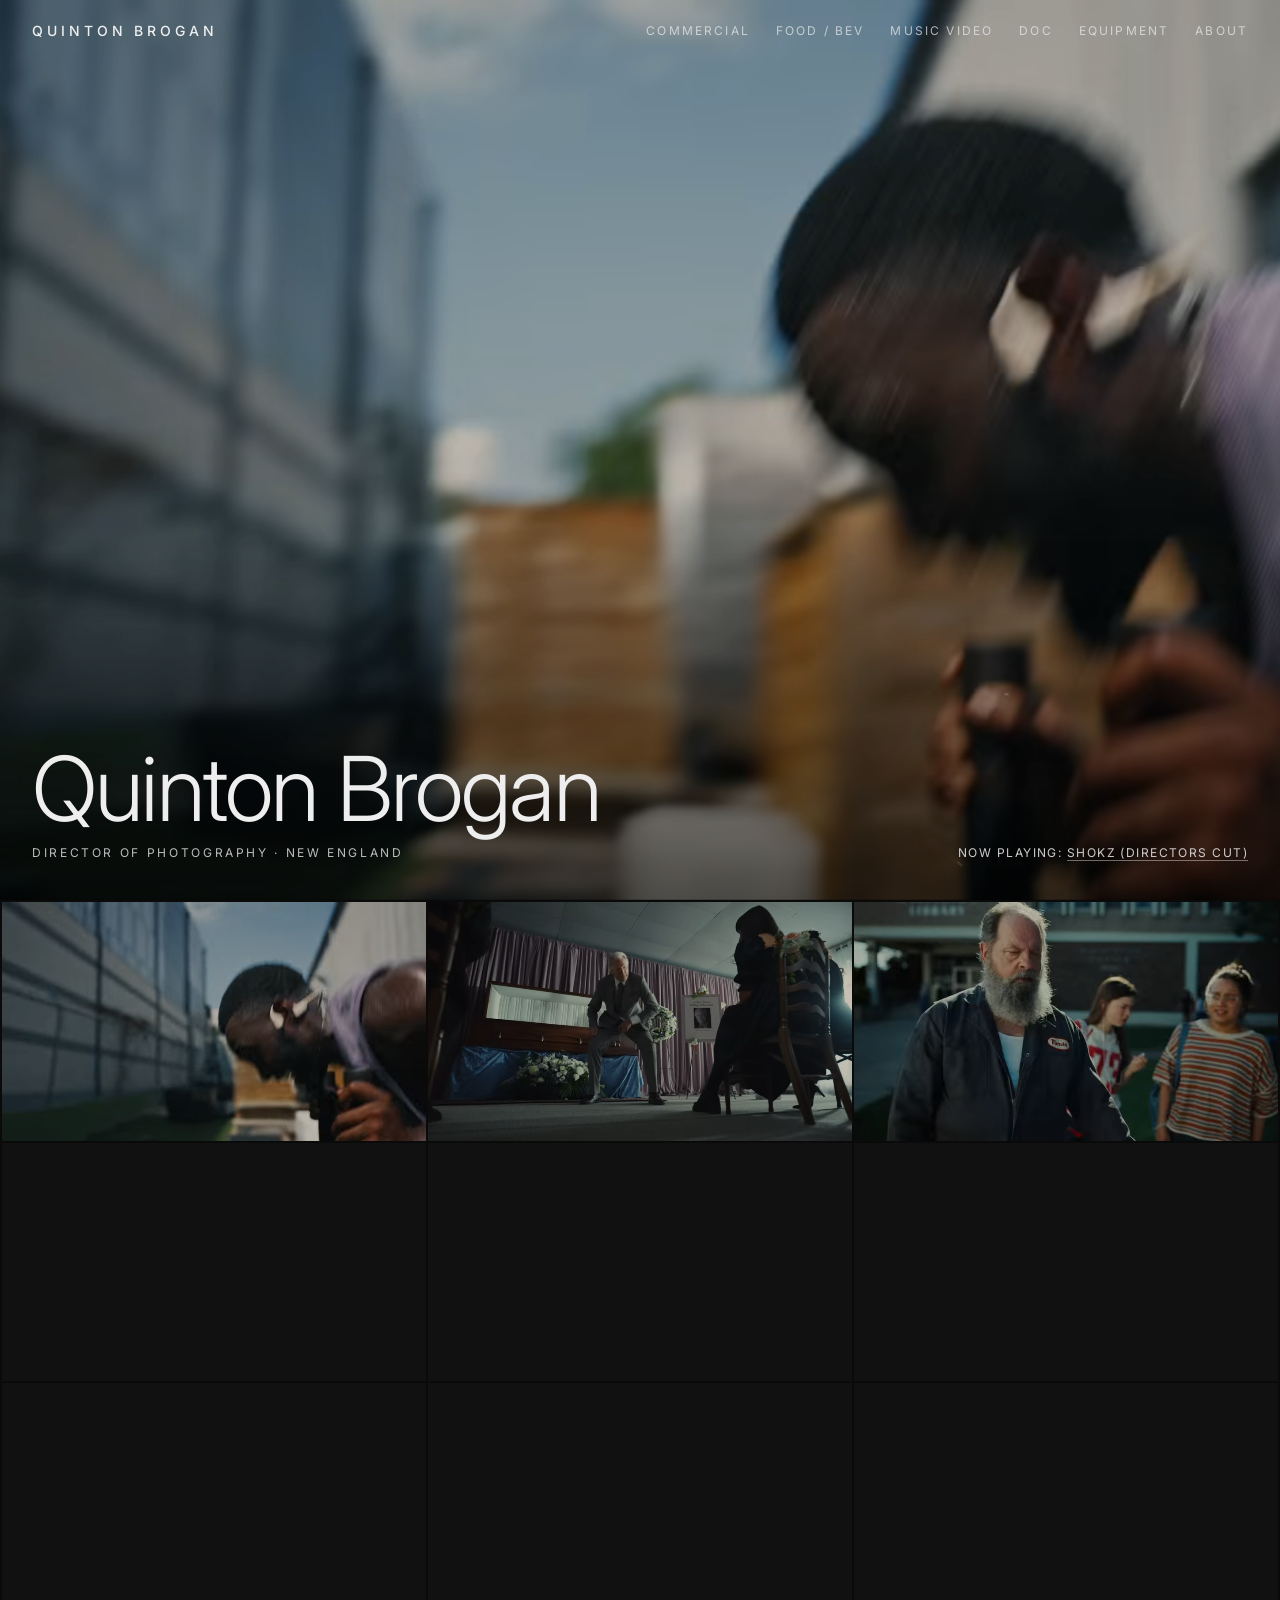
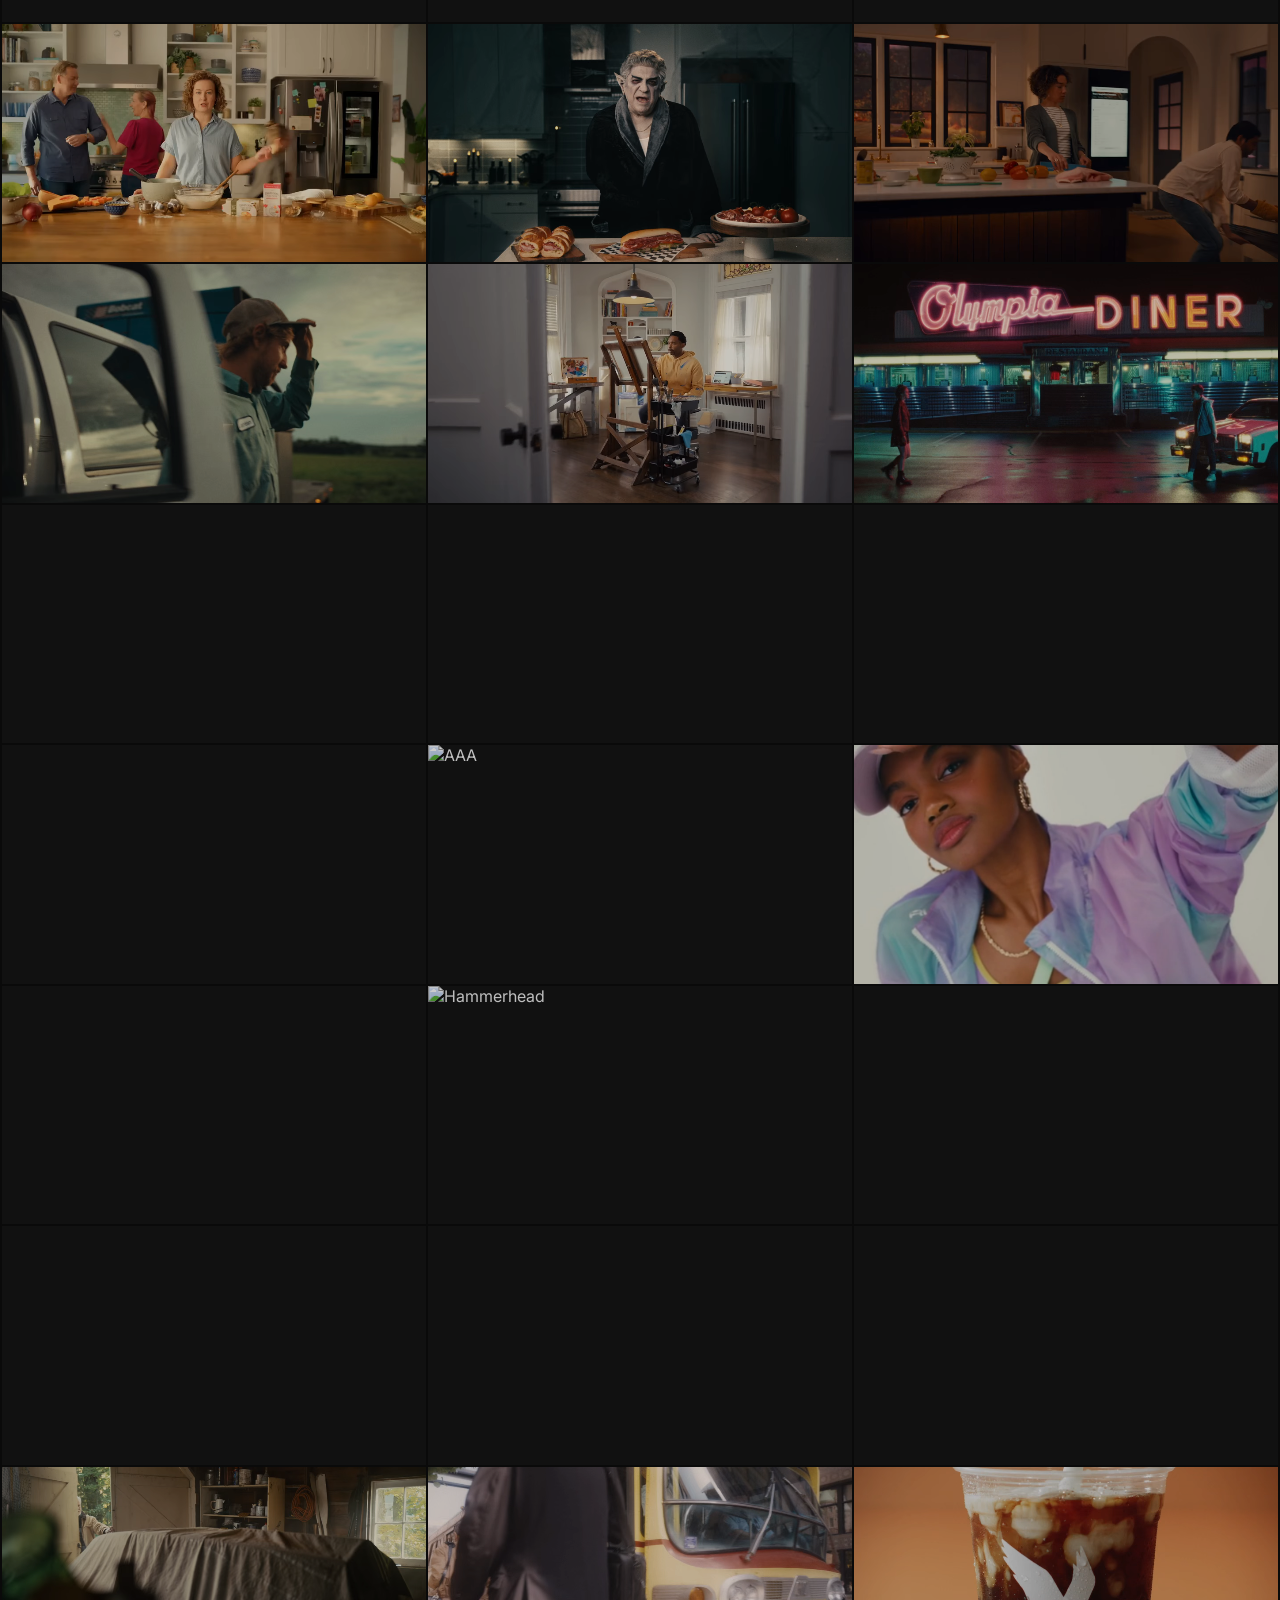
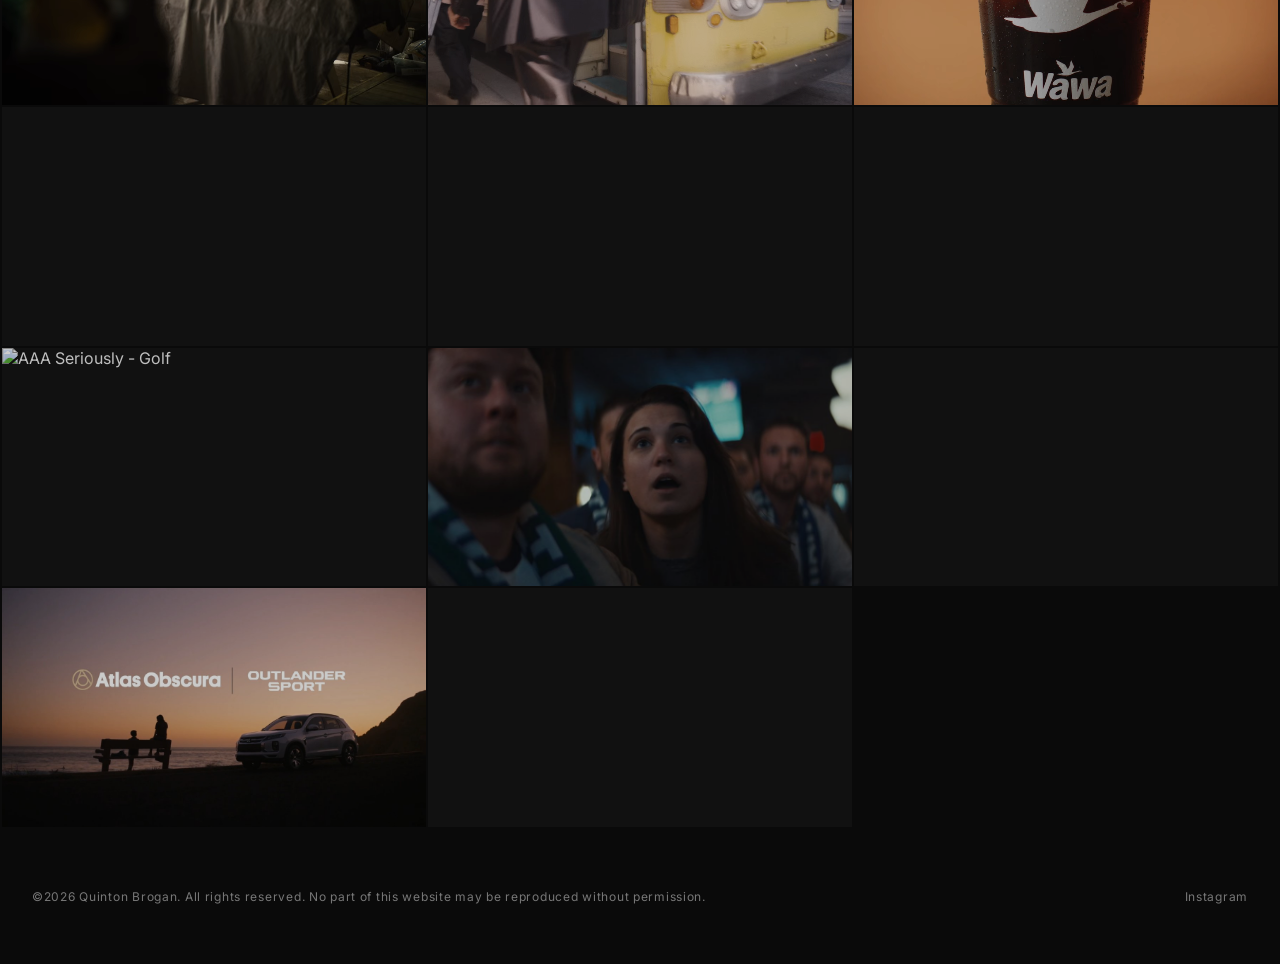
==== commit 98f0ee6d: "Phone menu + mobile spacing; bio without dashes; repeated clients show spot name; Best Buy - iPhone " ====
--- a/index.html
+++ b/index.html
@@ -3,7 +3,7 @@
 <head>
   <meta charset="UTF-8">
   <meta name="viewport" content="width=device-width, initial-scale=1.0">
-  <meta name="description" content="Quinton Brogan — Director of Photography. Commercial, food & beverage, documentary, and music video cinematography. Based in New England.">
+  <meta name="description" content="Quinton Brogan, Director of Photography. Commercial, food & beverage, documentary, and music video cinematography. Based in New England.">
   <title>Quinton Brogan</title>
   <link rel="stylesheet" href="/site.css">
 </head>
--- a/site.css
+++ b/site.css
@@ -76,7 +76,7 @@
 /* ---------- About ---------- */
 .about { display: grid; grid-template-columns: minmax(280px, 42%) 1fr; min-height: 100vh; }
 .about .photo { position: sticky; top: 0; height: 100vh; overflow: hidden; }
-.about .photo img { width: 100%; height: 100%; object-fit: cover; object-position: 50% 25%; }
+.about .photo img { width: 100%; height: 100%; object-fit: cover; object-position: 50% 35%; transform: scale(1.12) translateX(-5%); }
 .about .photo::after { content: ""; position: absolute; inset: 0; background: linear-gradient(to right, rgba(10,10,10,0) 60%, #0a0a0a); }
 .about .text { padding: 150px 64px 80px 48px; max-width: 820px; }
 .about .big { margin-bottom: 44px; }
@@ -114,23 +114,46 @@
 .cta p { font-size: 20px; font-weight: 300; color: #ddd; }
 .cta a { border: 1px solid #fff; border-radius: 999px; padding: 12px 22px; font-size: 13px; letter-spacing: .12em; text-transform: uppercase; white-space: nowrap; }
 
+/* Repeated client in a list: spot name shown inline, lighter */
+.credits .c em { font-style: normal; font-weight: 500; opacity: .55; }
+
+/* Menu button (phones only) */
+.menu-btn { display: none; position: relative; z-index: 12; width: 34px; height: 34px; background: none; border: 0; cursor: pointer; }
+.menu-btn span { position: absolute; left: 6px; right: 6px; height: 1.5px; background: #fff; transition: transform .25s, top .25s; }
+.menu-btn span:first-child { top: 12px; }
+.menu-btn span:last-child { top: 21px; }
+.menu-open .menu-btn span:first-child { top: 16px; transform: rotate(45deg); }
+.menu-open .menu-btn span:last-child { top: 16px; transform: rotate(-45deg); }
+
 /* ---------- Phones ---------- */
 @media (max-width: 860px) {
-  .hdr { padding: 14px 16px; flex-direction: column; align-items: flex-start; gap: 10px; }
-  .nav { gap: 18px; font-size: 11px; letter-spacing: .12em; overflow-x: auto; max-width: 100%; padding-bottom: 4px; scrollbar-width: none; }
-  .nav::-webkit-scrollbar { display: none; }
+  .hdr { padding: 14px 16px; }
+  .logo { position: relative; z-index: 12; font-size: 13px; letter-spacing: .22em; }
+  .menu-btn { display: block; }
+  .nav { display: none; }
+  .menu-open .nav { display: flex; position: fixed; inset: 0; z-index: 11; flex-direction: column; justify-content: center; gap: 14px; padding: 0 24px; background: rgba(10,10,10,.97); font-family: 'Space Grotesk', sans-serif; font-size: 36px; font-weight: 700; letter-spacing: -.01em; }
+  .menu-open .nav a { opacity: 1; border: 0; padding: 0; }
+  .menu-open .nav a.on { color: #888; }
+  .menu-open { overflow: hidden; }
+  .menu-open .hdr { backdrop-filter: none; -webkit-backdrop-filter: none; background: transparent; }
   .ftr { padding: 40px 16px; flex-direction: column; }
   .hero .cap { left: 16px; bottom: 28px; }
   .hero .now { display: none; }
   .grid, .more .grid { grid-template-columns: 1fr; }
   .tile .t { opacity: 1; transform: none; }
   .intro, .credits { padding-left: 16px; padding-right: 16px; }
-  .intro { padding-top: 140px; flex-direction: column; align-items: flex-start; }
+  .intro { padding-top: 100px; flex-direction: column; align-items: flex-start; gap: 10px; }
   .credits li a { grid-template-columns: 1fr; gap: 6px; }
   .credits .s { text-align: left; }
   .credits .thumb { display: block; aspect-ratio: 16/9; width: 100%; margin-top: 8px; background: #111; }
   .credits .thumb video, .credits .thumb img { width: 100%; height: 100%; object-fit: cover; }
-  .detail { padding: 120px 0 10px; }
+  .detail { padding: 62px 0 10px; }
+  .dmeta { margin-top: 20px; }
+  .hero h1 { font-size: 44px; }
+  .credits li a { padding: 18px 0; }
+  .credits li a:hover { padding-left: 0; }
+  .credits:hover li a { color: inherit; }
+  .band { height: 44vh; min-height: 300px; }
   .dmeta { padding: 0 16px; flex-direction: column; align-items: flex-start; }
   .more { padding: 50px 16px 10px; }
   .about { grid-template-columns: 1fr; }
@@ -145,3 +168,5 @@
   .pkg ul { grid-template-columns: 1fr; }
   .cta { padding: 40px 16px; flex-direction: column; align-items: flex-start; }
 }
+.about .aside a { color: #ccc; border-bottom: 1px solid rgba(255,255,255,.35); } .about .aside a:hover { color: #fff; }
+.about .signoff { margin-top: 40px; font-size: clamp(20px, 2vw, 26px); font-weight: 300; color: #fff; }
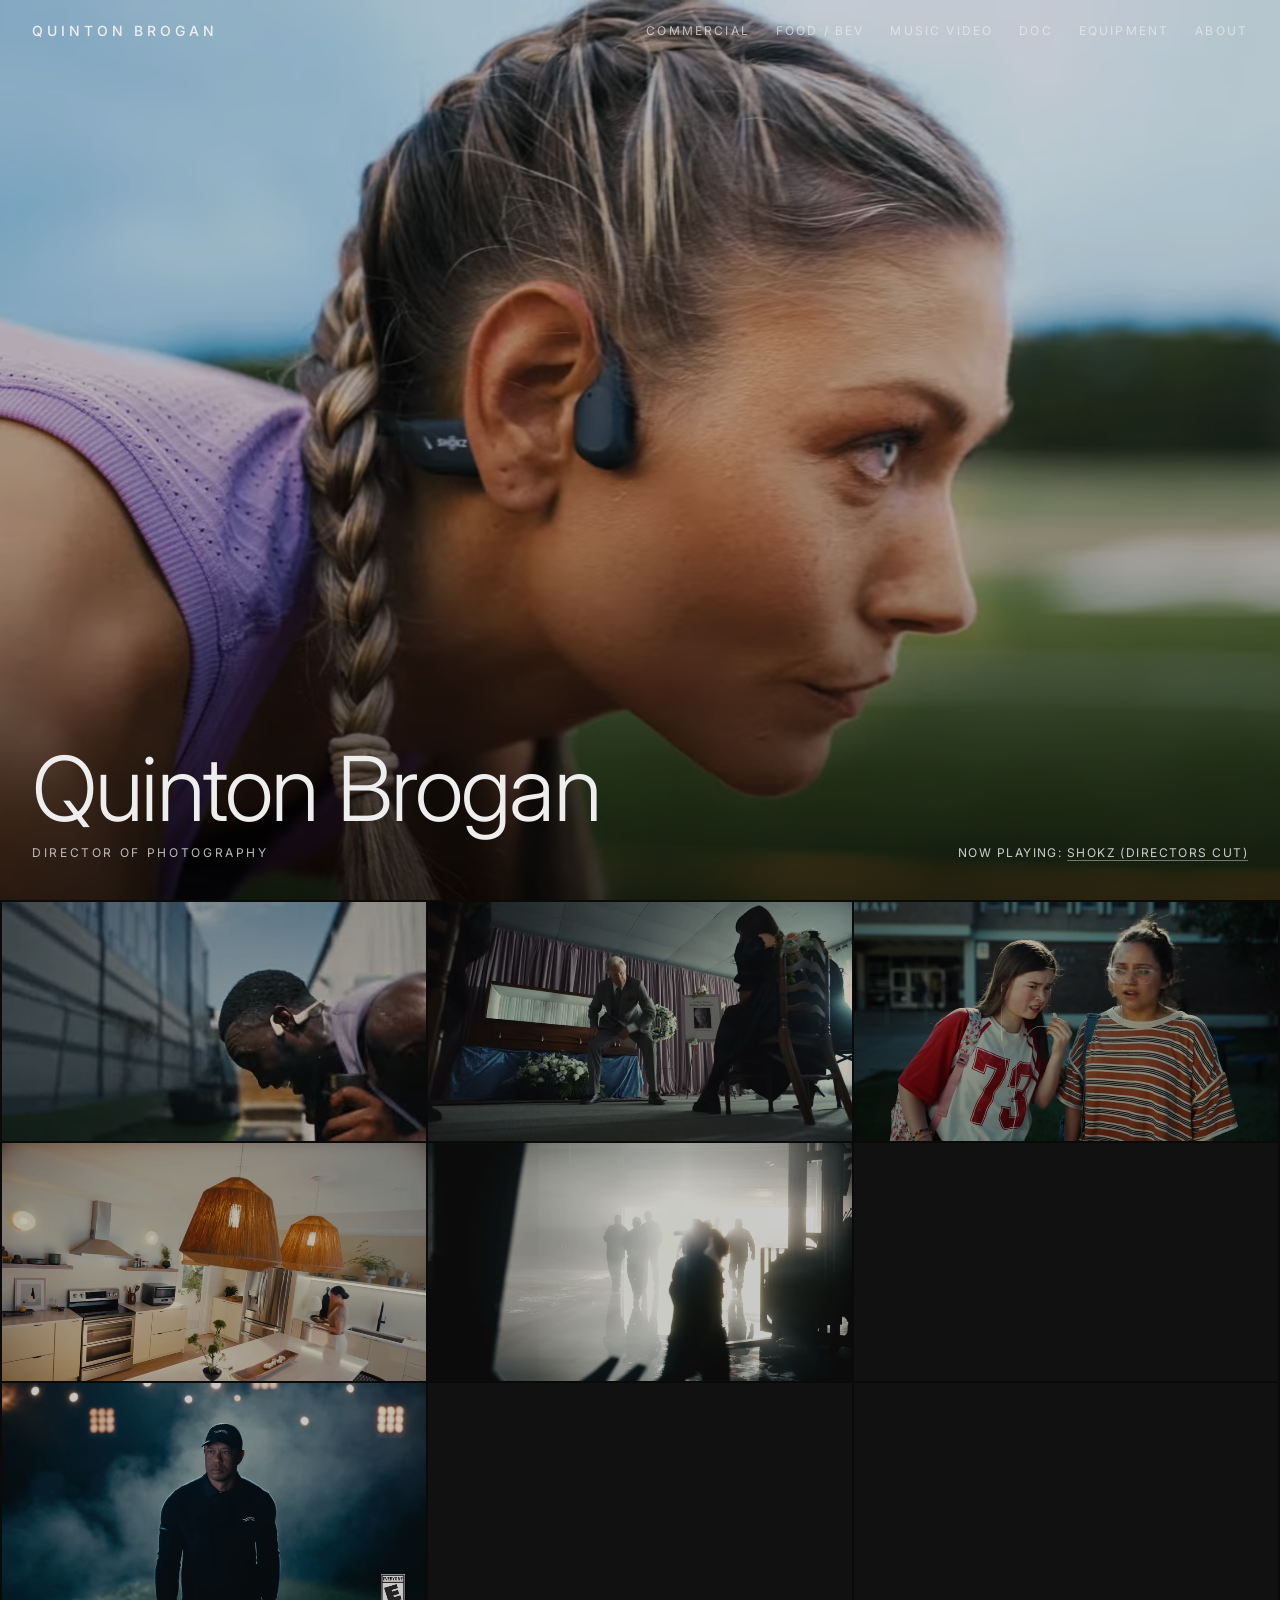
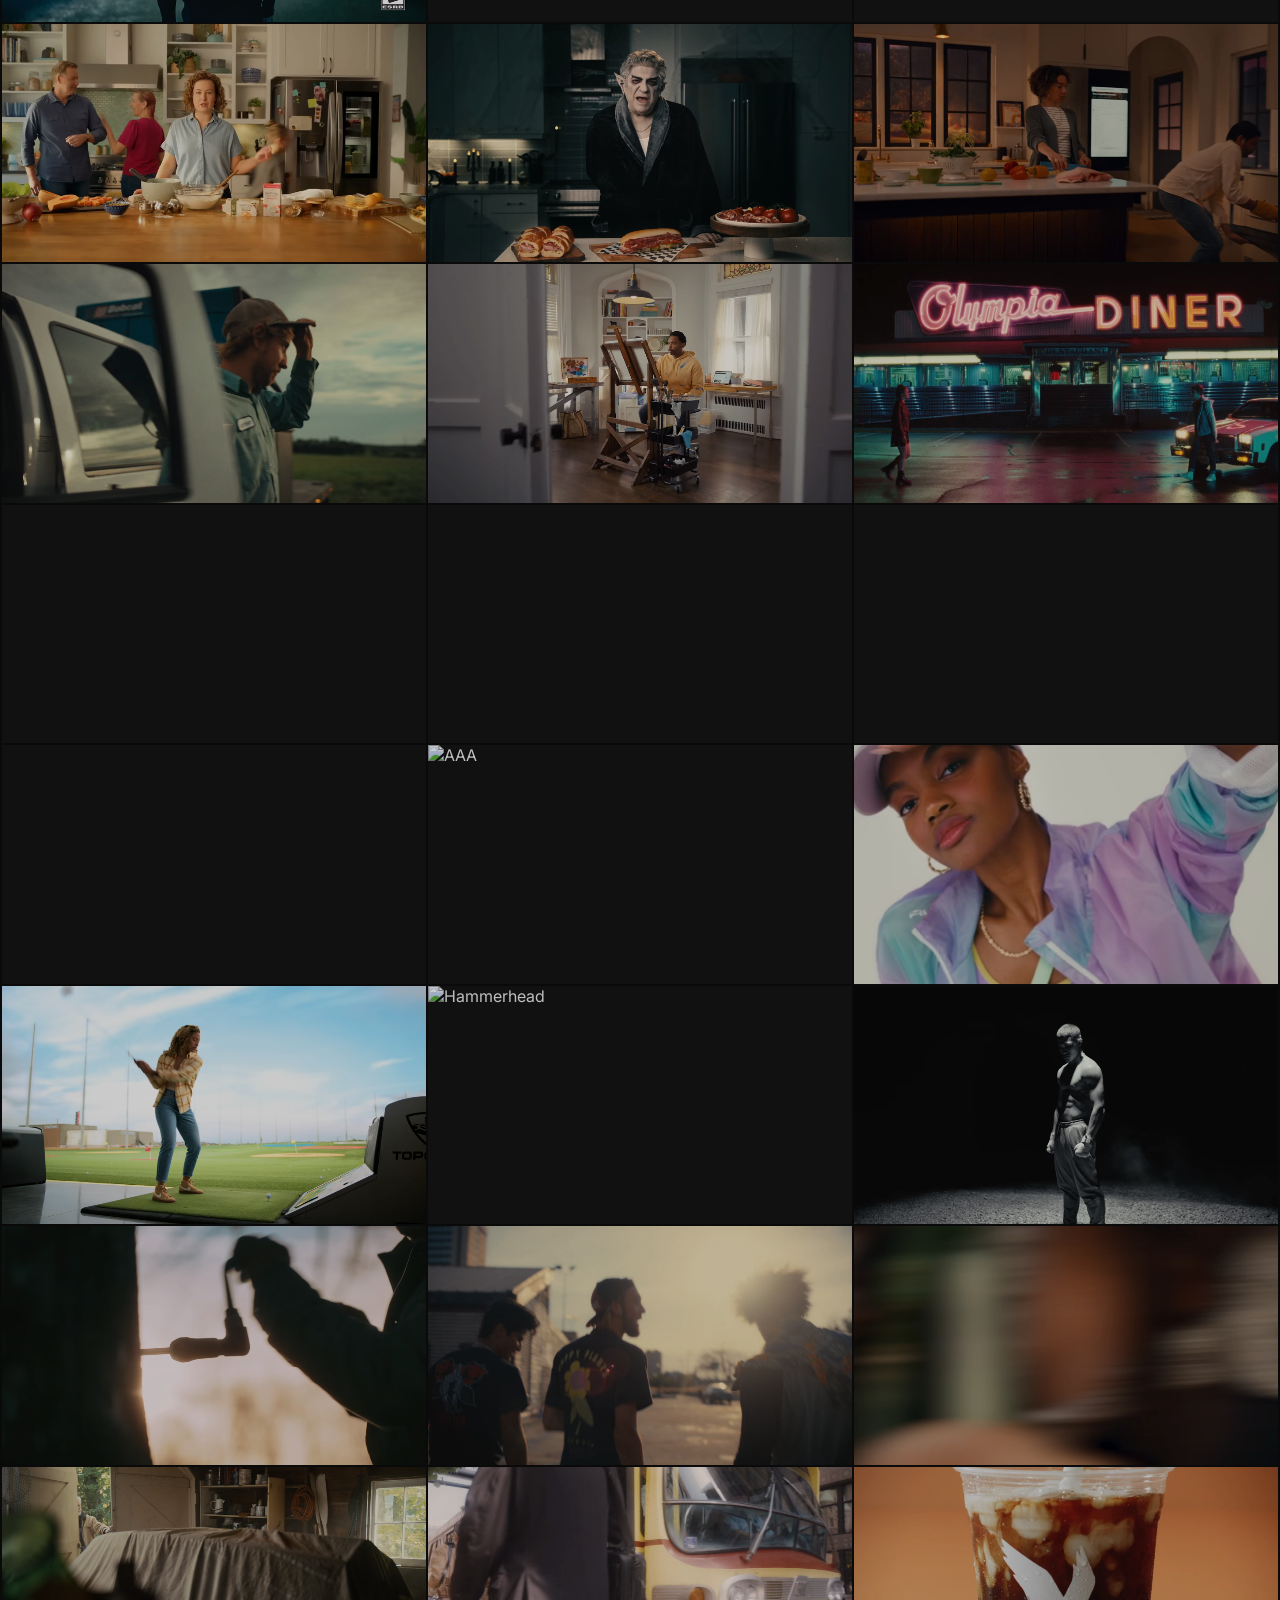
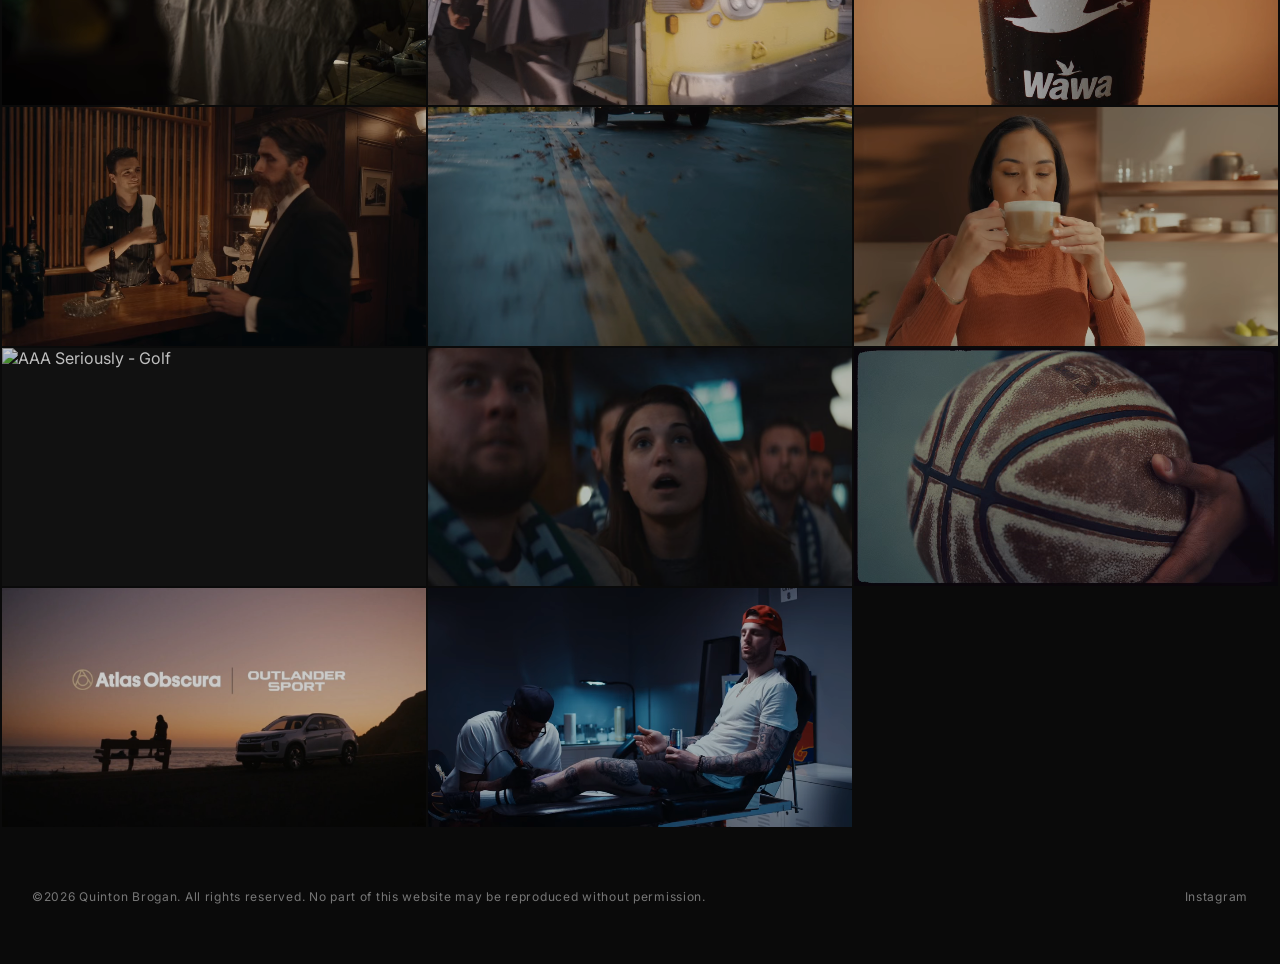
==== commit 75762b35: "Remove New England mentions Co-Authored-By: Claude Opus 5.5 <noreply@anthropic.com>" ====
--- a/index.html
+++ b/index.html
@@ -3,13 +3,13 @@
 <head>
   <meta charset="UTF-8">
   <meta name="viewport" content="width=device-width, initial-scale=1.0">
-  <meta name="description" content="Quinton Brogan, Director of Photography. Commercial, food & beverage, documentary, and music video cinematography. Based in New England.">
+  <meta name="description" content="Quinton Brogan, Director of Photography. Commercial, food & beverage, documentary, and music video cinematography.">
   <title>Quinton Brogan</title>
   <link rel="stylesheet" href="/site.css">
 </head>
 <body>
   <header class="hdr"><a class="logo" href="/">Quinton Brogan</a><nav class="nav"><a href="/commercial">Commercial</a><a href="/food-bev">Food / Bev</a><a href="/music-video">Music Video</a><a href="/docu">Doc</a><a href="/equipment">Equipment</a><a href="/about">About</a></nav></header>
-  <section class="hero" id="hero"><div class="cap"><h1>Quinton Brogan</h1><p>Director of Photography · New England</p></div><div class="now" id="now"></div></section>
+  <section class="hero" id="hero"><div class="cap"><h1>Quinton Brogan</h1><p>Director of Photography</p></div><div class="now" id="now"></div></section>
   <section class="grid" id="grid"></section>
   <footer class="ftr"><span>&copy;2026 Quinton Brogan. All rights reserved. No part of this website may be reproduced without permission.</span><a href="https://www.instagram.com/quintonbrogan/" target="_blank" rel="noopener">Instagram</a></footer>
   <script src="/data.js"></script>
--- a/site.css
+++ b/site.css
@@ -76,7 +76,7 @@
 /* ---------- About ---------- */
 .about { display: grid; grid-template-columns: minmax(280px, 42%) 1fr; min-height: 100vh; }
 .about .photo { position: sticky; top: 0; height: 100vh; overflow: hidden; }
-.about .photo img { width: 100%; height: 100%; object-fit: cover; object-position: 50% 35%; transform: scale(1.12) translateX(-5%); }
+.about .photo img { width: 100%; height: 100%; object-fit: cover; object-position: 50% 30%; }
 .about .photo::after { content: ""; position: absolute; inset: 0; background: linear-gradient(to right, rgba(10,10,10,0) 60%, #0a0a0a); }
 .about .text { padding: 150px 64px 80px 48px; max-width: 820px; }
 .about .big { margin-bottom: 44px; }
